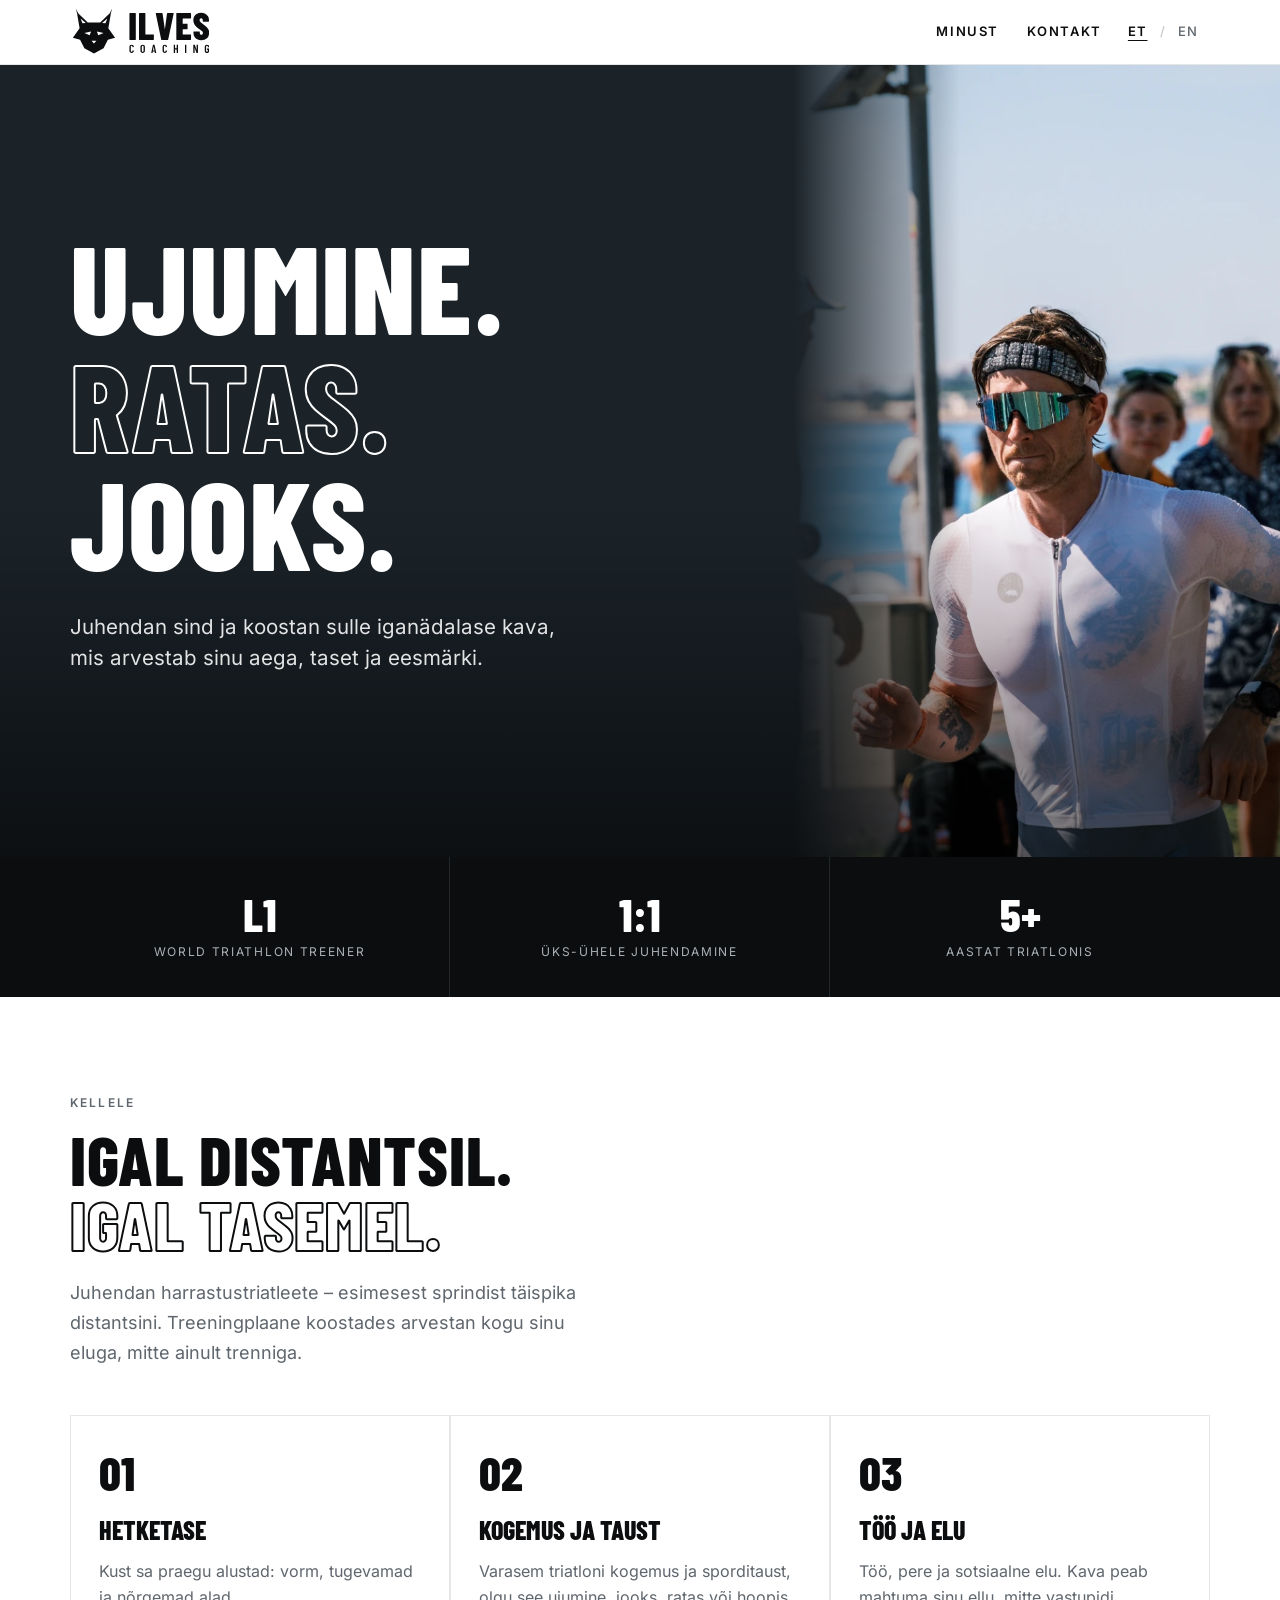
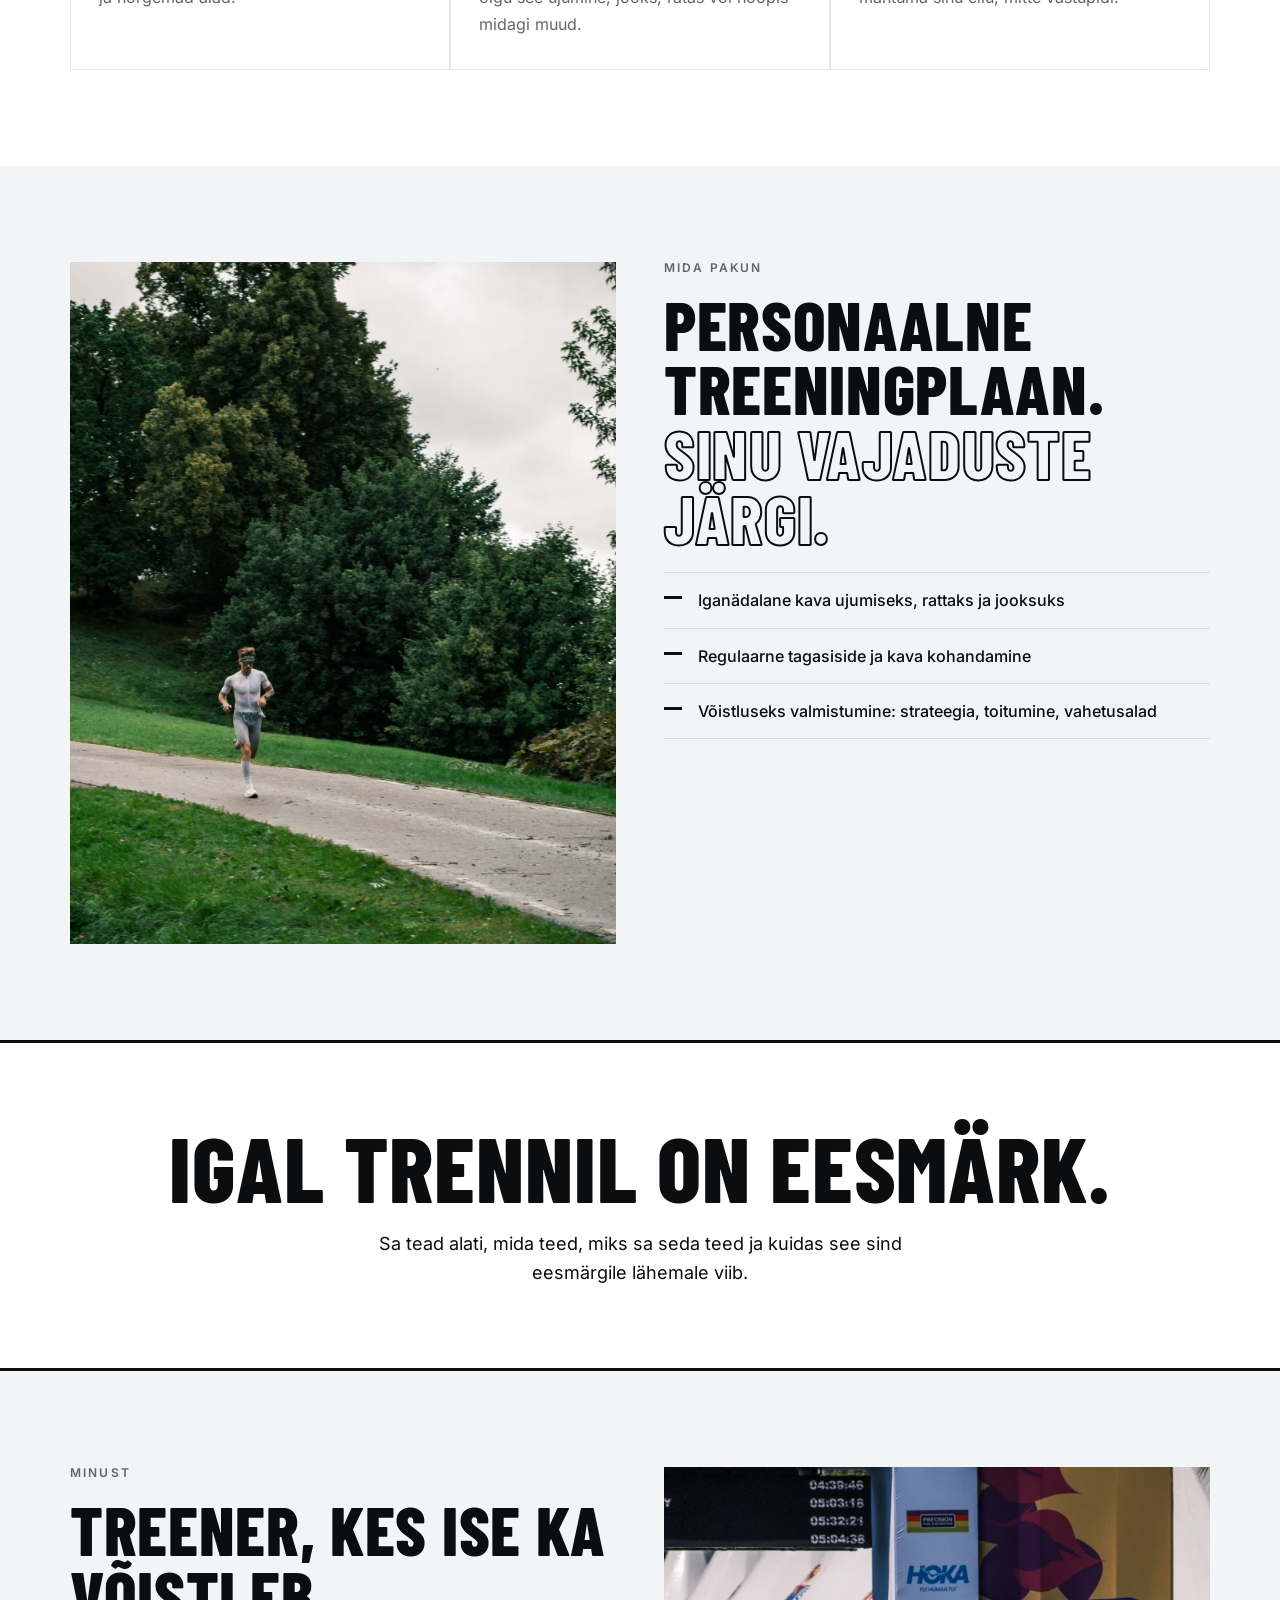
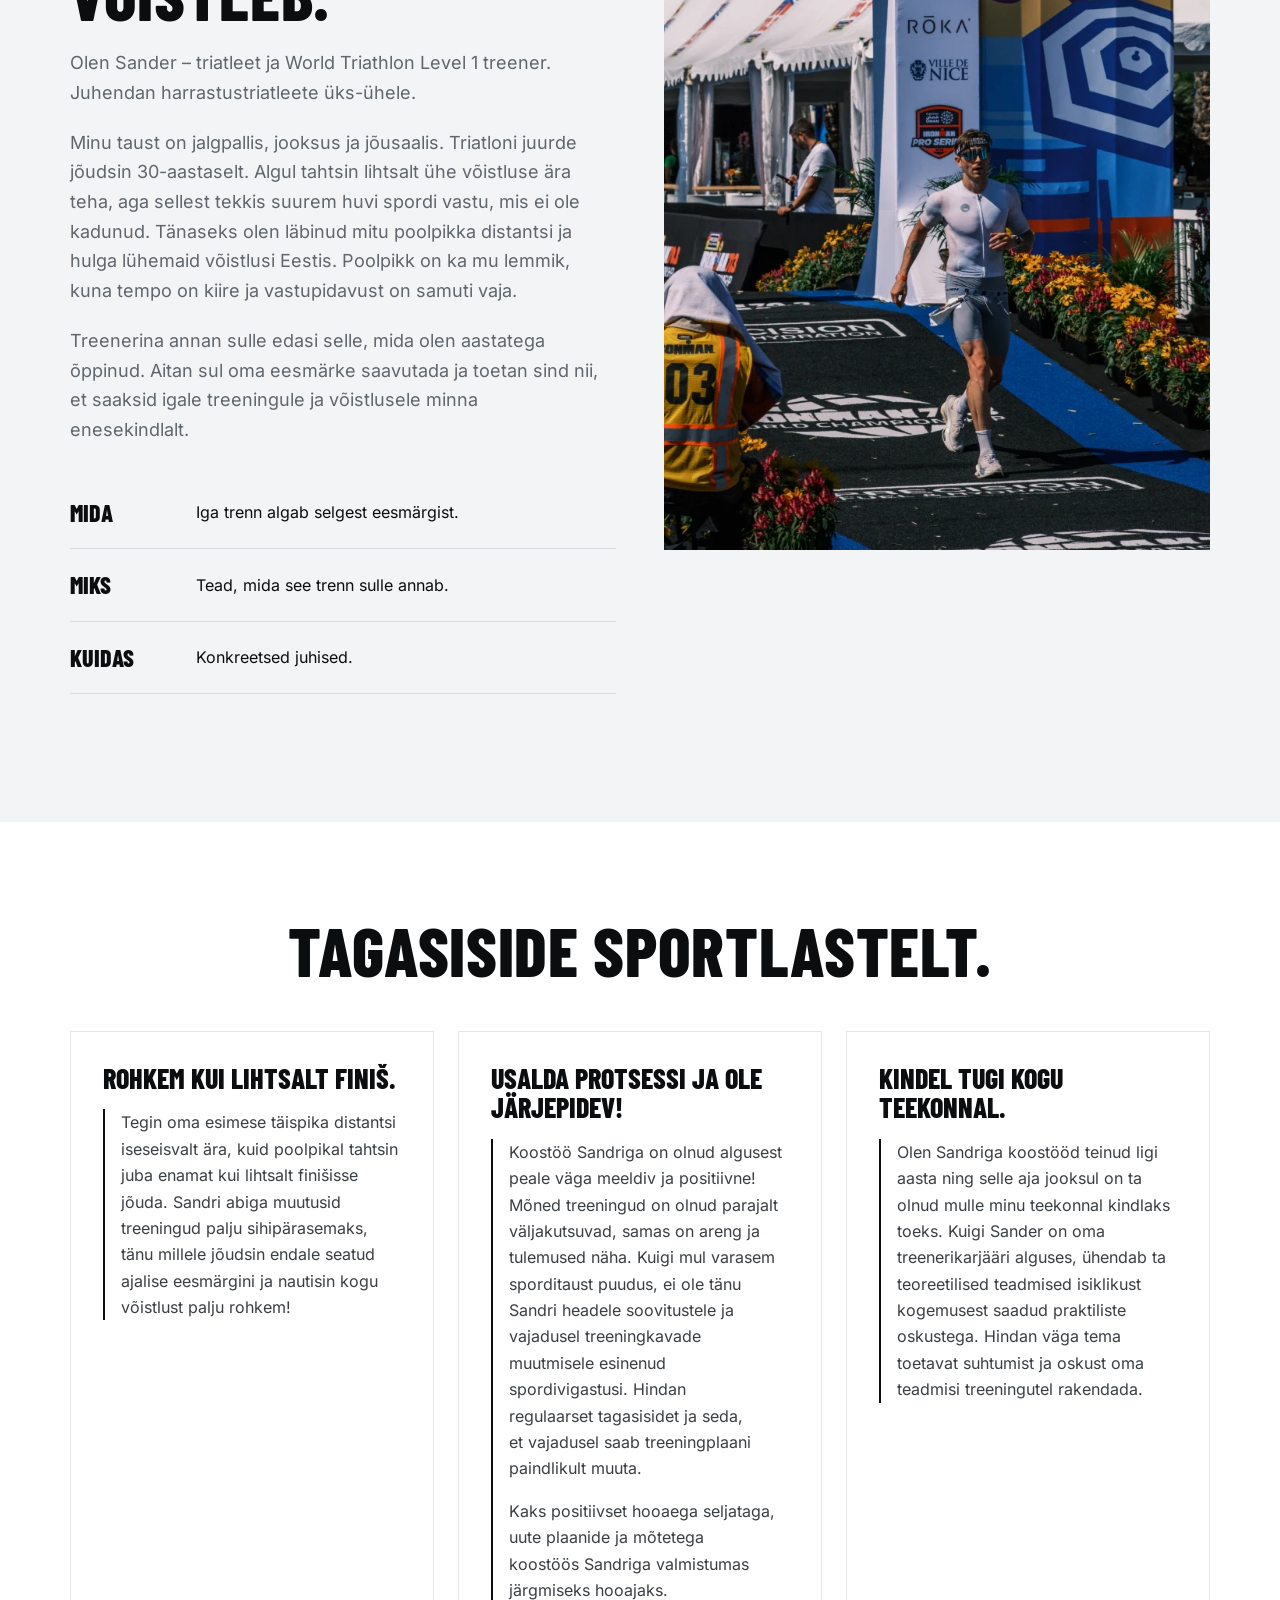
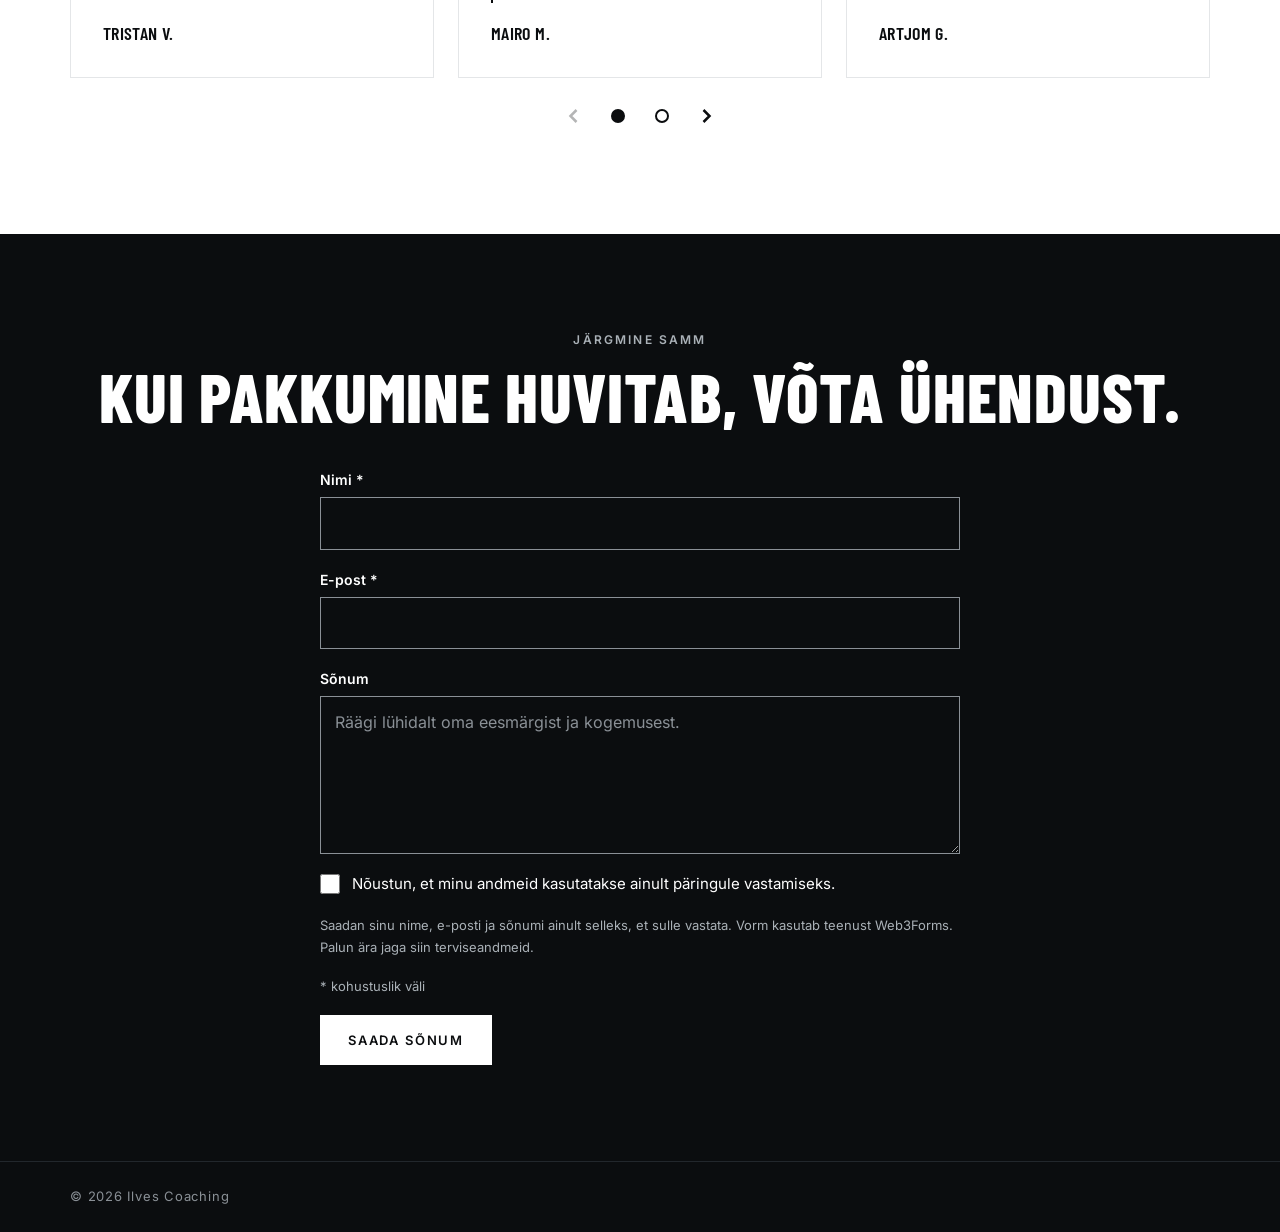
==== index.html @ f23a9dfe "Remove email from footer on both pages Co-Authored-By: Claude Opus 5.5 <noreply@anthropic.com>" ====
<!doctype html>
<html lang="et">
<head>
<meta charset="utf-8">
<meta name="viewport" content="width=device-width, initial-scale=1">
<title>Triatloni treener | Ilves Coaching</title>
<meta name="description" content="Individuaalne triatloni treening harrastussportlastele – esimesest sprindist täispika distantsini. Iganädalane kava sinu aja, taseme ja eesmärgi järgi.">
<link rel="canonical" href="https://ilvescoaching.ee/">
<link rel="alternate" hreflang="et" href="https://ilvescoaching.ee/">
<link rel="alternate" hreflang="en" href="https://ilvescoaching.ee/en/">
<link rel="alternate" hreflang="x-default" href="https://ilvescoaching.ee/">

<meta property="og:type" content="website">
<meta property="og:site_name" content="Ilves Coaching">
<meta property="og:locale" content="et_EE">
<meta property="og:locale:alternate" content="en_GB">
<meta property="og:url" content="https://ilvescoaching.ee/">
<meta property="og:title" content="Triatloni treener | Ilves Coaching">
<meta property="og:description" content="Individuaalne triatloni treening harrastussportlastele – esimesest sprindist täispika distantsini. Iganädalane kava sinu aja, taseme ja eesmärgi järgi.">
<meta property="og:image" content="https://ilvescoaching.ee/assets/img/social/og-image-et.png?v=2">
<meta property="og:image:width" content="1200">
<meta property="og:image:height" content="630">
<meta property="og:image:alt" content="Ilves Coaching – individuaalne triatloni treening">
<meta name="twitter:card" content="summary_large_image">
<meta name="twitter:title" content="Triatloni treener | Ilves Coaching">
<meta name="twitter:description" content="Individuaalne triatloni treening harrastussportlastele – esimesest sprindist täispika distantsini. Iganädalane kava sinu aja, taseme ja eesmärgi järgi.">
<meta name="twitter:image" content="https://ilvescoaching.ee/assets/img/social/og-image-et.png?v=2">
<meta name="twitter:image:alt" content="Ilves Coaching – individuaalne triatloni treening">

<meta name="theme-color" content="#0b0d0f">
<link rel="icon" href="assets/img/favicon/favicon.ico" sizes="any">
<link rel="icon" href="assets/img/favicon/favicon.svg" type="image/svg+xml">
<link rel="apple-touch-icon" href="assets/img/favicon/apple-touch-icon.png">
<link rel="preload" href="assets/fonts/barlow-condensed-latin-800-normal.woff2" as="font" type="font/woff2" crossorigin>
<link rel="preload" href="assets/fonts/inter-latin-400-normal.woff2" as="font" type="font/woff2" crossorigin>
<link rel="stylesheet" href="assets/css/style.css?v=16">
<script src="assets/js/main.js?v=16" defer></script>
</head>
<body id="top">
<a class="skip" href="#sisu">Liigu sisu juurde</a>

<header class="site-header">
  <div class="wrap nav">
    <a class="logo" href="#top"><img src="assets/img/logo/ilves-logo-black.svg" alt="Ilves Coaching avaleht" width="174" height="60"></a>
    <div class="right">
      <nav class="links" aria-label="Peamenüü">
        <a href="#minust">Minust</a><a href="#kontakt">Kontakt</a>
      </nav>
      <div class="lang">
        <a href="index.html" hreflang="et" lang="et" aria-label="Eesti keeles" aria-current="true">ET</a><span class="sep" aria-hidden="true">/</span><a href="en/index.html" hreflang="en" lang="en" aria-label="In English">EN</a>
      </div>
    </div>
  </div>
</header>

<main id="sisu">
  <section class="hero" aria-labelledby="hero-title">
    <img class="hero-img" src="assets/img/jooks-1-1600.webp" srcset="assets/img/jooks-1-800.webp 800w, assets/img/jooks-1-1600.webp 1600w" sizes="(min-width:900px) 38vw, 100vw" width="1600" height="2400" alt="Triatleet jooksmas triatlonivõistlusel" fetchpriority="high">
    <div class="wrap">
      <h1 class="display" id="hero-title"><span>Ujumine.</span> <em>Ratas.</em> <span>Jooks.</span></h1>
      <p class="hero-sub">Juhendan sind ja koostan sulle iganädalase kava,<br class="br-desktop"> mis arvestab sinu aega, taset ja eesmärki.</p>
    </div>
  </section>

  <div class="stats">
    <div class="wrap">
      <div class="stat"><b>L1</b><span>World Triathlon treener</span></div>
      <div class="stat"><b>1:1</b><span>Üks-ühele juhendamine</span></div>
      <div class="stat"><b>5+</b><span>Aastat triatlonis</span></div>
    </div>
  </div>

  <section id="treening" aria-labelledby="kellele-title">
    <div class="wrap">
      <p class="kicker">Kellele</p>
      <h2 class="display" id="kellele-title">Igal distantsil.<br><em>Igal tasemel.</em></h2>
      <p class="lead">Juhendan harrastustriatleete – esimesest sprindist täispika distantsini. Treeningplaane koostades arvestan kogu sinu eluga, mitte ainult trenniga.</p>
      <div class="who">
        <div><span class="n" aria-hidden="true">01</span><h3>Hetketase</h3><p>Kust sa praegu alustad: vorm, tugevamad ja nõrgemad alad.</p></div>
        <div><span class="n" aria-hidden="true">02</span><h3>Kogemus ja taust</h3><p>Varasem triatloni kogemus ja sporditaust, olgu see ujumine, jooks, ratas või hoopis midagi muud.</p></div>
        <div><span class="n" aria-hidden="true">03</span><h3>Töö ja elu</h3><p>Töö, pere ja sotsiaalne elu. Kava peab mahtuma sinu ellu, mitte vastupidi.</p></div>
      </div>
    </div>
  </section>

  <section class="alt" aria-labelledby="sees-title">
    <div class="wrap split">
      <div class="media"><img src="assets/img/jooks-2-1200.webp" srcset="assets/img/jooks-2-700.webp 700w, assets/img/jooks-2-1200.webp 1200w" sizes="(min-width:1180px) 566px, (min-width:900px) 48vw, 100vw" width="1200" height="1800" alt="Triatleet jooksmas pargis" loading="lazy" decoding="async" style="object-position:50% 70%"></div>
      <div>
        <p class="kicker">Mida pakun</p>
        <h2 class="display" id="sees-title">Personaalne treeningplaan.<br><em>Sinu vajaduste järgi.</em></h2>
        <ul class="list">
          <li>Iganädalane kava ujumiseks, rattaks ja jooksuks</li>
          <li>Regulaarne tagasiside ja kava kohandamine</li>
          <!-- CHECK TERM: "vahetusalad" – transition area vs. transitions as a skill ("vahetused") -->
          <li>Võistluseks valmistumine: strateegia, toitumine, vahetusalad</li>
        </ul>
      </div>
    </div>
  </section>

  <div class="statement">
    <div class="wrap">
      <p class="display">Igal trennil on eesmärk.</p>
      <p>Sa tead alati, mida teed, miks sa seda teed ja kuidas see sind eesmärgile lähemale viib.</p>
    </div>
  </div>

  <section id="minust" class="alt" aria-labelledby="minust-title">
    <div class="wrap split rev">
      <div class="media"><img src="assets/img/finish-1200.webp" srcset="assets/img/finish-700.webp 700w, assets/img/finish-1200.webp 1200w" sizes="(min-width:1180px) 566px, (min-width:900px) 48vw, 100vw" width="1200" height="1800" alt="Triatleet võistluse lõpusirgel" loading="lazy" decoding="async" style="object-position:50% 60%"></div>
      <div>
        <p class="kicker">Minust</p>
        <h2 class="display" id="minust-title">Treener, kes ise ka võistleb.</h2>
        <p class="lead tight">Olen Sander – triatleet ja World Triathlon Level 1 treener. Juhendan harrastustriatleete üks-ühele.</p>
        <p class="lead tight">Minu taust on jalgpallis, jooksus ja jõusaalis. Triatloni juurde jõudsin 30-aastaselt. Algul tahtsin lihtsalt ühe võistluse ära teha, aga sellest tekkis suurem huvi spordi vastu, mis ei ole kadunud. Tänaseks olen läbinud mitu poolpikka distantsi ja hulga lühemaid võistlusi Eestis. Poolpikk on ka mu lemmik, kuna tempo on kiire ja vastupidavust on samuti vaja.</p>
        <p class="lead tight">Treenerina annan sulle edasi selle, mida olen aastatega õppinud. Aitan sul oma eesmärke saavutada ja toetan sind nii, et saaksid igale treeningule ja võistlusele minna enesekindlalt.</p>
        <dl class="wwh">
          <div><dt>Mida</dt><dd>Iga trenn algab selgest eesmärgist.</dd></div>
          <div><dt>Miks</dt><dd>Tead, mida see trenn sulle annab.</dd></div>
          <div><dt>Kuidas</dt><dd>Konkreetsed juhised.</dd></div>
        </dl>
      </div>
    </div>
  </section>

  <section class="testimonials" aria-labelledby="tagasiside-title">
    <div class="wrap">
      <h2 class="display" id="tagasiside-title">Tagasiside sportlastelt.</h2>
      <!-- Add a testimonial: copy one <figure class="t-card"> block. Layout is picked automatically in main.js. -->
      <div class="t-cards">
        <figure class="t-card">
          <p class="t-card__headline">Rohkem kui lihtsalt finiš.</p>
          <blockquote class="t-card__text">
            <p>Tegin oma esimese täispika distantsi iseseisvalt ära, kuid poolpikal tahtsin juba enamat kui lihtsalt finišisse jõuda. Sandri abiga muutusid treeningud palju sihipärasemaks, tänu millele jõudsin endale seatud ajalise eesmärgini ja nautisin kogu võistlust palju rohkem!</p>
          </blockquote>
          <figcaption class="t-card__name">Tristan V.</figcaption>
        </figure>
        <figure class="t-card">
          <p class="t-card__headline">Usalda protsessi ja ole järjepidev!</p>
          <blockquote class="t-card__text">
            <p>Koostöö Sandriga on olnud algusest peale väga meeldiv ja positiivne! Mõned treeningud on olnud parajalt väljakutsuvad, samas on areng ja tulemused näha. Kuigi mul varasem sporditaust puudus, ei ole tänu Sandri headele soovitustele ja vajadusel treeningkavade muutmisele esinenud spordivigastusi. Hindan regulaarset tagasisidet ja seda, et vajadusel saab treeningplaani paindlikult muuta.</p>
            <p>Kaks positiivset hooaega seljataga, uute plaanide ja mõtetega koostöös Sandriga valmistumas järgmiseks hooajaks.</p>
          </blockquote>
          <figcaption class="t-card__name">Mairo M.</figcaption>
        </figure>
        <figure class="t-card">
          <p class="t-card__headline">Kindel tugi kogu teekonnal.</p>
          <blockquote class="t-card__text">
            <p>Olen Sandriga koostööd teinud ligi aasta ning selle aja jooksul on ta olnud mulle minu teekonnal kindlaks toeks. Kuigi Sander on oma treenerikarjääri alguses, ühendab ta teoreetilised teadmised isiklikust kogemusest saadud praktiliste oskustega. Hindan väga tema toetavat suhtumist ja oskust oma teadmisi treeningutel rakendada.</p>
          </blockquote>
          <figcaption class="t-card__name">Artjom G.</figcaption>
        </figure>
        <figure class="t-card">
          <p class="t-card__headline">Läbimõeldud trennid, selged eesmärgid.</p>
          <blockquote class="t-card__text">
            <p>Sander on toetav ja motiveeriv treener, kellega koostöö on väga ladus ning suhtlus pidev ja personaalne. Trennid, kus arenevad tehnika, vastupidavus ja kiirus, on läbimõeldud ning aitavad eesmärke saavutada.</p>
          </blockquote>
          <figcaption class="t-card__name">Anette R.</figcaption>
        </figure>
      </div>
    </div>
  </section>

  <section class="contact" id="kontakt" aria-labelledby="kontakt-title">
    <div class="wrap">
      <p class="kicker">Järgmine samm</p>
      <h2 class="display" id="kontakt-title">Kui pakkumine huvitab, võta ühendust.</h2>
      <div class="contact-form-wrap">
        <form class="contact-form" action="https://api.web3forms.com/submit" method="POST" aria-labelledby="kontakt-title">
          <input type="hidden" name="access_key" value="a5fdf24f-afbf-44c1-ab44-90ffe8cf2173">
          <input type="hidden" name="subject" value="Uus päring – Ilves Coaching">
          <input type="hidden" name="from_name" value="Ilves Coaching koduleht">
          <input type="checkbox" name="botcheck" class="hidden" style="display:none">
          <div class="field">
            <label for="f-name">Nimi <span aria-hidden="true">*</span></label>
            <input id="f-name" type="text" name="name" autocomplete="name" required>
          </div>
          <div class="field">
            <label for="f-email">E-post <span aria-hidden="true">*</span></label>
            <input id="f-email" type="email" name="email" autocomplete="email" required>
          </div>
          <div class="field">
            <label for="f-message">Sõnum</label>
            <textarea id="f-message" name="message" rows="5" placeholder="Räägi lühidalt oma eesmärgist ja kogemusest."></textarea>
          </div>
          <div class="consent">
            <input id="f-consent" type="checkbox" name="consent" value="Jah" required>
            <label for="f-consent">Nõustun, et minu andmeid kasutatakse ainult päringule vastamiseks.</label>
          </div>
          <p class="form-note">Saadan sinu nime, e-posti ja sõnumi ainult selleks, et sulle vastata. Vorm kasutab teenust Web3Forms. Palun ära jaga siin terviseandmeid.</p>
          <p class="form-required">* kohustuslik väli</p>
          <button class="btn" type="submit">Saada sõnum</button>
        </form>
        <p class="form-error" id="form-status" role="status" aria-live="polite" tabindex="-1"></p>
      </div>
    </div>
  </section>
</main>

<footer class="site-footer">
  <div class="wrap">
    <p>© 2026 Ilves Coaching</p>
  </div>
</footer>
</body>
</html>
---- assets/css/style.css ----
/* ==========================================================================
   Ilves Coaching – one-page landing (ET / EN)
   Black & white only. Headings: Barlow Condensed. Body: Inter.
   ========================================================================== */

/* ---------- Fonts (self-hosted, SIL OFL – see /assets/fonts/OFL-*.txt) ---------- */
@font-face{font-family:"Barlow Condensed";font-style:normal;font-weight:600;font-display:swap;
  src:url(../fonts/barlow-condensed-latin-600-normal.woff2) format("woff2");
  unicode-range:U+0000-00FF,U+0131,U+0152-0153,U+02BB-02BC,U+02C6,U+02DA,U+02DC,U+0304,U+0308,U+0329,U+2000-206F,U+20AC,U+2122,U+2191,U+2193,U+2212,U+2215,U+FEFF,U+FFFD}
@font-face{font-family:"Barlow Condensed";font-style:normal;font-weight:600;font-display:swap;
  src:url(../fonts/barlow-condensed-latin-ext-600-normal.woff2) format("woff2");
  unicode-range:U+0100-02BA,U+02BD-02C5,U+02C7-02CC,U+02CE-02D7,U+02DD-02FF,U+0304,U+0308,U+0329,U+1D00-1DBF,U+1E00-1E9F,U+1EF2-1EFF,U+2020,U+20A0-20AB,U+20AD-20C0,U+2113,U+2C60-2C7F,U+A720-A7FF}
@font-face{font-family:"Barlow Condensed";font-style:normal;font-weight:800;font-display:swap;
  src:url(../fonts/barlow-condensed-latin-800-normal.woff2) format("woff2");
  unicode-range:U+0000-00FF,U+0131,U+0152-0153,U+02BB-02BC,U+02C6,U+02DA,U+02DC,U+0304,U+0308,U+0329,U+2000-206F,U+20AC,U+2122,U+2191,U+2193,U+2212,U+2215,U+FEFF,U+FFFD}
@font-face{font-family:"Barlow Condensed";font-style:normal;font-weight:800;font-display:swap;
  src:url(../fonts/barlow-condensed-latin-ext-800-normal.woff2) format("woff2");
  unicode-range:U+0100-02BA,U+02BD-02C5,U+02C7-02CC,U+02CE-02D7,U+02DD-02FF,U+0304,U+0308,U+0329,U+1D00-1DBF,U+1E00-1E9F,U+1EF2-1EFF,U+2020,U+20A0-20AB,U+20AD-20C0,U+2113,U+2C60-2C7F,U+A720-A7FF}
@font-face{font-family:Inter;font-style:normal;font-weight:400;font-display:swap;
  src:url(../fonts/inter-latin-400-normal.woff2) format("woff2");
  unicode-range:U+0000-00FF,U+0131,U+0152-0153,U+02BB-02BC,U+02C6,U+02DA,U+02DC,U+0304,U+0308,U+0329,U+2000-206F,U+20AC,U+2122,U+2191,U+2193,U+2212,U+2215,U+FEFF,U+FFFD}
@font-face{font-family:Inter;font-style:normal;font-weight:400;font-display:swap;
  src:url(../fonts/inter-latin-ext-400-normal.woff2) format("woff2");
  unicode-range:U+0100-02BA,U+02BD-02C5,U+02C7-02CC,U+02CE-02D7,U+02DD-02FF,U+0304,U+0308,U+0329,U+1D00-1DBF,U+1E00-1E9F,U+1EF2-1EFF,U+2020,U+20A0-20AB,U+20AD-20C0,U+2113,U+2C60-2C7F,U+A720-A7FF}
@font-face{font-family:Inter;font-style:normal;font-weight:500;font-display:swap;
  src:url(../fonts/inter-latin-500-normal.woff2) format("woff2");
  unicode-range:U+0000-00FF,U+0131,U+0152-0153,U+02BB-02BC,U+02C6,U+02DA,U+02DC,U+0304,U+0308,U+0329,U+2000-206F,U+20AC,U+2122,U+2191,U+2193,U+2212,U+2215,U+FEFF,U+FFFD}
@font-face{font-family:Inter;font-style:normal;font-weight:500;font-display:swap;
  src:url(../fonts/inter-latin-ext-500-normal.woff2) format("woff2");
  unicode-range:U+0100-02BA,U+02BD-02C5,U+02C7-02CC,U+02CE-02D7,U+02DD-02FF,U+0304,U+0308,U+0329,U+1D00-1DBF,U+1E00-1E9F,U+1EF2-1EFF,U+2020,U+20A0-20AB,U+20AD-20C0,U+2113,U+2C60-2C7F,U+A720-A7FF}
@font-face{font-family:Inter;font-style:normal;font-weight:600;font-display:swap;
  src:url(../fonts/inter-latin-600-normal.woff2) format("woff2");
  unicode-range:U+0000-00FF,U+0131,U+0152-0153,U+02BB-02BC,U+02C6,U+02DA,U+02DC,U+0304,U+0308,U+0329,U+2000-206F,U+20AC,U+2122,U+2191,U+2193,U+2212,U+2215,U+FEFF,U+FFFD}
@font-face{font-family:Inter;font-style:normal;font-weight:600;font-display:swap;
  src:url(../fonts/inter-latin-ext-600-normal.woff2) format("woff2");
  unicode-range:U+0100-02BA,U+02BD-02C5,U+02C7-02CC,U+02CE-02D7,U+02DD-02FF,U+0304,U+0308,U+0329,U+1D00-1DBF,U+1E00-1E9F,U+1EF2-1EFF,U+2020,U+20A0-20AB,U+20AD-20C0,U+2113,U+2C60-2C7F,U+A720-A7FF}

/* ---------- Tokens & base ---------- */
:root{
  --ink:#0b0d0f; --muted:#5f666d; --bg:#fff; --soft:#f3f4f5; --line:#e4e6e8;
  --on-dark:#fff; --on-dark-muted:#aab1b7; --dark-line:#22272c;
  --max:1180px; --header:64px;
  --display:"Barlow Condensed",Impact,"Arial Narrow",sans-serif;
  --body:Inter,system-ui,-apple-system,"Segoe UI",sans-serif;
}
*{box-sizing:border-box}
@media (prefers-reduced-motion:no-preference){html{scroll-behavior:smooth}}
body{margin:0;font:16px/1.65 var(--body);color:var(--ink);background:var(--bg)}
a{color:inherit}
[id]{scroll-margin-top:var(--header)}
.wrap{max-width:var(--max);margin:0 auto;padding:0 20px}
.display{font-family:var(--display);text-transform:uppercase;letter-spacing:.01em;line-height:.95;margin:0}
.kicker{font-size:12px;font-weight:600;letter-spacing:.18em;text-transform:uppercase;color:var(--muted);margin:0 0 14px}

/* Focus: dark ring on light backgrounds, white ring on dark ones */
:focus-visible{outline:3px solid var(--ink);outline-offset:3px}
.hero :focus-visible,.contact :focus-visible,.site-footer :focus-visible{outline-color:var(--on-dark)}

.skip{position:absolute;left:12px;top:-100px;z-index:50;background:var(--ink);color:var(--on-dark);padding:10px 16px;font-weight:600;text-decoration:none}
.skip:focus{top:12px;outline-color:var(--ink)}

/* ---------- Header ---------- */
.site-header{position:sticky;top:0;z-index:20;background:var(--bg);border-bottom:1px solid var(--line)}
.nav{display:flex;align-items:center;justify-content:space-between;height:var(--header);gap:12px}
.logo{display:block;flex-shrink:0}
.logo img{display:block;height:42px;width:auto}
.links{display:none;gap:28px}
.links a{text-decoration:none;font-size:13px;font-weight:600;letter-spacing:.12em;text-transform:uppercase}
.links a:hover{text-decoration:underline;text-underline-offset:6px}
.right{display:flex;align-items:center;gap:12px}
.lang{display:flex;align-items:center;font-size:13px;font-weight:500;letter-spacing:.1em}
.lang a{display:grid;place-items:center;min-width:44px;min-height:44px;color:var(--muted);text-decoration:none}
.lang a:hover{color:var(--ink);text-decoration:underline;text-underline-offset:4px}
.lang [aria-current]{color:var(--ink);font-weight:600;text-decoration:underline;text-underline-offset:4px}
.lang .sep{color:#c4c8cc}
@media (min-width:860px){.links{display:flex}.right{gap:14px}.logo img{height:48px}}

/* ---------- Buttons ---------- */
.btn{display:inline-block;background:var(--ink);color:var(--on-dark);text-decoration:none;font-weight:600;font-size:13px;letter-spacing:.14em;text-transform:uppercase;padding:15px 26px;border:2px solid var(--ink);transition:background-color .15s,color .15s,border-color .15s}
.btn:hover{background:var(--bg);color:var(--ink)}
/* Inverted button on dark sections */
.hero .btn:not(.ghost),.contact .btn{background:var(--on-dark);color:var(--ink);border-color:var(--on-dark)}
.hero .btn:not(.ghost):hover,.contact .btn:hover{background:transparent;color:var(--on-dark)}

/* ---------- Sections ---------- */
section{padding:96px 0}
.alt{background:var(--soft)}
h2.display{font-size:clamp(40px,6vw,68px);font-weight:800;margin-bottom:22px}
h2.display em{font-style:normal;color:transparent;-webkit-text-stroke:2px var(--ink)}
.lead{font-size:18px;color:var(--muted);max-width:48ch;margin:0 0 28px}
.lead.tight{margin-bottom:20px}

/* ---------- Hero (full-bleed photo/video) ---------- */
.hero{position:relative;padding:0;color:var(--on-dark);background:#1b2329}
.hero-img{display:block;width:100%;height:62vh;max-height:560px;object-fit:cover;object-position:50% 20%}
.hero .wrap{position:relative;z-index:2;padding-top:40px;padding-bottom:56px;width:100%}
@media (min-width:900px){
  .hero{min-height:88vh;display:flex;align-items:center}
  .hero-img{position:absolute;top:0;right:0;width:38%;height:100%;max-height:none}
  .hero::before{content:"";position:absolute;inset:0;z-index:1;background:linear-gradient(0deg,rgba(0,0,0,.55) 0%,rgba(0,0,0,0) 45%),linear-gradient(90deg,#1b2329 62%,rgba(27,35,41,0) 75%)}
  .hero .wrap{padding-top:72px;padding-bottom:72px}
}
.hero h1{font-size:clamp(52px,11vw,124px);font-weight:800;max-width:16ch}
.hero h1 em{font-style:normal;color:transparent;-webkit-text-stroke:2px var(--on-dark)}
.hero-sub{font-size:clamp(17px,1.6vw,21px);font-weight:400;line-height:1.55;color:rgba(255,255,255,.88);max-width:none;margin-top:30px}
.br-desktop{display:none}
@media (min-width:640px){.br-desktop{display:inline}}
/* stacked headline: one word per line */
.hero h1 span,.hero h1 em{display:block}

/* ---------- Stat band ---------- */
.stats{background:var(--ink);color:var(--on-dark)}
.stats .wrap{display:grid;grid-template-columns:1fr}
.stat{padding:28px 10px;text-align:center;border-bottom:1px solid var(--dark-line)}
.stat:last-child{border-bottom:0}
@media (min-width:760px){.stats .wrap{grid-template-columns:repeat(3,1fr)}.stat{padding:34px 10px;border-bottom:0;border-right:1px solid var(--dark-line)}.stat:last-child{border-right:0}}
.stat b{display:block;font-family:var(--display);font-weight:800;font-size:46px;line-height:1}
.stat span{font-size:12px;letter-spacing:.14em;text-transform:uppercase;color:var(--on-dark-muted)}

/* ---------- Split (media + text) ---------- */
.split{display:grid;gap:48px;align-items:start}
@media (min-width:900px){.split{grid-template-columns:1fr 1fr}.split.rev .media{order:2}}
/* Text column starts at the photo's top edge */
@media (min-width:900px){.split .kicker{margin-top:0;line-height:1;margin-bottom:18px}}
.media{aspect-ratio:4/5;margin:0}
.media img{display:block;width:100%;height:100%;object-fit:cover}
/* Striped placeholder until a real photo exists */
.media.is-placeholder{background:var(--soft) repeating-linear-gradient(135deg,#eef0f1 0 18px,#f5f6f7 18px 36px);display:grid;place-items:center;text-align:center;color:var(--muted);font-size:13px;letter-spacing:.08em;text-transform:uppercase;border:1px dashed #8a9096;padding:20px}

/* ---------- Who it's for ---------- */
.who{display:grid;gap:2px;background:var(--line);border:1px solid var(--line);margin-top:48px}
@media (min-width:760px){.who{grid-template-columns:repeat(3,1fr)}}
.who > div{background:var(--bg);padding:32px 28px}
.who .n{font-family:var(--display);font-weight:800;font-size:48px;line-height:1}
.who h3{font-family:var(--display);text-transform:uppercase;font-size:26px;margin:10px 0 6px}
.who p{margin:0;color:var(--muted)}

/* ---------- What's included ---------- */
ul.list{list-style:none;padding:0;margin:0 0 32px;border-top:1px solid var(--line)}
ul.list li{padding:14px 0 14px 34px;border-bottom:1px solid var(--line);position:relative;font-weight:500}
ul.list li::before{content:"";position:absolute;left:0;top:23px;width:18px;height:3px;background:var(--ink)}
.alt ul.list,.alt ul.list li{border-color:#d9dcdf}

/* ---------- Statement band ---------- */
.statement{border-top:3px solid var(--ink);border-bottom:3px solid var(--ink);text-align:center;padding:80px 0}
.statement .display{font-size:clamp(40px,8vw,92px);font-weight:800}
.statement p:not(.display){margin:18px auto 0;max-width:52ch;font-size:18px}

/* Testimonials – main.js sets .is-single (1 card), .is-grid (2–3) or .is-carousel (4+) */
.testimonials h2{text-align:center}
.t-cards{margin-top:48px}
.t-card{display:flex;flex-direction:column;margin:0;background:var(--bg);border:1px solid var(--line);padding:24px}
.t-card__headline{margin:0 0 16px;font-family:var(--display);font-weight:800;text-transform:uppercase;font-size:24px;line-height:1.05}
.t-card__text{margin:0;padding-left:16px;border-left:2px solid var(--ink);font-size:16px;line-height:1.65;color:#3a3f44}
.t-card__text p{margin:0 0 1em;text-wrap:pretty}
.t-card__text p:last-child{margin-bottom:0}
.t-card__name{margin-top:auto;padding-top:20px;font-family:var(--display);font-weight:600;text-transform:uppercase;font-size:18px;letter-spacing:.02em;line-height:1.2}
.t-cards.is-single{max-width:760px;margin-inline:auto}

/* Carousel track: 2+ cards below 900px, 4+ cards everywhere */
.t-cards.is-grid,.t-cards.is-carousel{position:relative;display:flex;gap:16px;overflow-x:auto;scroll-snap-type:x mandatory;scrollbar-width:none}
.t-cards.is-grid::-webkit-scrollbar,.t-cards.is-carousel::-webkit-scrollbar{display:none}
.t-cards.is-grid > .t-card,.t-cards.is-carousel > .t-card{flex:0 0 85%;scroll-snap-align:start}
@media (prefers-reduced-motion:no-preference){.t-cards{scroll-behavior:smooth}}
.t-nav{display:flex;justify-content:center;align-items:center;margin-top:16px}
.t-nav[hidden]{display:none}
.t-nav button{display:grid;place-items:center;width:44px;height:44px;padding:0;background:none;border:0;color:var(--ink);cursor:pointer}
.t-nav [aria-disabled="true"]{opacity:.3;cursor:default}
.t-dot::before{content:"";width:10px;height:10px;border:2px solid var(--ink);border-radius:50%}
.t-dot[aria-current="true"]::before{background:var(--ink)}

@media (min-width:900px){
  .t-card{padding:32px}
  .t-card__headline{font-size:28px}
  .t-cards.is-grid{display:grid;grid-template-columns:repeat(var(--cols),1fr);gap:24px;overflow:visible}
  .t-cards.is-carousel{gap:24px}
  .t-cards.is-carousel > .t-card{flex-basis:calc((100% - 48px) / 3)}
}

/* ---------- About ---------- */
.wwh{margin:32px 0}
.wwh div{display:grid;grid-template-columns:110px 1fr;gap:16px;padding:16px 0;border-bottom:1px solid #d9dcdf}
.wwh dt{font-family:var(--display);font-weight:800;font-size:24px;text-transform:uppercase}
.wwh dd{margin:0;align-self:center}

/* ---------- Contact ---------- */
.contact{background:var(--ink);color:var(--on-dark);text-align:center}
.contact .kicker{color:var(--on-dark-muted)}
.contact h2{text-wrap:balance}

/* Contact form (Web3Forms) */
.contact-form-wrap{width:100%;max-width:640px;margin:40px auto 0}
.contact-form{display:grid;gap:18px;margin:0;text-align:left}
.field label{display:block;font-size:14px;font-weight:600;margin-bottom:6px}
.field input,.field textarea{display:block;width:100%;box-sizing:border-box;font:inherit;font-size:16px;color:var(--on-dark);background:transparent;border:1px solid #8a9096;border-radius:0;padding:12px 14px}
.field textarea{min-height:140px;resize:vertical}
.field ::placeholder{color:#8a9096;opacity:1}
.field input:focus-visible,.field textarea:focus-visible{border-color:var(--on-dark)}
.consent{display:flex;gap:12px;align-items:flex-start;font-size:15px}
.consent input{flex-shrink:0;width:20px;height:20px;margin:2px 0 0;accent-color:var(--on-dark)}
.form-note,.form-required{margin:0;font-size:13px;color:var(--on-dark-muted)}
.field-error{margin:8px 0 0;padding-left:10px;border-left:1px solid var(--on-dark);font-size:14px;line-height:1.4;color:var(--on-dark)}
.consent + .field-error{margin-top:-10px}
.field [aria-invalid="true"]{border-color:var(--on-dark)}
.contact-form .btn{justify-self:start;cursor:pointer;font-family:inherit}
.contact-form .btn:disabled{opacity:.6;cursor:wait}
.form-error{width:100%;box-sizing:border-box;margin:20px 0 0;padding:20px 24px;border:1px solid rgba(255,255,255,.2);text-align:center;font-size:17px}
.contact.is-sent{display:flex;flex-direction:column;justify-content:center}
.contact.is-sent > .wrap{width:100%;box-sizing:border-box}
.form-success{width:100%;text-align:center;margin-inline:auto;margin-bottom:0}
.form-success:focus{outline:none}
.form-error:empty{display:none}
.form-error a{color:var(--on-dark)}

/* ---------- Footer ---------- */
.site-footer{background:var(--ink);color:#8a9096;font-size:13px;letter-spacing:.06em;border-top:1px solid var(--dark-line)}
.site-footer .wrap{display:flex;flex-direction:column;gap:8px;padding:24px 20px}
@media (min-width:640px){.site-footer .wrap{flex-direction:row;justify-content:space-between}}
.site-footer a{color:var(--on-dark)}
.site-footer p{margin:0}
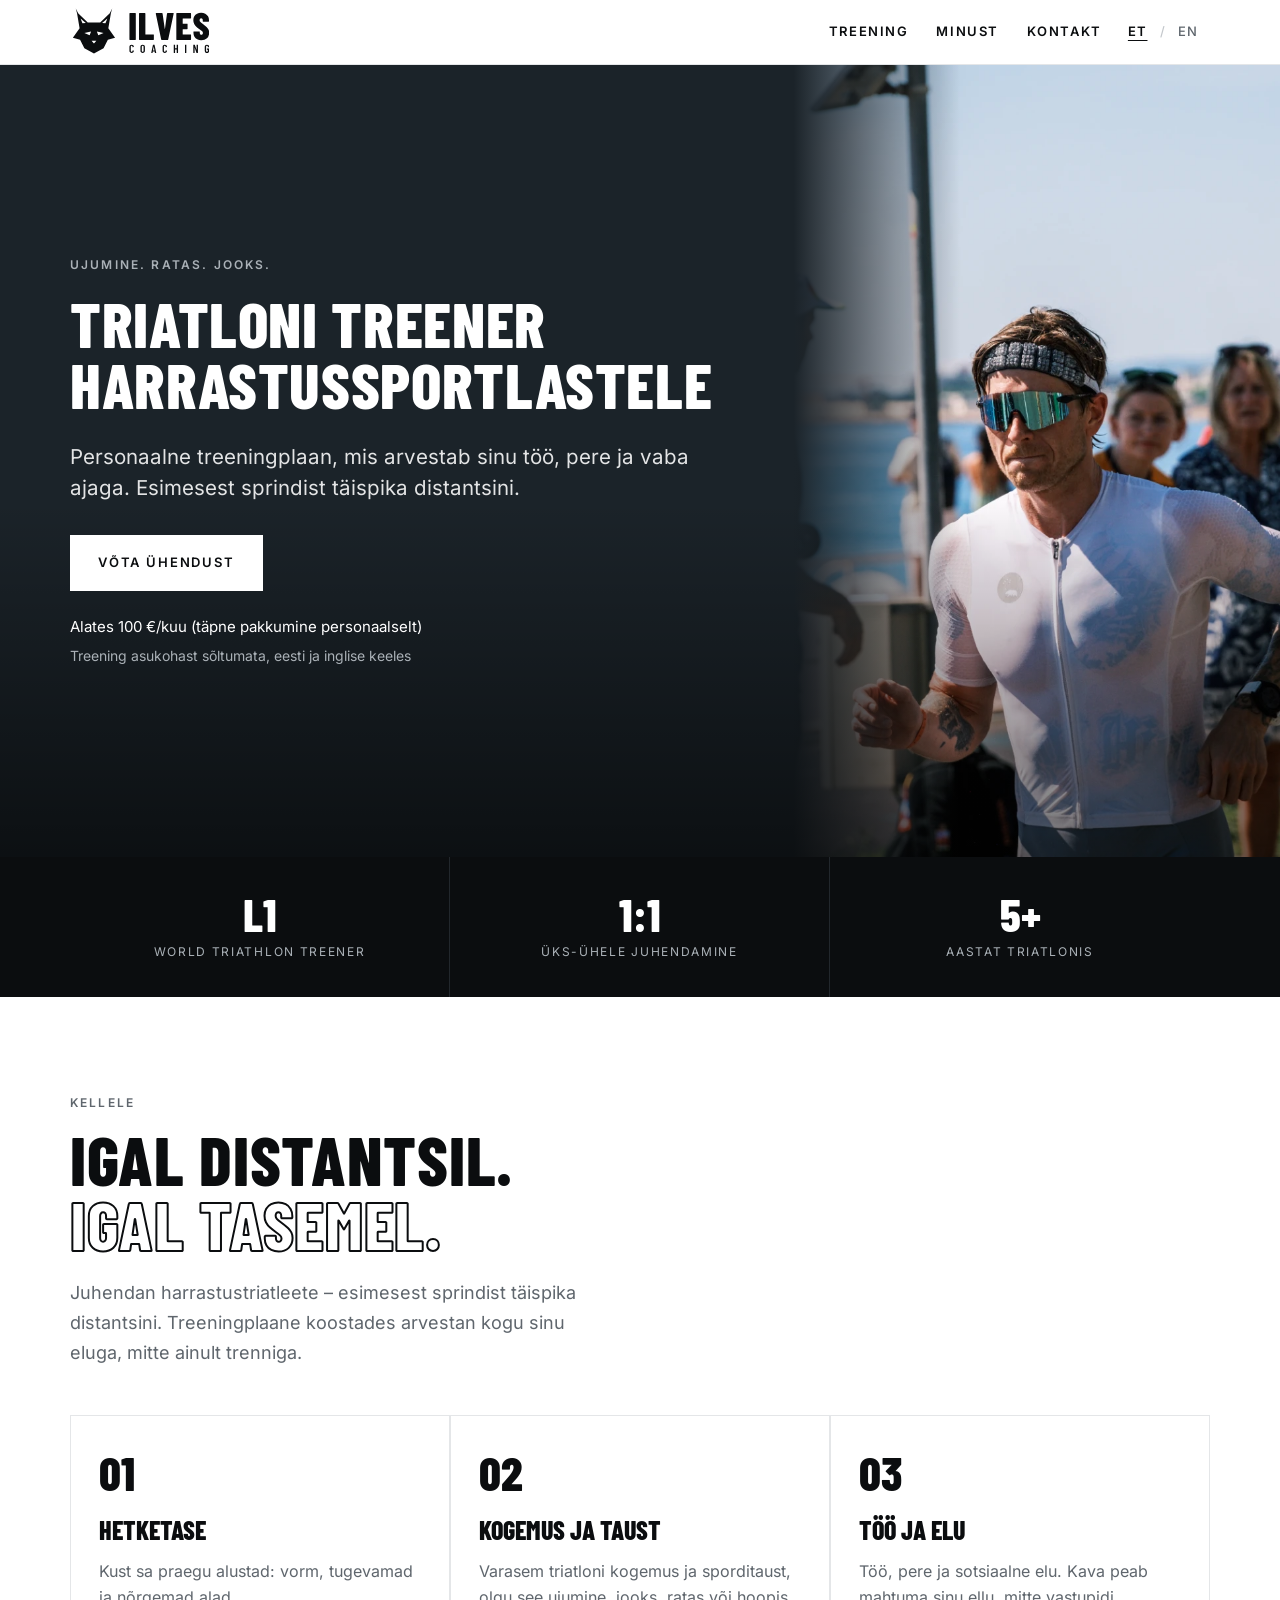
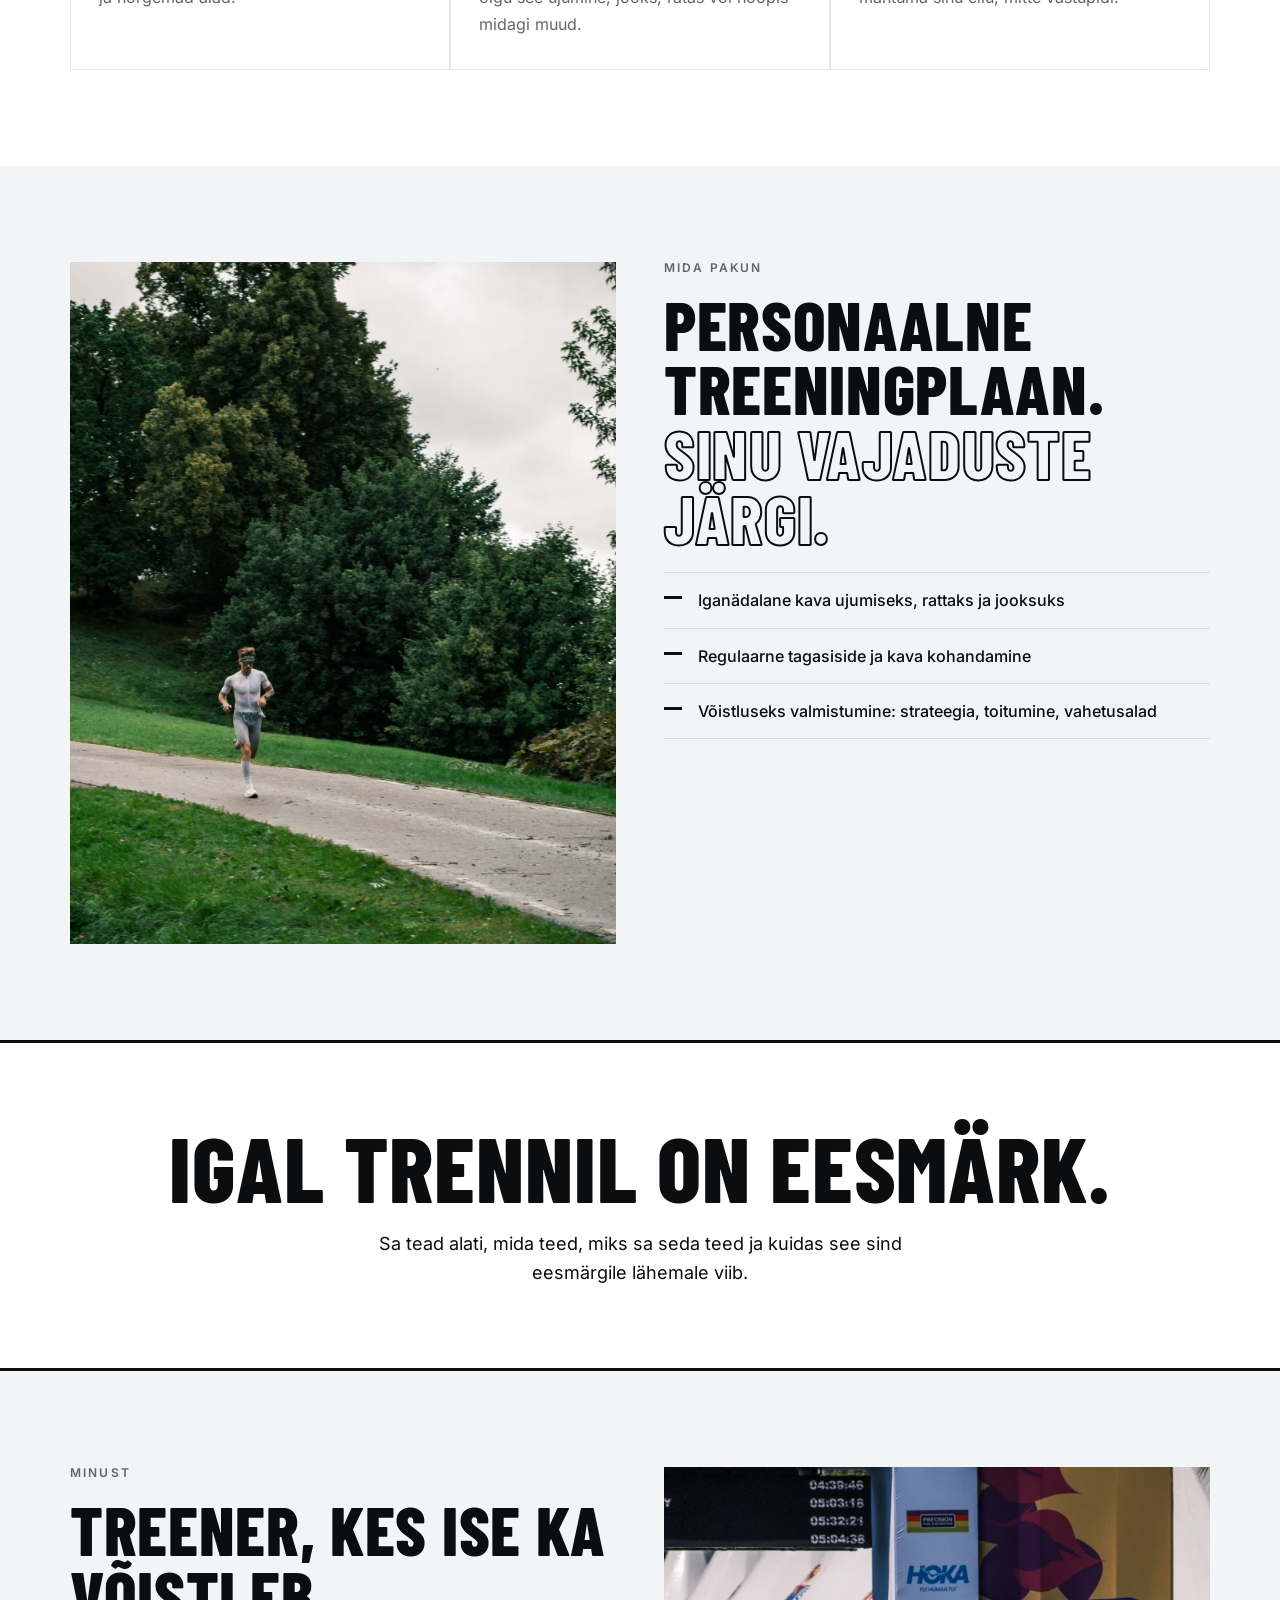
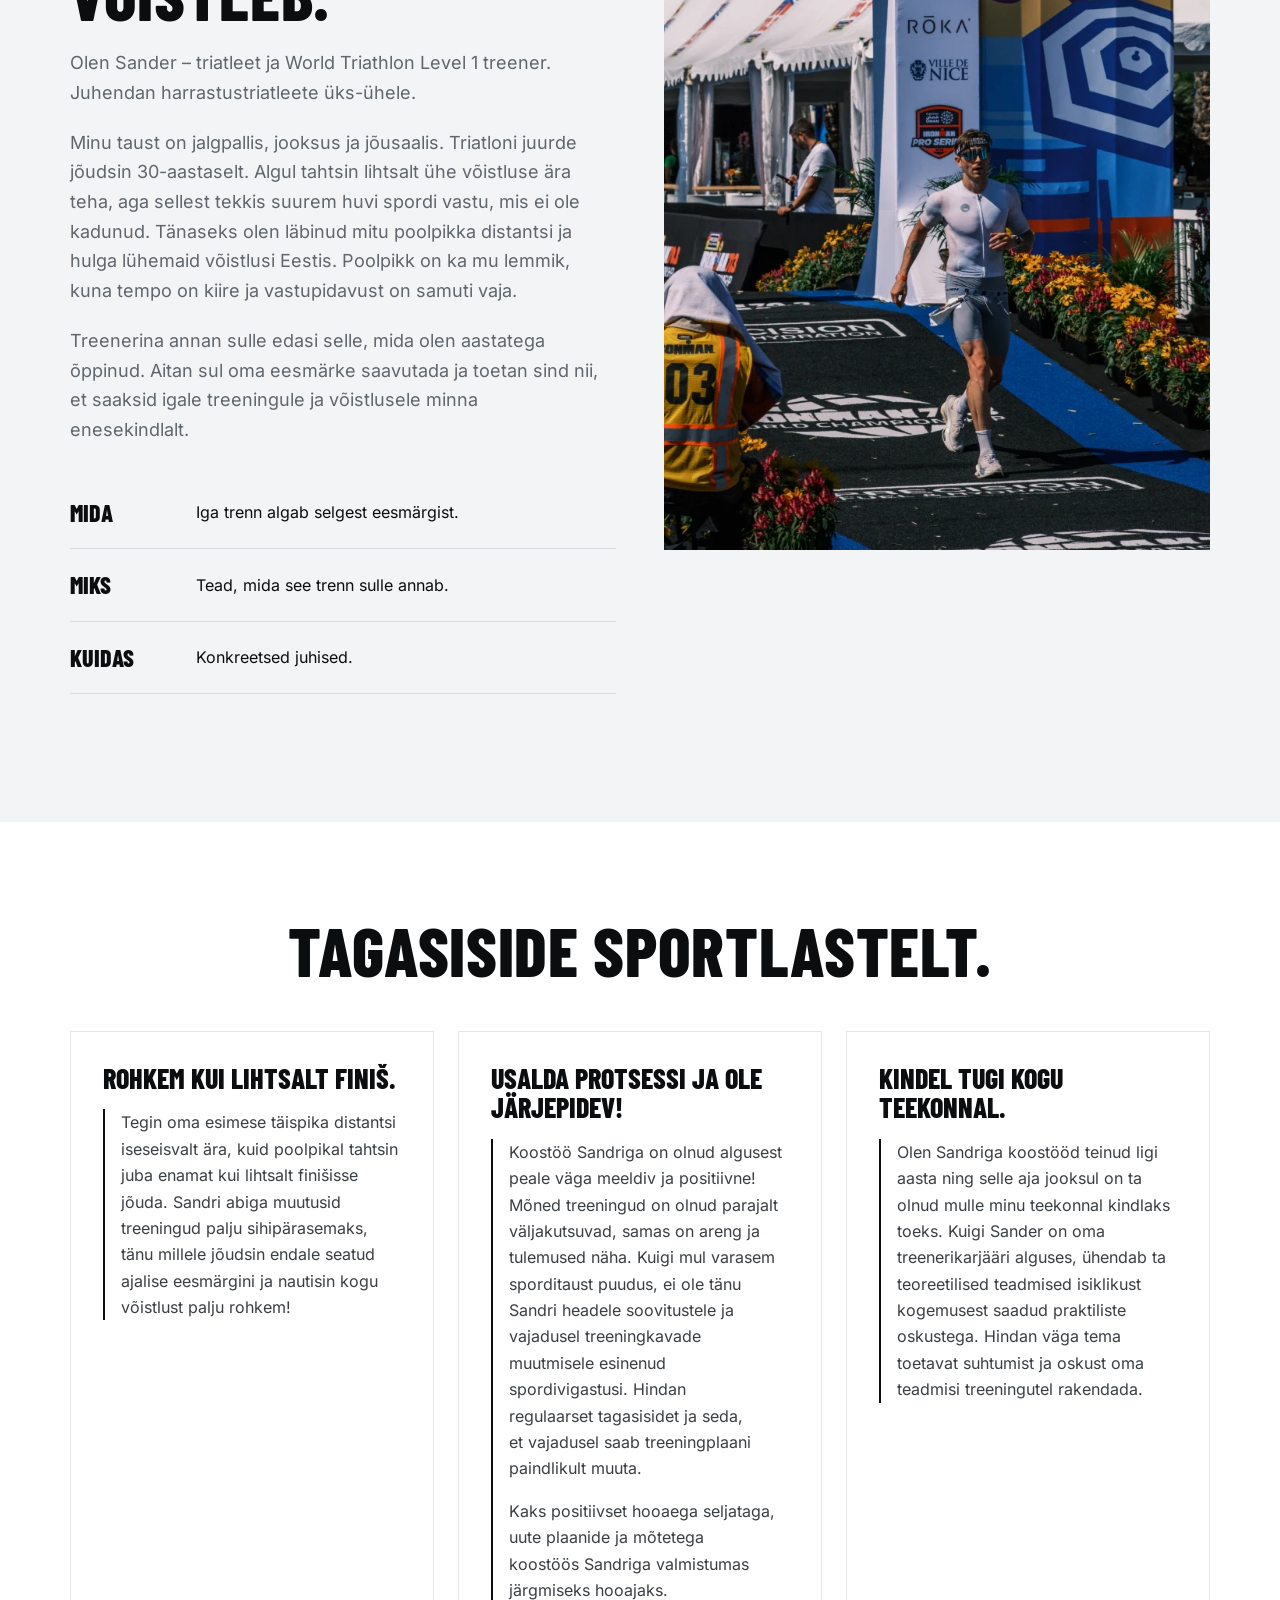
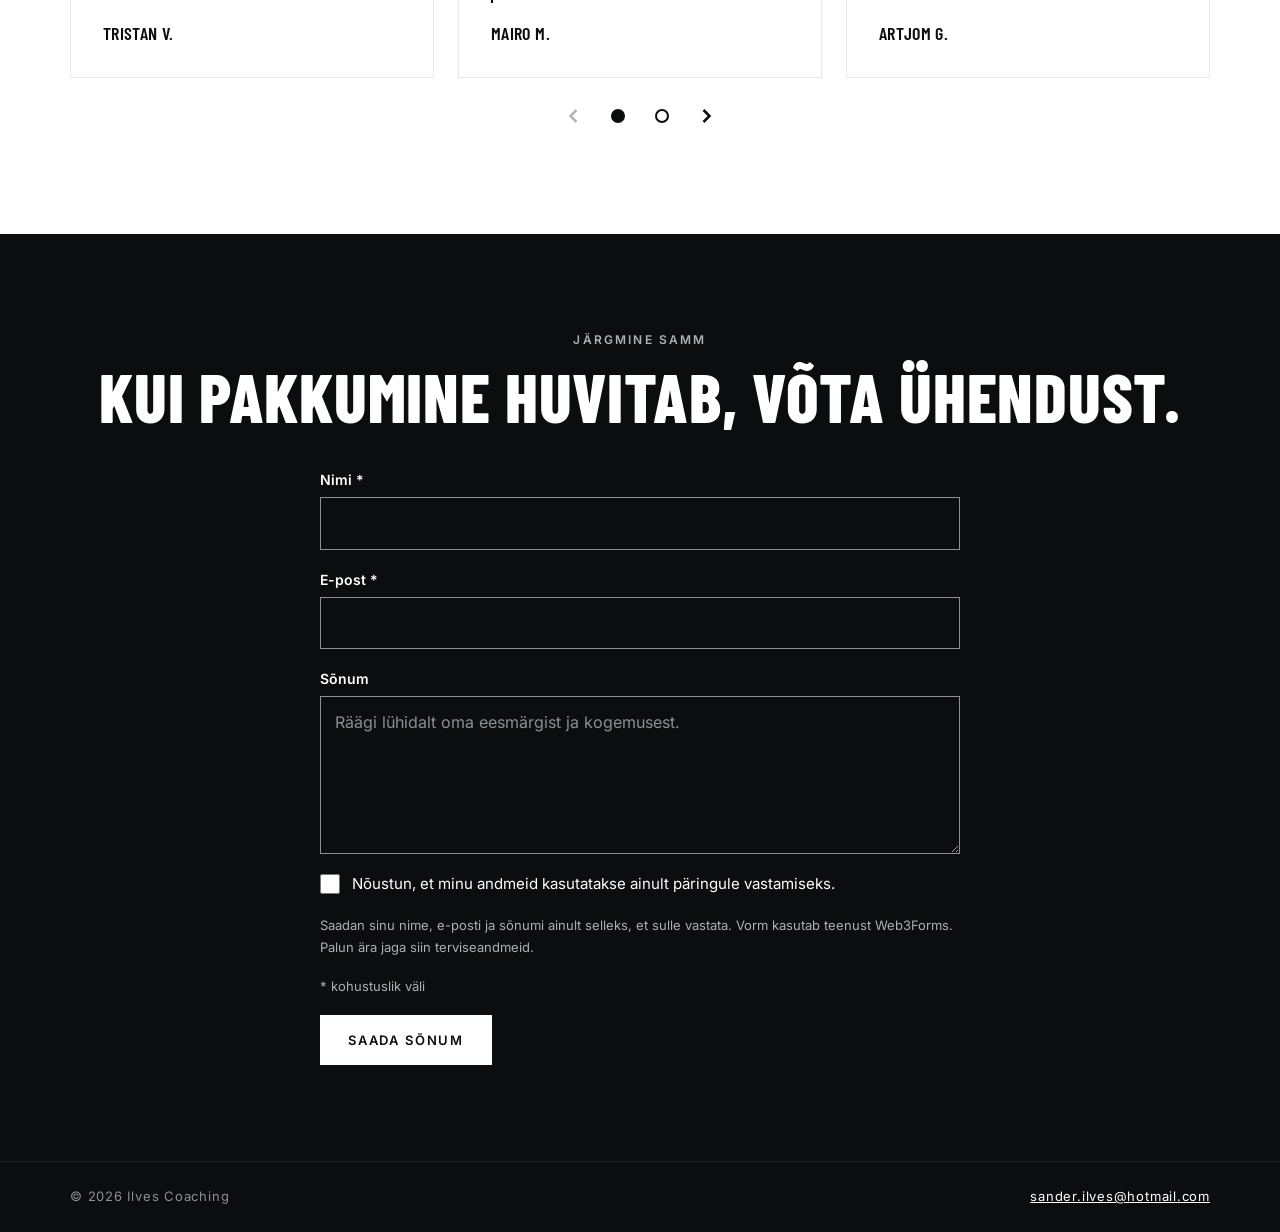
==== commit 3c9f68fc: "SEO Sprint 1 on both pages; v=17 - Hero: eyebrow, keyword H1, subline, CTA, "from €100/month" price " ====
--- a/index.html
+++ b/index.html
@@ -3,8 +3,8 @@
 <head>
 <meta charset="utf-8">
 <meta name="viewport" content="width=device-width, initial-scale=1">
-<title>Triatloni treener | Ilves Coaching</title>
-<meta name="description" content="Individuaalne triatloni treening harrastussportlastele – esimesest sprindist täispika distantsini. Iganädalane kava sinu aja, taseme ja eesmärgi järgi.">
+<title>Triatloni treener harrastussportlastele | Ilves Coaching</title>
+<meta name="description" content="Isiklik triatloni treening harrastussportlastele asukohast sõltumata. World Triathlon Level 1 treener. Plaan, mis sobib sinu eluga.">
 <link rel="canonical" href="https://ilvescoaching.ee/">
 <link rel="alternate" hreflang="et" href="https://ilvescoaching.ee/">
 <link rel="alternate" hreflang="en" href="https://ilvescoaching.ee/en/">
@@ -15,16 +15,16 @@
 <meta property="og:locale" content="et_EE">
 <meta property="og:locale:alternate" content="en_GB">
 <meta property="og:url" content="https://ilvescoaching.ee/">
-<meta property="og:title" content="Triatloni treener | Ilves Coaching">
-<meta property="og:description" content="Individuaalne triatloni treening harrastussportlastele – esimesest sprindist täispika distantsini. Iganädalane kava sinu aja, taseme ja eesmärgi järgi.">
-<meta property="og:image" content="https://ilvescoaching.ee/assets/img/social/og-image-et.png?v=2">
+<meta property="og:title" content="Triatloni treener harrastussportlastele | Ilves Coaching">
+<meta property="og:description" content="Isiklik triatloni treening harrastussportlastele asukohast sõltumata. World Triathlon Level 1 treener. Plaan, mis sobib sinu eluga.">
+<meta property="og:image" content="https://ilvescoaching.ee/assets/img/social/og-image-et.png?v=3">
 <meta property="og:image:width" content="1200">
 <meta property="og:image:height" content="630">
 <meta property="og:image:alt" content="Ilves Coaching – individuaalne triatloni treening">
 <meta name="twitter:card" content="summary_large_image">
-<meta name="twitter:title" content="Triatloni treener | Ilves Coaching">
-<meta name="twitter:description" content="Individuaalne triatloni treening harrastussportlastele – esimesest sprindist täispika distantsini. Iganädalane kava sinu aja, taseme ja eesmärgi järgi.">
-<meta name="twitter:image" content="https://ilvescoaching.ee/assets/img/social/og-image-et.png?v=2">
+<meta name="twitter:title" content="Triatloni treener harrastussportlastele | Ilves Coaching">
+<meta name="twitter:description" content="Isiklik triatloni treening harrastussportlastele asukohast sõltumata. World Triathlon Level 1 treener. Plaan, mis sobib sinu eluga.">
+<meta name="twitter:image" content="https://ilvescoaching.ee/assets/img/social/og-image-et.png?v=3">
 <meta name="twitter:image:alt" content="Ilves Coaching – individuaalne triatloni treening">
 
 <meta name="theme-color" content="#0b0d0f">
@@ -33,8 +33,108 @@
 <link rel="apple-touch-icon" href="assets/img/favicon/apple-touch-icon.png">
 <link rel="preload" href="assets/fonts/barlow-condensed-latin-800-normal.woff2" as="font" type="font/woff2" crossorigin>
 <link rel="preload" href="assets/fonts/inter-latin-400-normal.woff2" as="font" type="font/woff2" crossorigin>
-<link rel="stylesheet" href="assets/css/style.css?v=16">
-<script src="assets/js/main.js?v=16" defer></script>
+<link rel="stylesheet" href="assets/css/style.css?v=17">
+<script src="assets/js/main.js?v=17" defer></script>
+<script type="application/ld+json">
+{
+  "@context": "https://schema.org",
+  "@graph": [
+    {
+      "@type": "Organization",
+      "@id": "https://ilvescoaching.ee/#business",
+      "name": "Ilves Coaching",
+      "url": "https://ilvescoaching.ee/",
+      "logo": "https://ilvescoaching.ee/assets/img/favicon/apple-touch-icon.png",
+      "image": "https://ilvescoaching.ee/assets/img/social/og-image-et.png",
+      "description": "Isiklik triatloni treening harrastussportlastele.",
+      "areaServed": {
+        "@type": "Country",
+        "name": "Estonia"
+      },
+      "knowsLanguage": [
+        "et",
+        "en"
+      ],
+      "founder": {
+        "@id": "https://ilvescoaching.ee/#person"
+      },
+      "makesOffer": {
+        "@id": "https://ilvescoaching.ee/#service"
+      }
+    },
+    {
+      "@type": "Person",
+      "@id": "https://ilvescoaching.ee/#person",
+      "name": "Sander Ilves",
+      "jobTitle": "Triathlon Coach",
+      "knowsLanguage": [
+        "et",
+        "en"
+      ],
+      "hasCredential": {
+        "@type": "EducationalOccupationalCredential",
+        "name": "World Triathlon Level 1 Coach",
+        "credentialCategory": "certification",
+        "recognizedBy": {
+          "@type": "Organization",
+          "name": "World Triathlon",
+          "url": "https://triathlon.org"
+        }
+      },
+      "worksFor": {
+        "@id": "https://ilvescoaching.ee/#business"
+      }
+    },
+    {
+      "@type": "Offer",
+      "@id": "https://ilvescoaching.ee/#service",
+      "priceSpecification": {
+        "@type": "UnitPriceSpecification",
+        "minPrice": "100",
+        "priceCurrency": "EUR",
+        "unitText": "MONTH"
+      },
+      "itemOffered": {
+        "@type": "Service",
+        "name": "Triathlon coaching",
+        "serviceType": "Triathlon coaching",
+        "provider": {
+          "@id": "https://ilvescoaching.ee/#business"
+        },
+        "areaServed": {
+          "@type": "Country",
+          "name": "Estonia"
+        }
+      }
+    },
+    {
+      "@type": "WebSite",
+      "@id": "https://ilvescoaching.ee/#website",
+      "url": "https://ilvescoaching.ee/",
+      "name": "Ilves Coaching",
+      "inLanguage": [
+        "et",
+        "en"
+      ],
+      "publisher": {
+        "@id": "https://ilvescoaching.ee/#business"
+      }
+    },
+    {
+      "@type": "WebPage",
+      "@id": "https://ilvescoaching.ee/#webpage",
+      "url": "https://ilvescoaching.ee/",
+      "inLanguage": "et",
+      "isPartOf": {
+        "@id": "https://ilvescoaching.ee/#website"
+      },
+      "about": {
+        "@id": "https://ilvescoaching.ee/#business"
+      }
+    }
+  ]
+}
+</script>
 </head>
 <body id="top">
 <a class="skip" href="#sisu">Liigu sisu juurde</a>
@@ -43,11 +143,12 @@
   <div class="wrap nav">
     <a class="logo" href="#top"><img src="assets/img/logo/ilves-logo-black.svg" alt="Ilves Coaching avaleht" width="174" height="60"></a>
     <div class="right">
-      <nav class="links" aria-label="Peamenüü">
-        <a href="#minust">Minust</a><a href="#kontakt">Kontakt</a>
+      <button class="menu-toggle" type="button" aria-expanded="false" aria-controls="menu" aria-label="Menüü" hidden><span class="bars" aria-hidden="true"></span></button>
+      <nav class="links" id="menu" aria-label="Peamenüü">
+        <a href="#treening">Treening</a><a href="#minust">Minust</a><a href="#kontakt">Kontakt</a>
       </nav>
       <div class="lang">
-        <a href="index.html" hreflang="et" lang="et" aria-label="Eesti keeles" aria-current="true">ET</a><span class="sep" aria-hidden="true">/</span><a href="en/index.html" hreflang="en" lang="en" aria-label="In English">EN</a>
+        <a href="/" hreflang="et" lang="et" aria-label="Eesti keeles" aria-current="true">ET</a><span class="sep" aria-hidden="true">/</span><a href="/en/" hreflang="en" lang="en" aria-label="In English">EN</a>
       </div>
     </div>
   </div>
@@ -55,10 +156,18 @@
 
 <main id="sisu">
   <section class="hero" aria-labelledby="hero-title">
-    <img class="hero-img" src="assets/img/jooks-1-1600.webp" srcset="assets/img/jooks-1-800.webp 800w, assets/img/jooks-1-1600.webp 1600w" sizes="(min-width:900px) 38vw, 100vw" width="1600" height="2400" alt="Triatleet jooksmas triatlonivõistlusel" fetchpriority="high">
-    <div class="wrap">
-      <h1 class="display" id="hero-title"><span>Ujumine.</span> <em>Ratas.</em> <span>Jooks.</span></h1>
-      <p class="hero-sub">Juhendan sind ja koostan sulle iganädalase kava,<br class="br-desktop"> mis arvestab sinu aega, taset ja eesmärki.</p>
+    <picture>
+      <source media="(max-width:899px)" srcset="assets/img/jooks-1-800.webp 800w" sizes="100vw" width="800" height="1200">
+      <img class="hero-img" src="assets/img/jooks-1-1600.webp" srcset="assets/img/jooks-1-800.webp 800w, assets/img/jooks-1-1600.webp 1600w" sizes="38vw" width="1600" height="2400" alt="Triatleet jooksmas triatlonivõistlusel" fetchpriority="high">
+    </picture>
+    <div class="wrap">
+      <p class="eyebrow">Ujumine. Ratas. Jooks.</p>
+      <h1 class="display" id="hero-title">Triatloni treener harrastussportlastele</h1>
+      <p class="hero-sub">Personaalne treeningplaan, mis arvestab sinu töö, pere ja vaba ajaga. Esimesest sprindist täispika distantsini.</p>
+      <!-- CHECK TERM: "täispikk distants" -->
+      <a class="btn" href="#kontakt">Võta ühendust</a>
+      <p class="hero-price">Alates 100 €/kuu (täpne pakkumine personaalselt)</p>
+      <p class="hero-lang">Treening asukohast sõltumata, eesti ja inglise keeles</p>
     </div>
   </section>
 
@@ -92,7 +201,6 @@
         <ul class="list">
           <li>Iganädalane kava ujumiseks, rattaks ja jooksuks</li>
           <li>Regulaarne tagasiside ja kava kohandamine</li>
-          <!-- CHECK TERM: "vahetusalad" – transition area vs. transitions as a skill ("vahetused") -->
           <li>Võistluseks valmistumine: strateegia, toitumine, vahetusalad</li>
         </ul>
       </div>
@@ -127,7 +235,6 @@
   <section class="testimonials" aria-labelledby="tagasiside-title">
     <div class="wrap">
       <h2 class="display" id="tagasiside-title">Tagasiside sportlastelt.</h2>
-      <!-- Add a testimonial: copy one <figure class="t-card"> block. Layout is picked automatically in main.js. -->
       <div class="t-cards">
         <figure class="t-card">
           <p class="t-card__headline">Rohkem kui lihtsalt finiš.</p>
@@ -201,6 +308,7 @@
 <footer class="site-footer">
   <div class="wrap">
     <p>© 2026 Ilves Coaching</p>
+    <p><a href="mailto:sander.ilves@hotmail.com">sander.ilves@hotmail.com</a></p>
   </div>
 </footer>
 </body>
--- a/assets/css/style.css
+++ b/assets/css/style.css
@@ -65,7 +65,7 @@
 .logo{display:block;flex-shrink:0}
 .logo img{display:block;height:42px;width:auto}
 .links{display:none;gap:28px}
-.links a{text-decoration:none;font-size:13px;font-weight:600;letter-spacing:.12em;text-transform:uppercase}
+.links a{display:flex;align-items:center;min-height:44px;text-decoration:none;font-size:13px;font-weight:600;letter-spacing:.12em;text-transform:uppercase}
 .links a:hover{text-decoration:underline;text-underline-offset:6px}
 .right{display:flex;align-items:center;gap:12px}
 .lang{display:flex;align-items:center;font-size:13px;font-weight:500;letter-spacing:.1em}
@@ -75,6 +75,24 @@
 .lang .sep{color:#c4c8cc}
 @media (min-width:860px){.links{display:flex}.right{gap:14px}.logo img{height:48px}}
 
+/* Mobile menu (below 860px): main.js unhides the button and toggles .is-open on the header */
+.menu-toggle{display:grid;place-items:center;width:44px;height:44px;padding:0;background:none;border:0;color:var(--ink);cursor:pointer}
+.menu-toggle[hidden]{display:none}
+.menu-toggle .bars,.menu-toggle .bars::before,.menu-toggle .bars::after{display:block;width:22px;height:2px;background:currentColor;transition:transform .2s,background-color .2s}
+.menu-toggle .bars{position:relative}
+.menu-toggle .bars::before,.menu-toggle .bars::after{content:"";position:absolute;left:0}
+.menu-toggle .bars::before{top:-7px}
+.menu-toggle .bars::after{top:7px}
+.menu-toggle[aria-expanded="true"] .bars{background:transparent}
+.menu-toggle[aria-expanded="true"] .bars::before{transform:translateY(7px) rotate(45deg)}
+.menu-toggle[aria-expanded="true"] .bars::after{transform:translateY(-7px) rotate(-45deg)}
+@media (max-width:859px){
+  .site-header.is-open .links{display:flex;flex-direction:column;gap:0;position:absolute;top:100%;left:0;right:0;background:var(--bg);border-bottom:1px solid var(--line);padding:8px 20px 16px}
+  .site-header.is-open .links a{display:flex;align-items:center;min-height:48px;font-size:15px;border-bottom:1px solid var(--line)}
+  .site-header.is-open .links a:last-child{border-bottom:0}
+}
+@media (min-width:860px){.menu-toggle,.menu-toggle[hidden]{display:none}}
+
 /* ---------- Buttons ---------- */
 .btn{display:inline-block;background:var(--ink);color:var(--on-dark);text-decoration:none;font-weight:600;font-size:13px;letter-spacing:.14em;text-transform:uppercase;padding:15px 26px;border:2px solid var(--ink);transition:background-color .15s,color .15s,border-color .15s}
 .btn:hover{background:var(--bg);color:var(--ink)}
@@ -92,21 +110,29 @@
 
 /* ---------- Hero (full-bleed photo/video) ---------- */
 .hero{position:relative;padding:0;color:var(--on-dark);background:#1b2329}
-.hero-img{display:block;width:100%;height:62vh;max-height:560px;object-fit:cover;object-position:50% 20%}
-.hero .wrap{position:relative;z-index:2;padding-top:40px;padding-bottom:56px;width:100%}
+.hero picture{display:contents}
+/* Mobile: a short photo band, so the H1 and CTA fit above the fold */
+.hero-img{display:block;width:100%;height:24vh;min-height:150px;max-height:260px;object-fit:cover;object-position:50% 25%}
+.hero .wrap{position:relative;z-index:2;padding-top:24px;padding-bottom:48px;width:100%}
 @media (min-width:900px){
   .hero{min-height:88vh;display:flex;align-items:center}
   .hero-img{position:absolute;top:0;right:0;width:38%;height:100%;max-height:none}
   .hero::before{content:"";position:absolute;inset:0;z-index:1;background:linear-gradient(0deg,rgba(0,0,0,.55) 0%,rgba(0,0,0,0) 45%),linear-gradient(90deg,#1b2329 62%,rgba(27,35,41,0) 75%)}
   .hero .wrap{padding-top:72px;padding-bottom:72px}
 }
-.hero h1{font-size:clamp(52px,11vw,124px);font-weight:800;max-width:16ch}
-.hero h1 em{font-style:normal;color:transparent;-webkit-text-stroke:2px var(--on-dark)}
-.hero-sub{font-size:clamp(17px,1.6vw,21px);font-weight:400;line-height:1.55;color:rgba(255,255,255,.88);max-width:none;margin-top:30px}
-.br-desktop{display:none}
-@media (min-width:640px){.br-desktop{display:inline}}
-/* stacked headline: one word per line */
-.hero h1 span,.hero h1 em{display:block}
+.eyebrow{margin:0 0 12px;font-size:12px;font-weight:600;letter-spacing:.18em;text-transform:uppercase;color:var(--on-dark-muted)}
+/* Sized so the longest word ("HARRASTUSSPORTLASTELE", ~10.1em wide) fits the text column */
+.hero h1{font-size:calc((min(100vw,var(--max)) - 40px) / 10.4);font-weight:800;text-wrap:balance}
+.hero-sub{font-size:clamp(16px,1.6vw,21px);font-weight:400;line-height:1.5;color:rgba(255,255,255,.88);max-width:46ch;margin:16px 0 24px}
+.hero-price{margin:16px 0 0;font-size:15px;color:var(--on-dark)}
+.hero-lang{margin:4px 0 0;font-size:14px;color:var(--on-dark-muted)}
+@media (min-width:900px){
+  .hero .wrap > *{max-width:58%}
+  .hero h1{font-size:calc((min(100vw,var(--max)) - 40px) * .58 / 10.4)}
+  .eyebrow{margin-bottom:18px}
+  .hero-sub{margin:28px 0 32px}
+  .hero-price{margin-top:24px}
+}
 
 /* ---------- Stat band ---------- */
 .stats{background:var(--ink);color:var(--on-dark)}
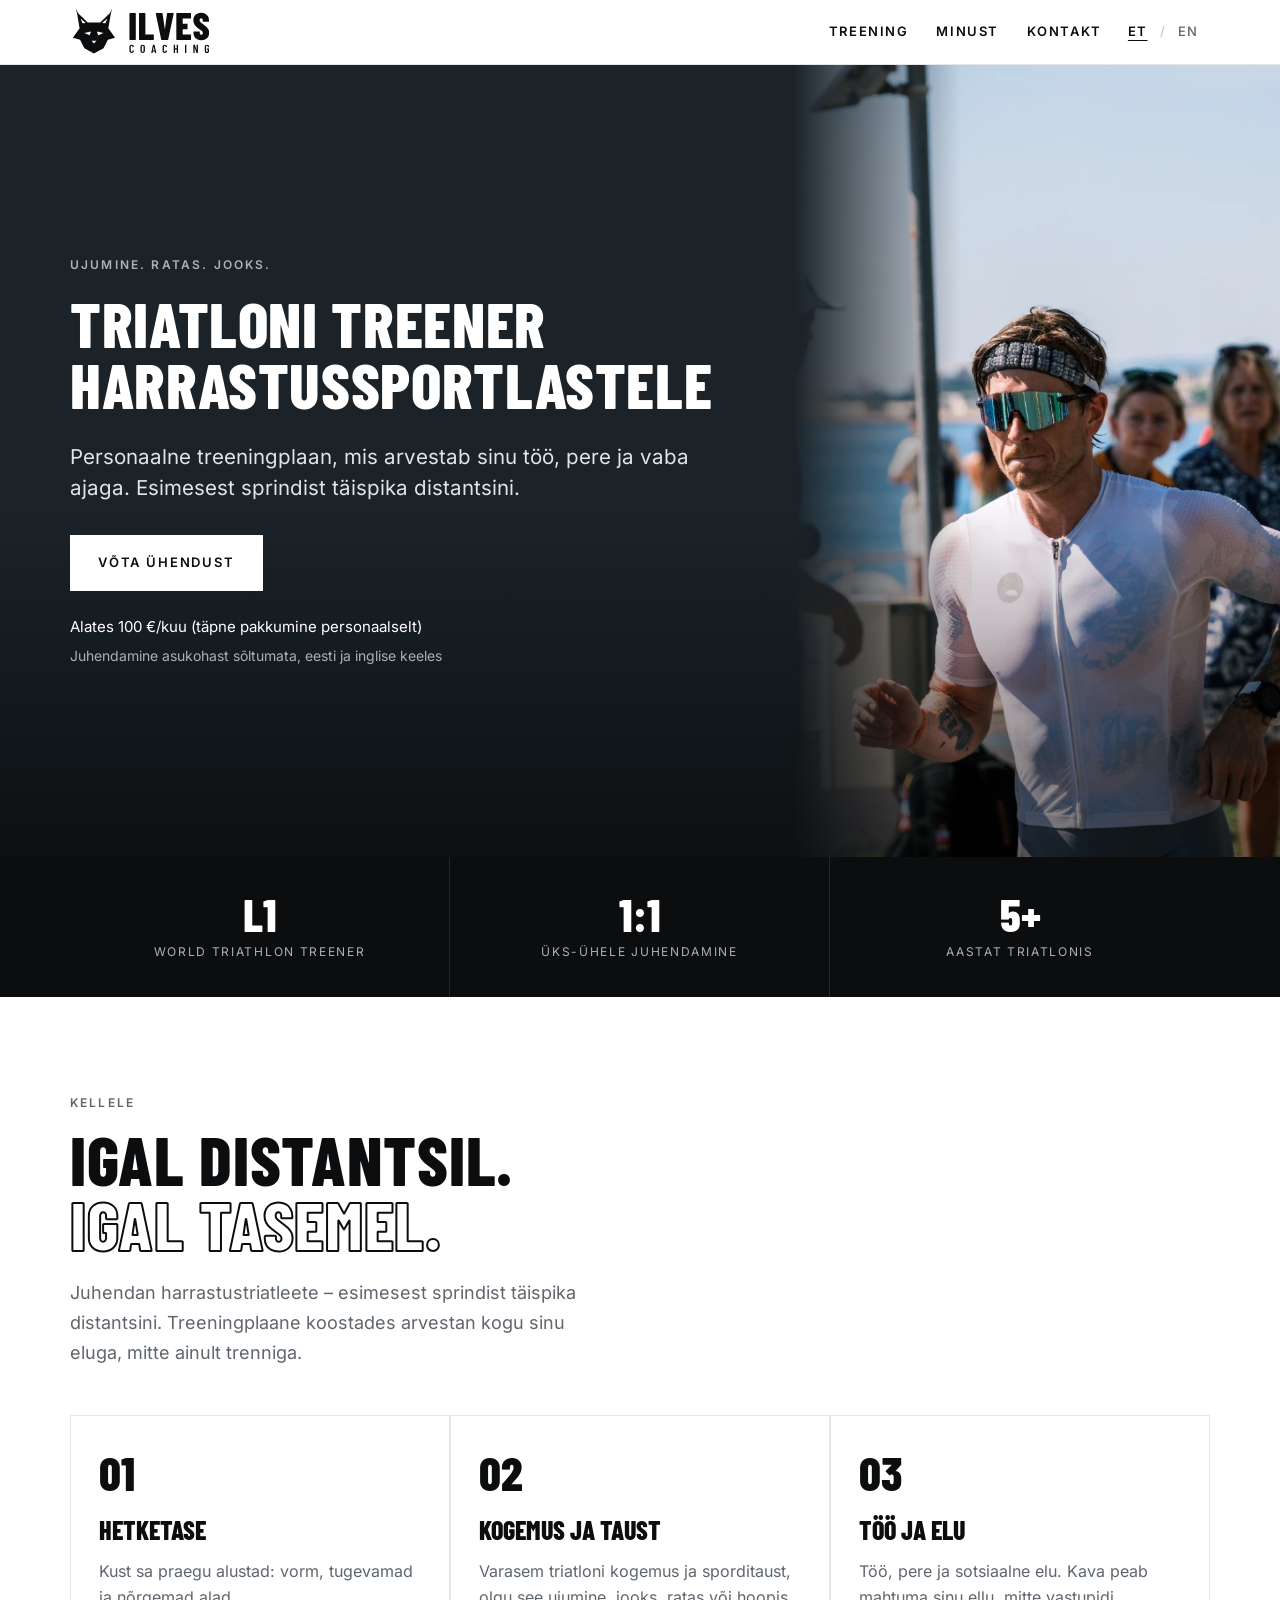
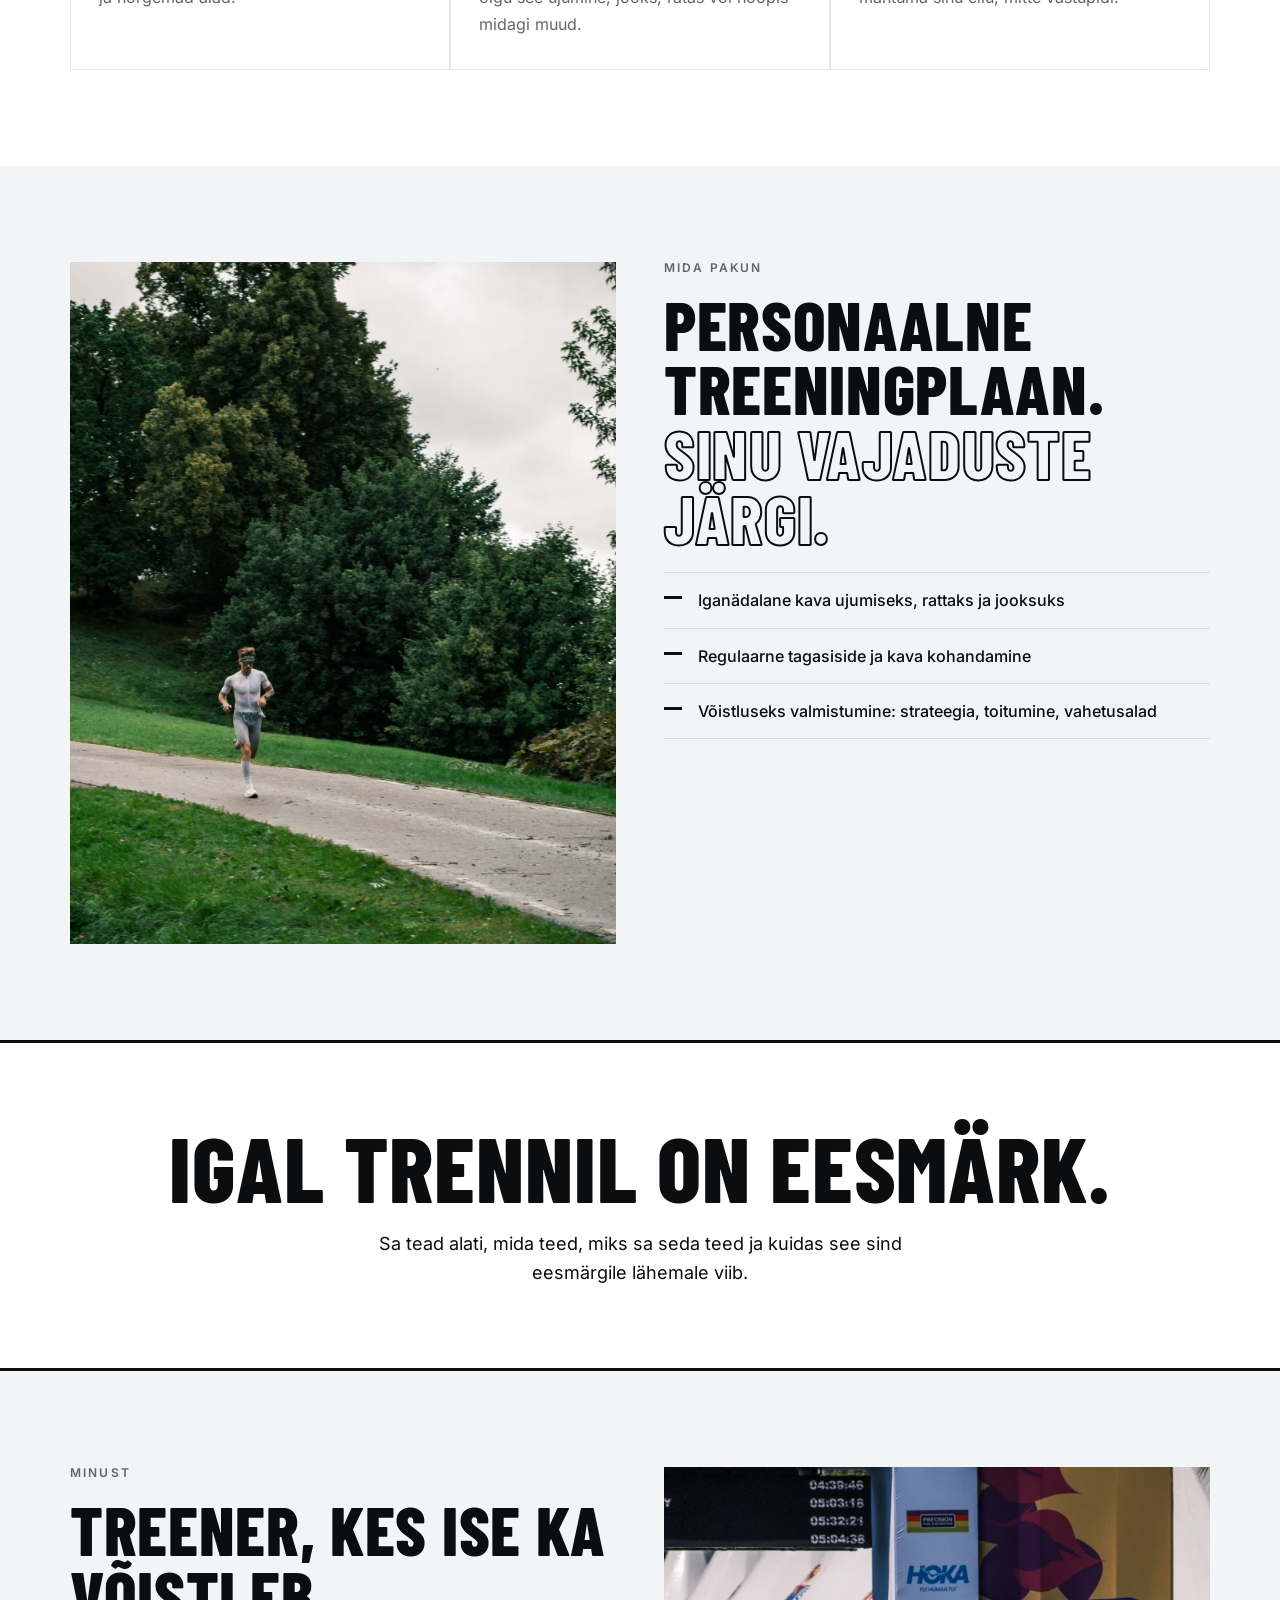
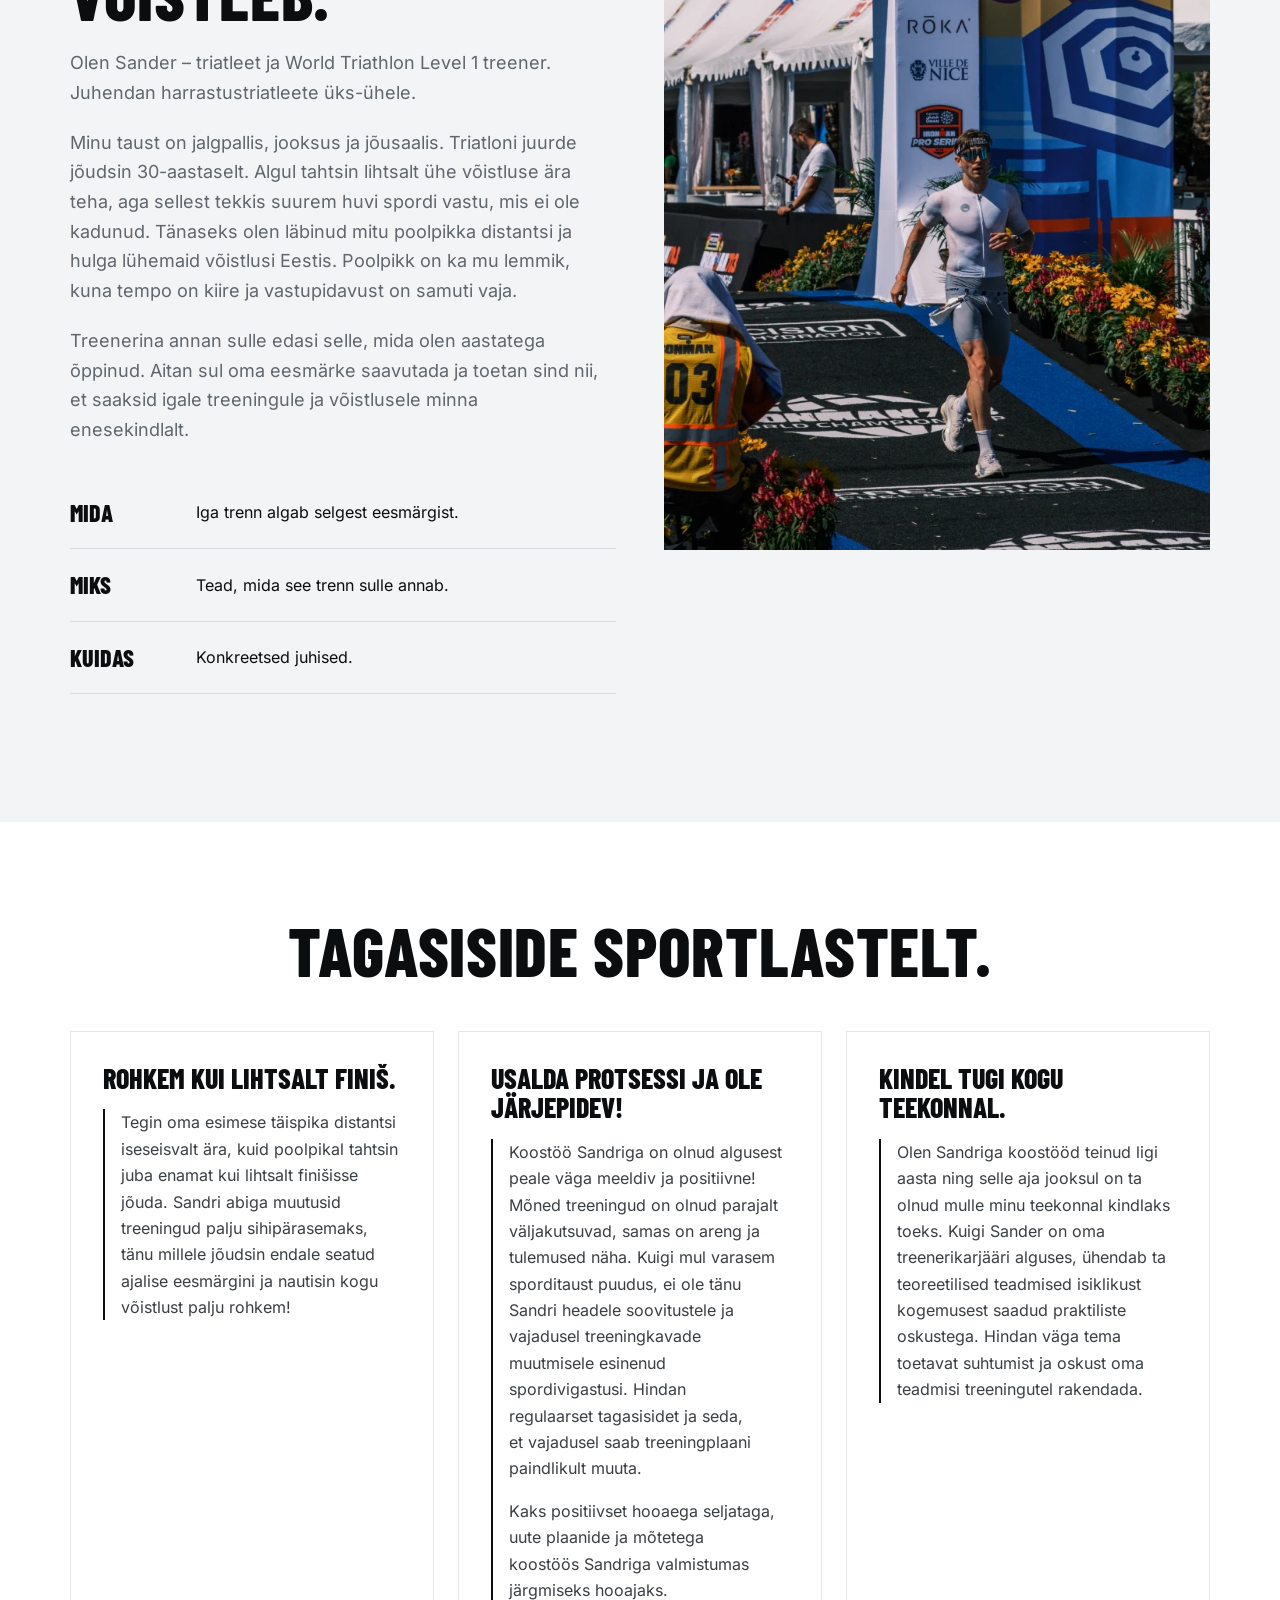
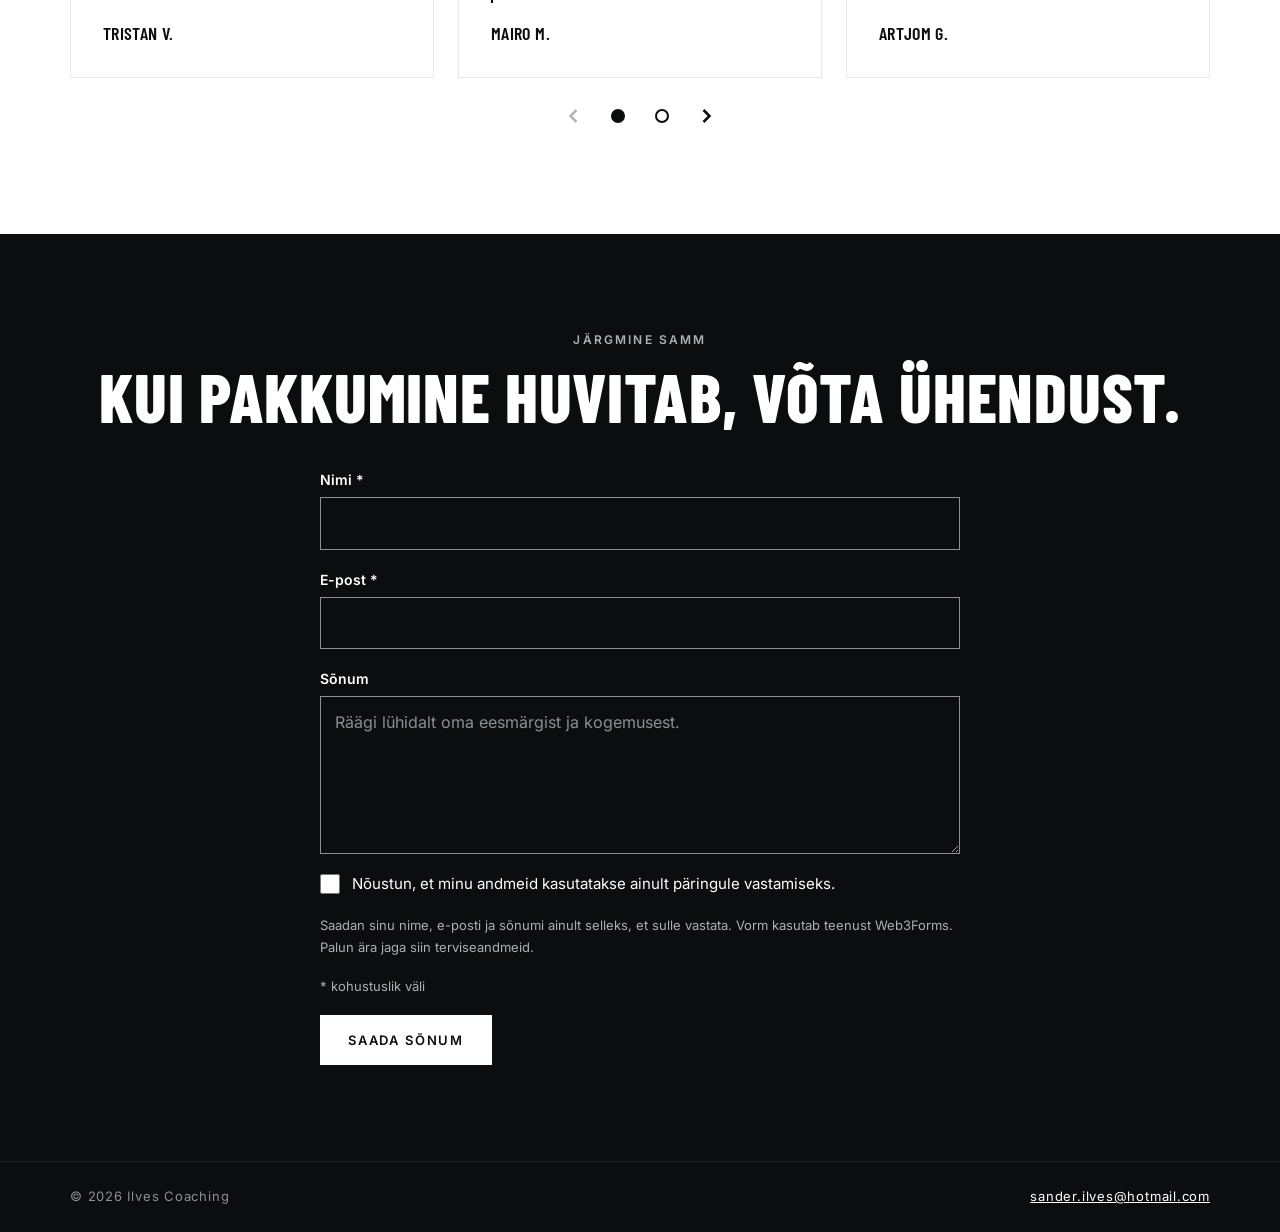
==== commit dfde65b3: "ET language line: "Juhendamine asukohast sõltumata" (menu stays "Treening") Co-Authored-By: Claude O" ====
--- a/index.html
+++ b/index.html
@@ -167,7 +167,7 @@
       <!-- CHECK TERM: "täispikk distants" -->
       <a class="btn" href="#kontakt">Võta ühendust</a>
       <p class="hero-price">Alates 100 €/kuu (täpne pakkumine personaalselt)</p>
-      <p class="hero-lang">Treening asukohast sõltumata, eesti ja inglise keeles</p>
+      <p class="hero-lang">Juhendamine asukohast sõltumata, eesti ja inglise keeles</p>
     </div>
   </section>
 
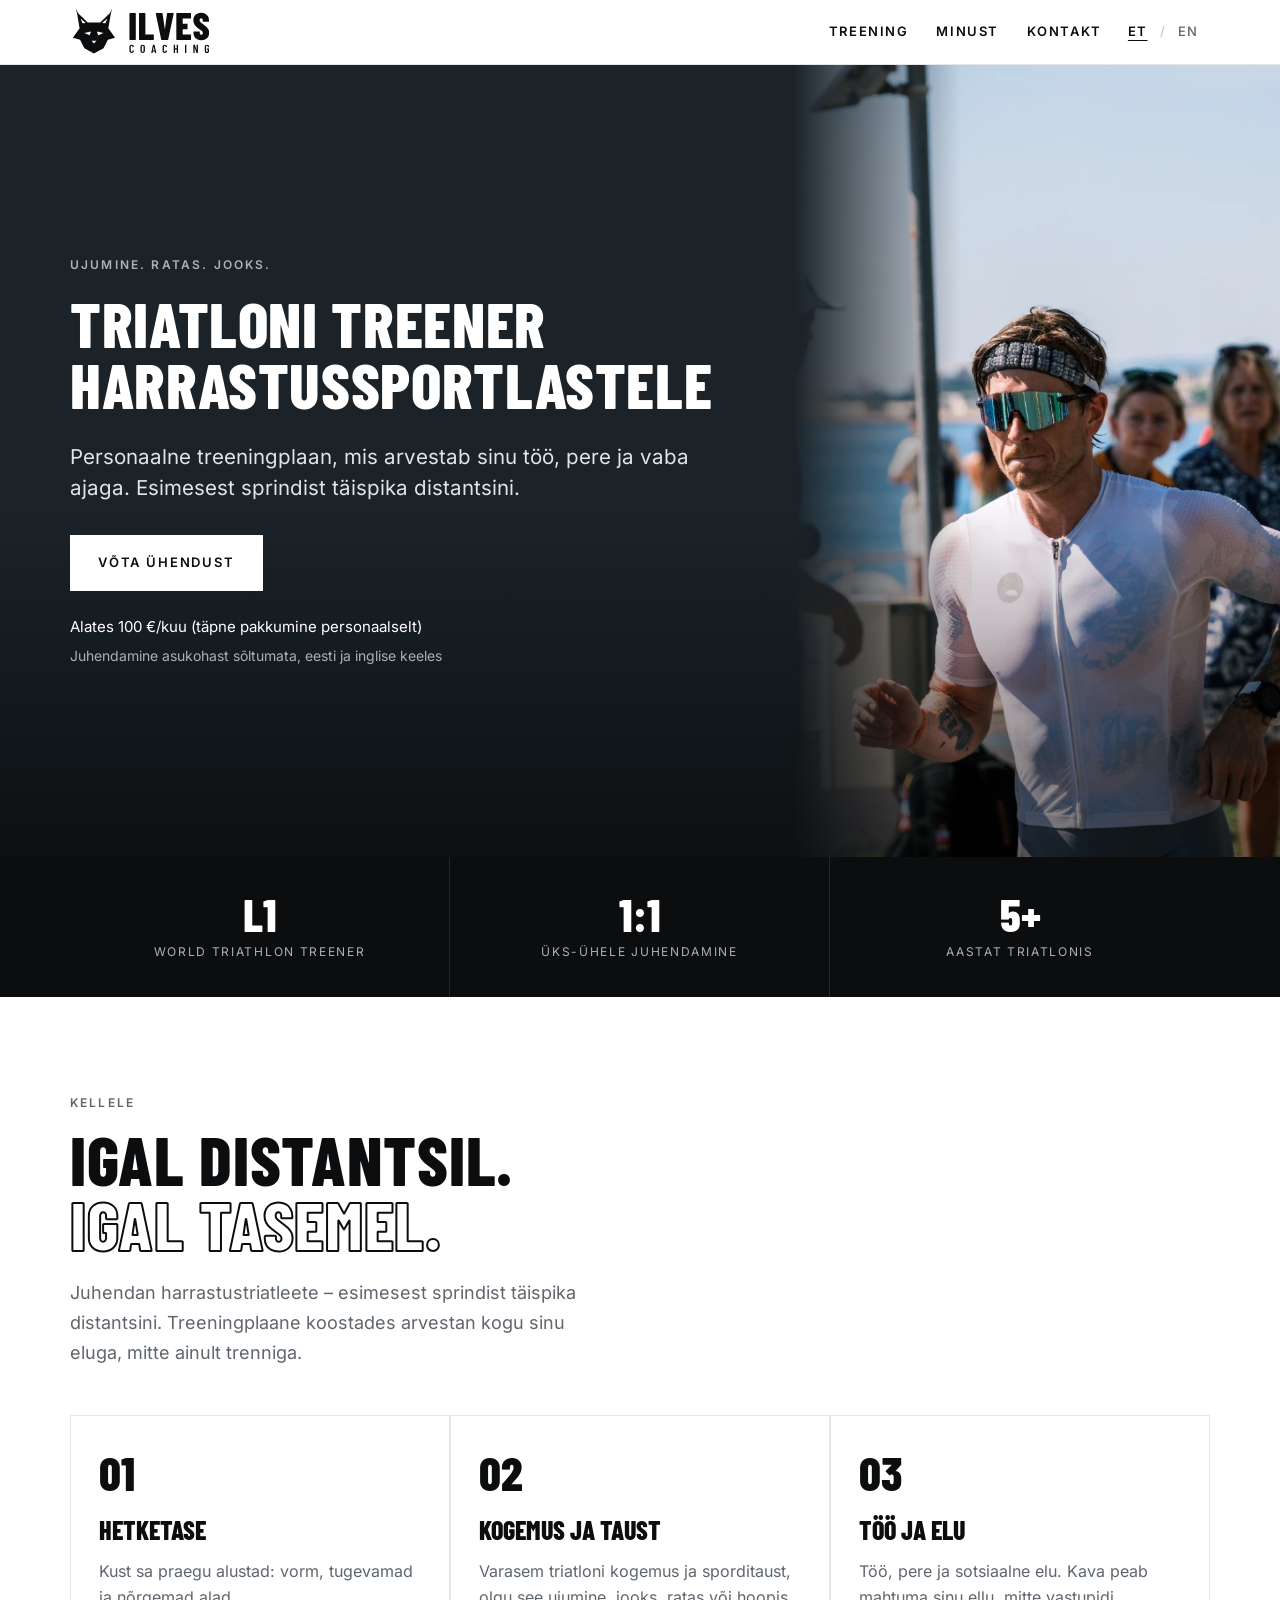
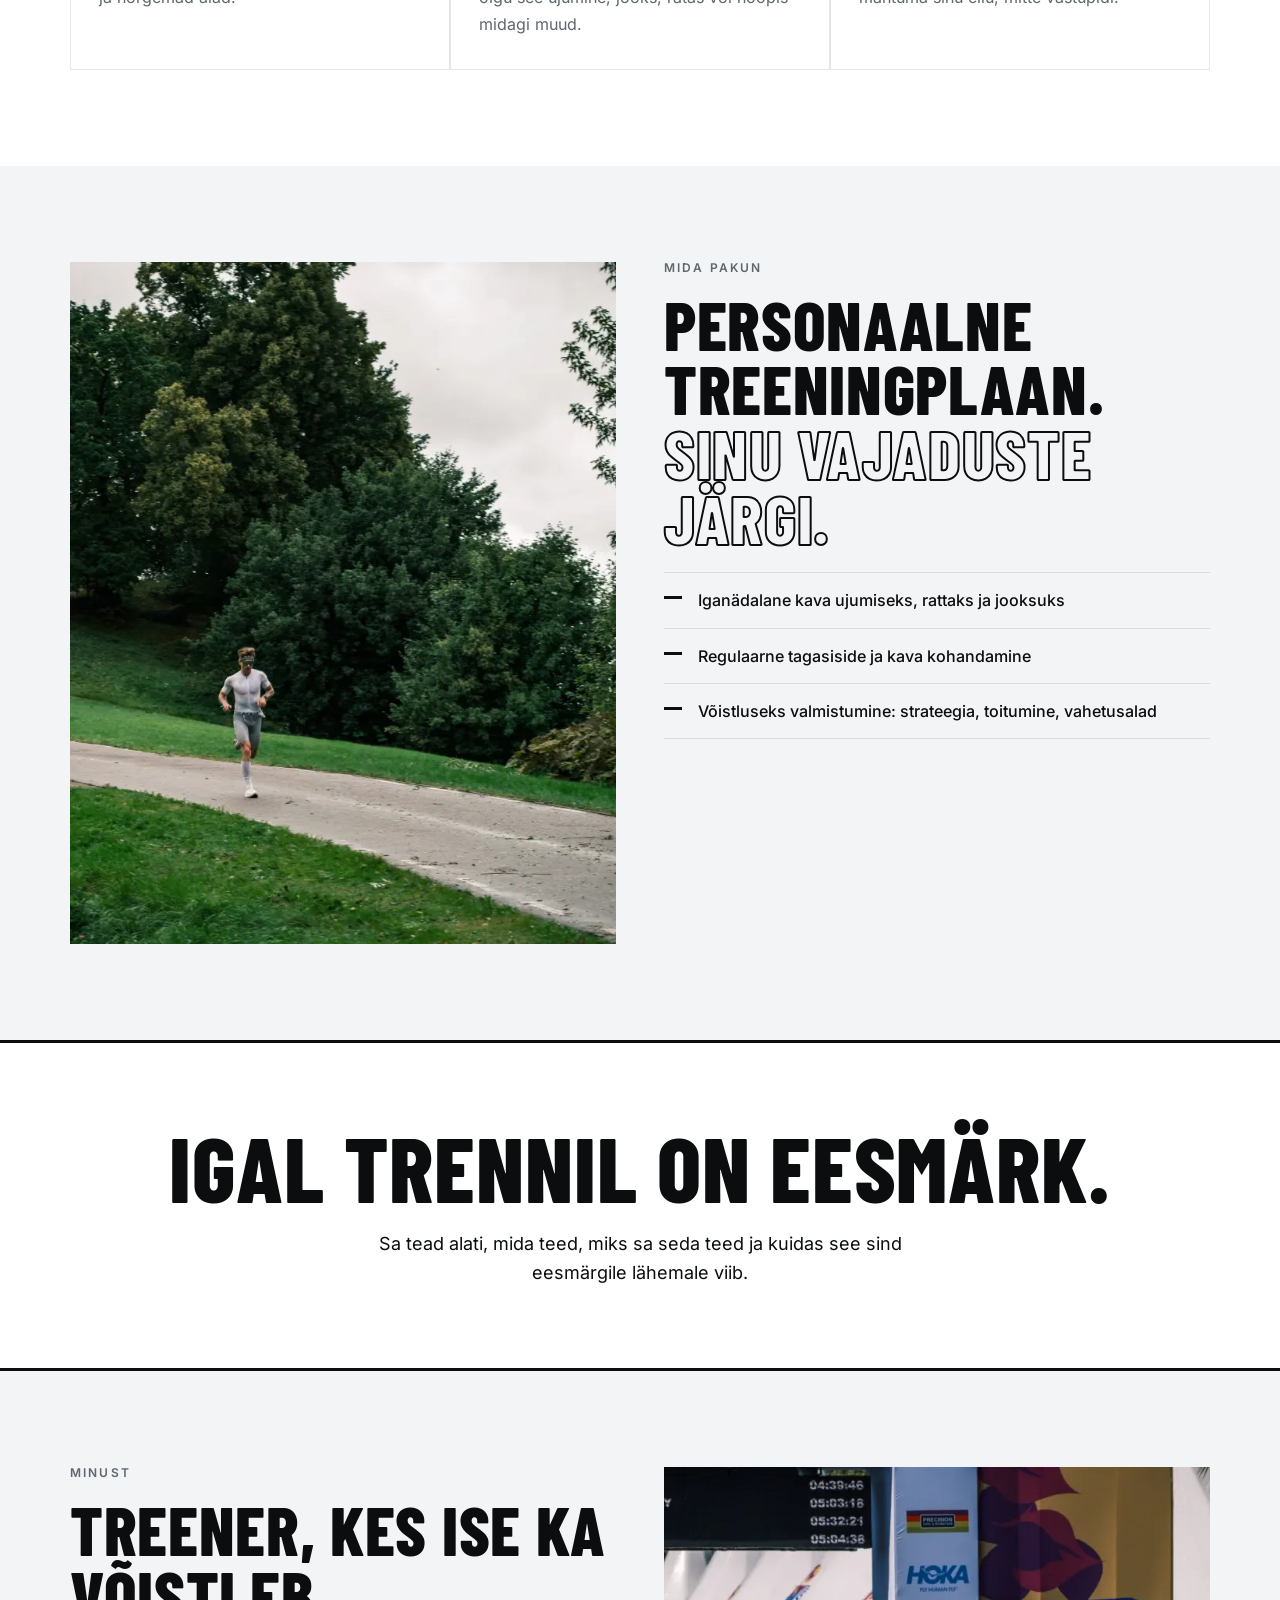
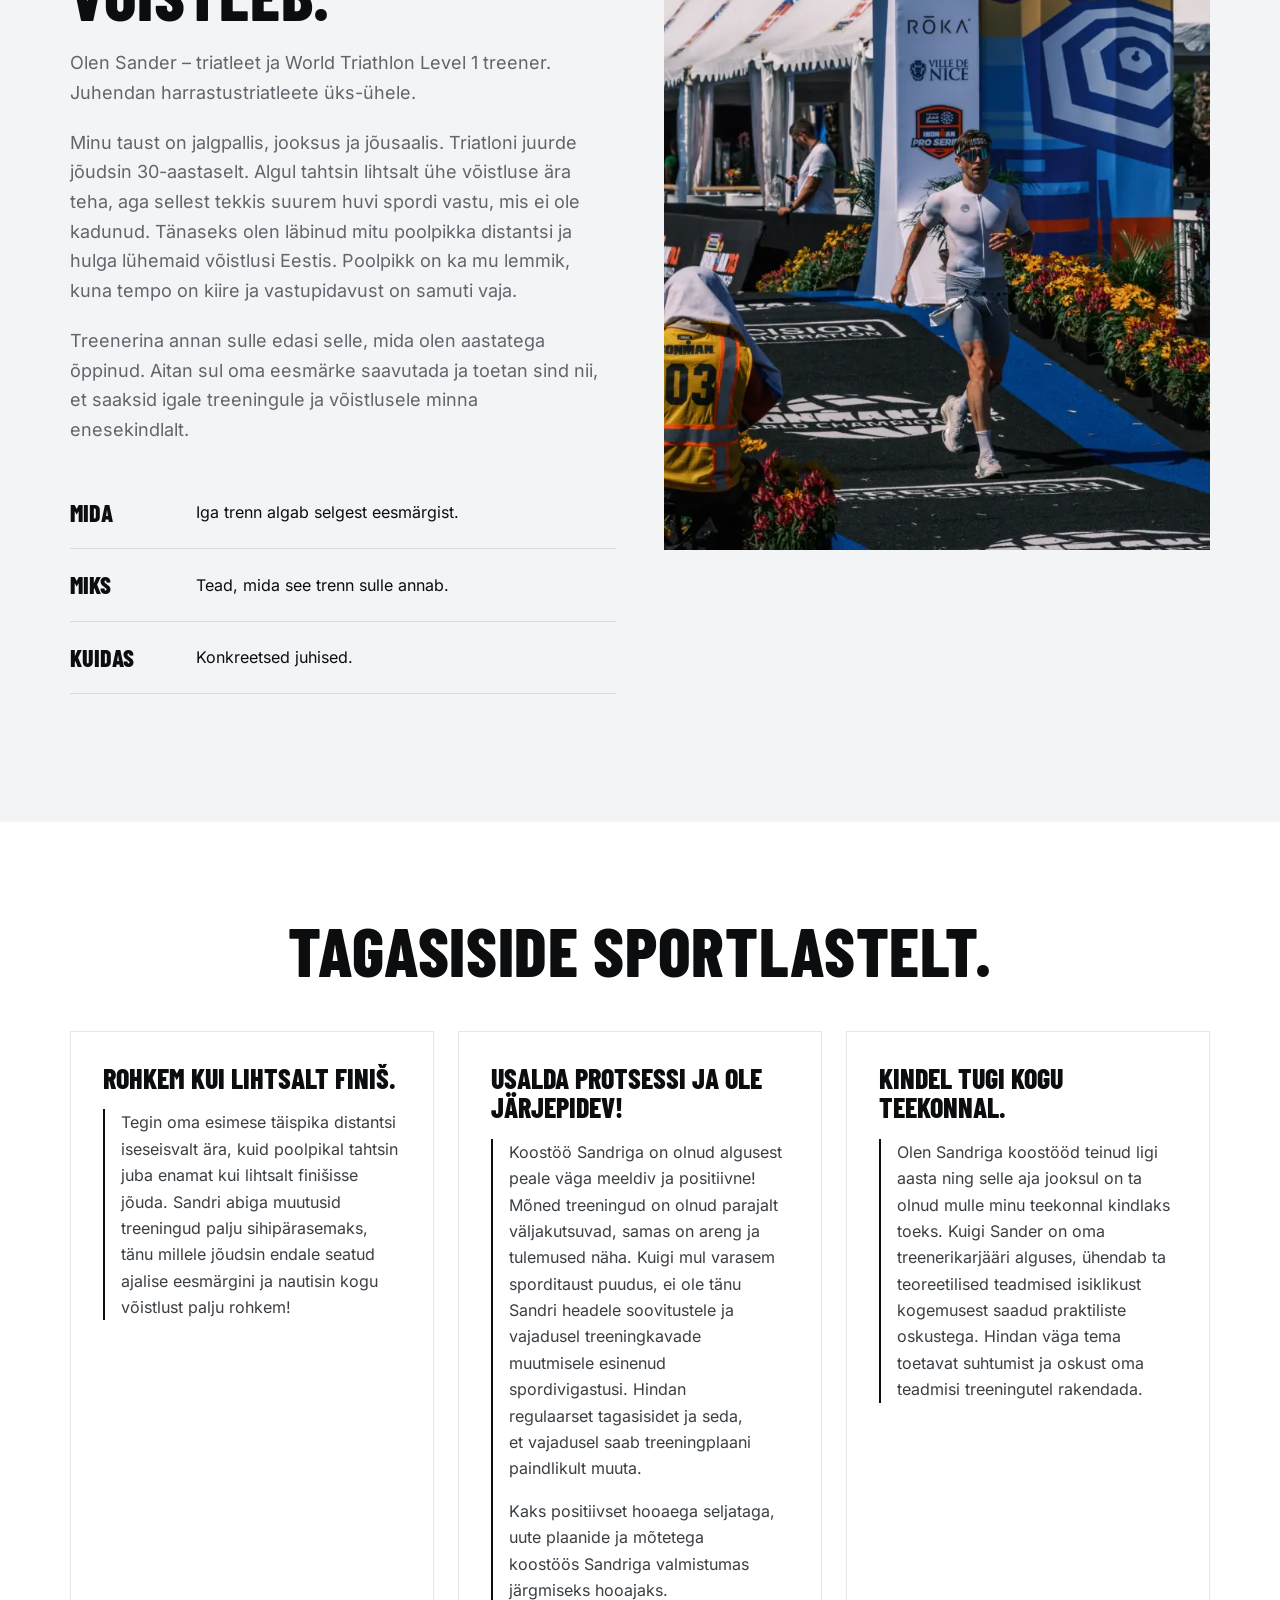
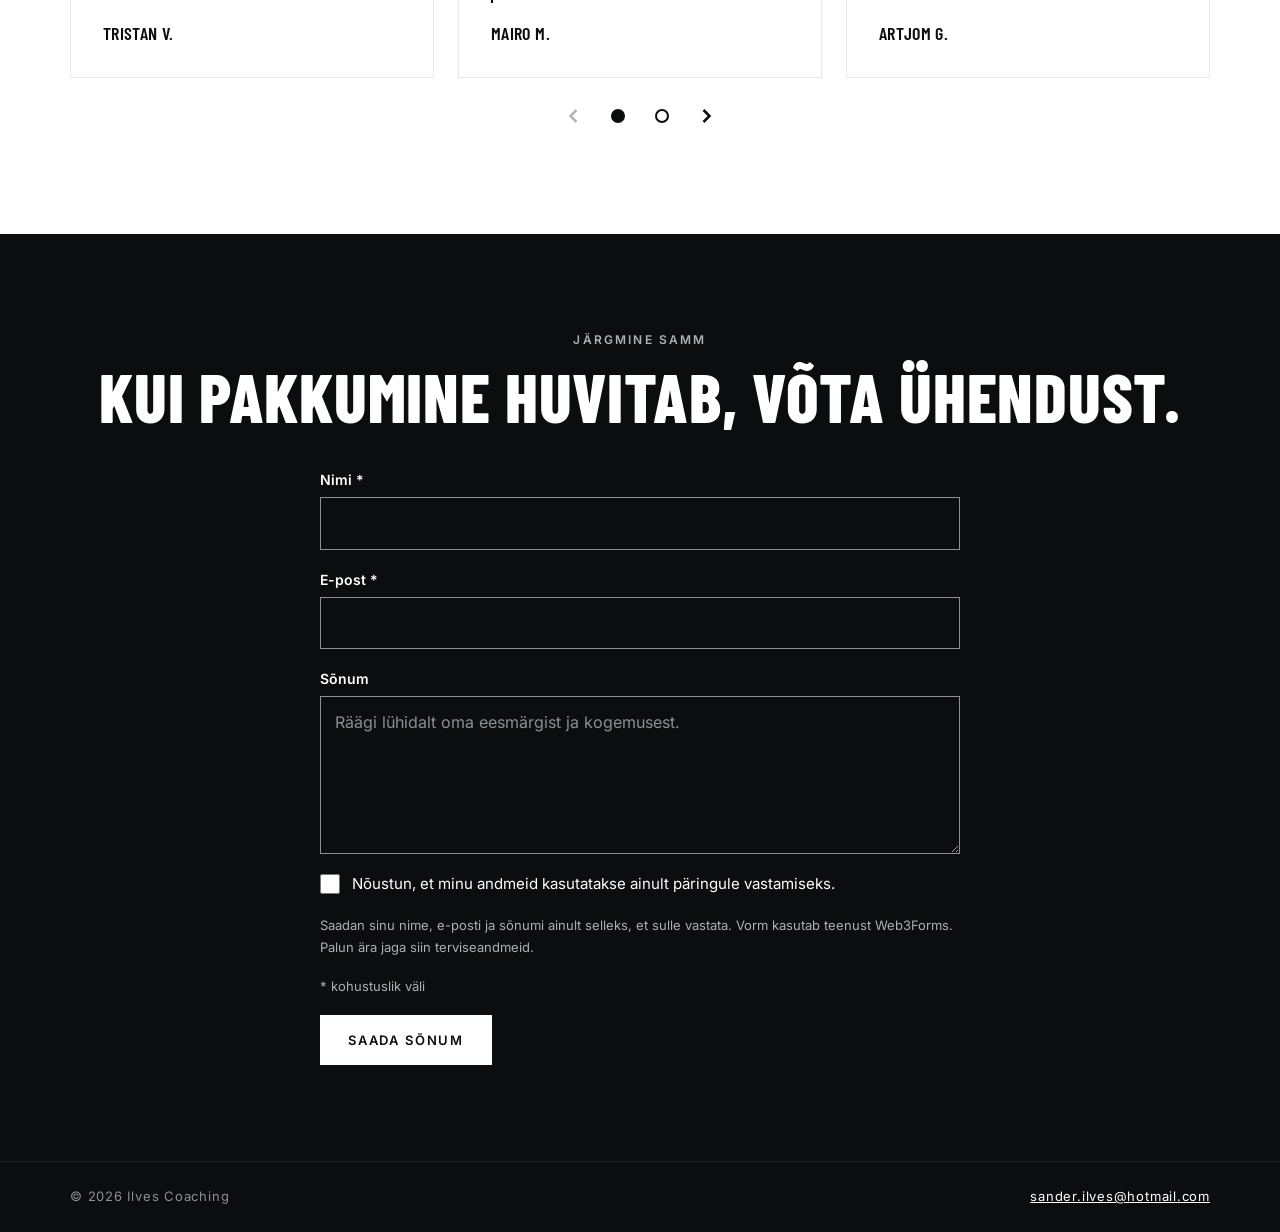
==== commit 7671e313: "Performance polish: below-fold photos cropped to 4:5 and re-encoded (q75, ~55% smaller), sizes match" ====
--- a/index.html
+++ b/index.html
@@ -33,8 +33,9 @@
 <link rel="apple-touch-icon" href="assets/img/favicon/apple-touch-icon.png">
 <link rel="preload" href="assets/fonts/barlow-condensed-latin-800-normal.woff2" as="font" type="font/woff2" crossorigin>
 <link rel="preload" href="assets/fonts/inter-latin-400-normal.woff2" as="font" type="font/woff2" crossorigin>
-<link rel="stylesheet" href="assets/css/style.css?v=17">
-<script src="assets/js/main.js?v=17" defer></script>
+<link rel="preload" href="assets/fonts/inter-latin-600-normal.woff2" as="font" type="font/woff2" crossorigin>
+<link rel="stylesheet" href="assets/css/style.css?v=19">
+<script src="assets/js/main.js?v=19" defer></script>
 <script type="application/ld+json">
 {
   "@context": "https://schema.org",
@@ -166,8 +167,8 @@
       <p class="hero-sub">Personaalne treeningplaan, mis arvestab sinu töö, pere ja vaba ajaga. Esimesest sprindist täispika distantsini.</p>
       <!-- CHECK TERM: "täispikk distants" -->
       <a class="btn" href="#kontakt">Võta ühendust</a>
-      <p class="hero-price">Alates 100 €/kuu (täpne pakkumine personaalselt)</p>
-      <p class="hero-lang">Juhendamine asukohast sõltumata, eesti ja inglise keeles</p>
+      <p class="hero-price">Alates 100 €/kuu (täpne&nbsp;pakkumine&nbsp;personaalselt)</p>
+      <p class="hero-lang">Juhendamine asukohast&nbsp;sõltumata, eesti&nbsp;ja&nbsp;inglise&nbsp;keeles</p>
     </div>
   </section>
 
@@ -194,7 +195,7 @@
 
   <section class="alt" aria-labelledby="sees-title">
     <div class="wrap split">
-      <div class="media"><img src="assets/img/jooks-2-1200.webp" srcset="assets/img/jooks-2-700.webp 700w, assets/img/jooks-2-1200.webp 1200w" sizes="(min-width:1180px) 566px, (min-width:900px) 48vw, 100vw" width="1200" height="1800" alt="Triatleet jooksmas pargis" loading="lazy" decoding="async" style="object-position:50% 70%"></div>
+      <div class="media"><img src="assets/img/jooks-2-1200.webp" srcset="assets/img/jooks-2-700.webp 700w, assets/img/jooks-2-1200.webp 1200w" sizes="(min-width:1180px) 566px, (min-width:900px) 48vw, calc(100vw - 40px)" width="1200" height="1500" alt="Triatleet jooksmas pargis" loading="lazy" decoding="async"></div>
       <div>
         <p class="kicker">Mida pakun</p>
         <h2 class="display" id="sees-title">Personaalne treeningplaan.<br><em>Sinu vajaduste järgi.</em></h2>
@@ -216,7 +217,7 @@
 
   <section id="minust" class="alt" aria-labelledby="minust-title">
     <div class="wrap split rev">
-      <div class="media"><img src="assets/img/finish-1200.webp" srcset="assets/img/finish-700.webp 700w, assets/img/finish-1200.webp 1200w" sizes="(min-width:1180px) 566px, (min-width:900px) 48vw, 100vw" width="1200" height="1800" alt="Triatleet võistluse lõpusirgel" loading="lazy" decoding="async" style="object-position:50% 60%"></div>
+      <div class="media"><img src="assets/img/finish-1200.webp" srcset="assets/img/finish-700.webp 700w, assets/img/finish-1200.webp 1200w" sizes="(min-width:1180px) 566px, (min-width:900px) 48vw, calc(100vw - 40px)" width="1200" height="1500" alt="Triatleet võistluse lõpusirgel" loading="lazy" decoding="async"></div>
       <div>
         <p class="kicker">Minust</p>
         <h2 class="display" id="minust-title">Treener, kes ise ka võistleb.</h2>
--- a/assets/css/style.css
+++ b/assets/css/style.css
@@ -126,6 +126,8 @@
 .hero-sub{font-size:clamp(16px,1.6vw,21px);font-weight:400;line-height:1.5;color:rgba(255,255,255,.88);max-width:46ch;margin:16px 0 24px}
 .hero-price{margin:16px 0 0;font-size:15px;color:var(--on-dark)}
 .hero-lang{margin:4px 0 0;font-size:14px;color:var(--on-dark-muted)}
+/* Even line breaks, so a wrapped price or language line never leaves one word alone */
+.hero-price,.hero-lang{text-wrap:balance}
 @media (min-width:900px){
   .hero .wrap > *{max-width:58%}
   .hero h1{font-size:calc((min(100vw,var(--max)) - 40px) * .58 / 10.4)}
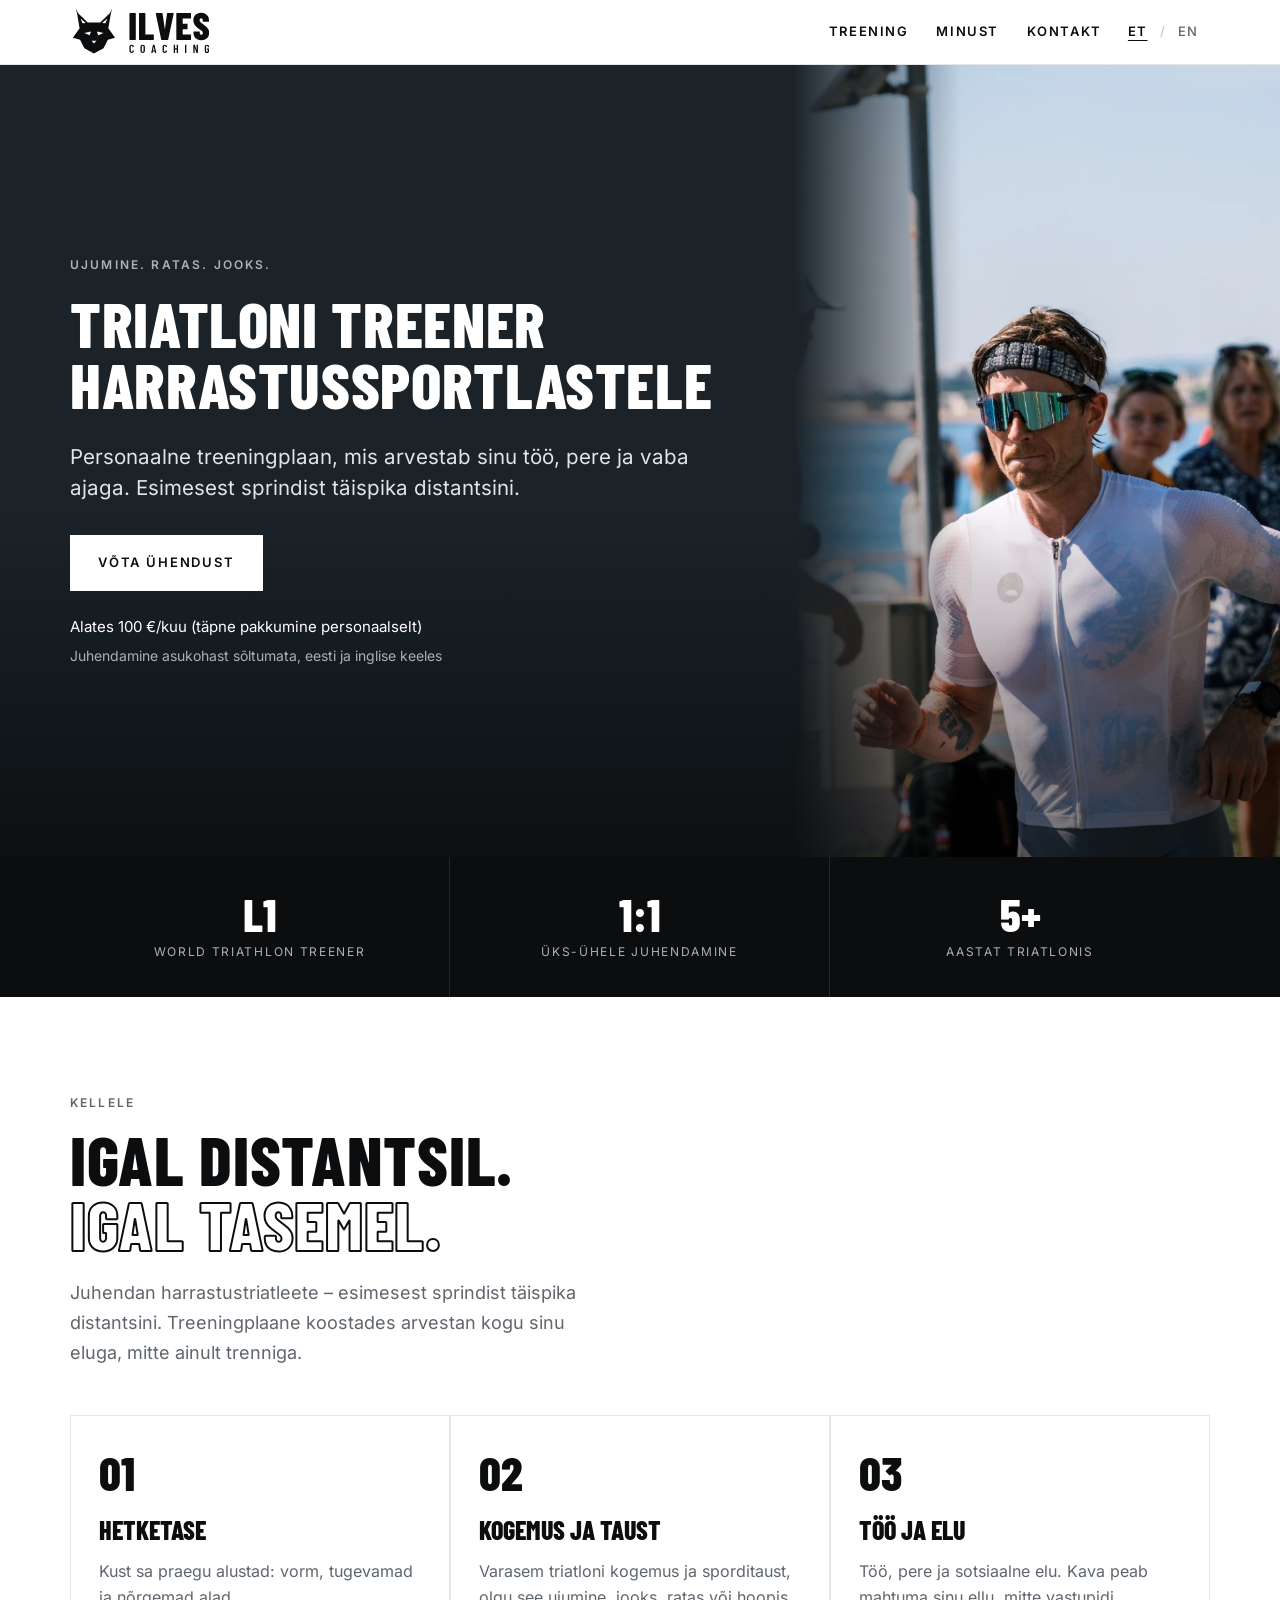
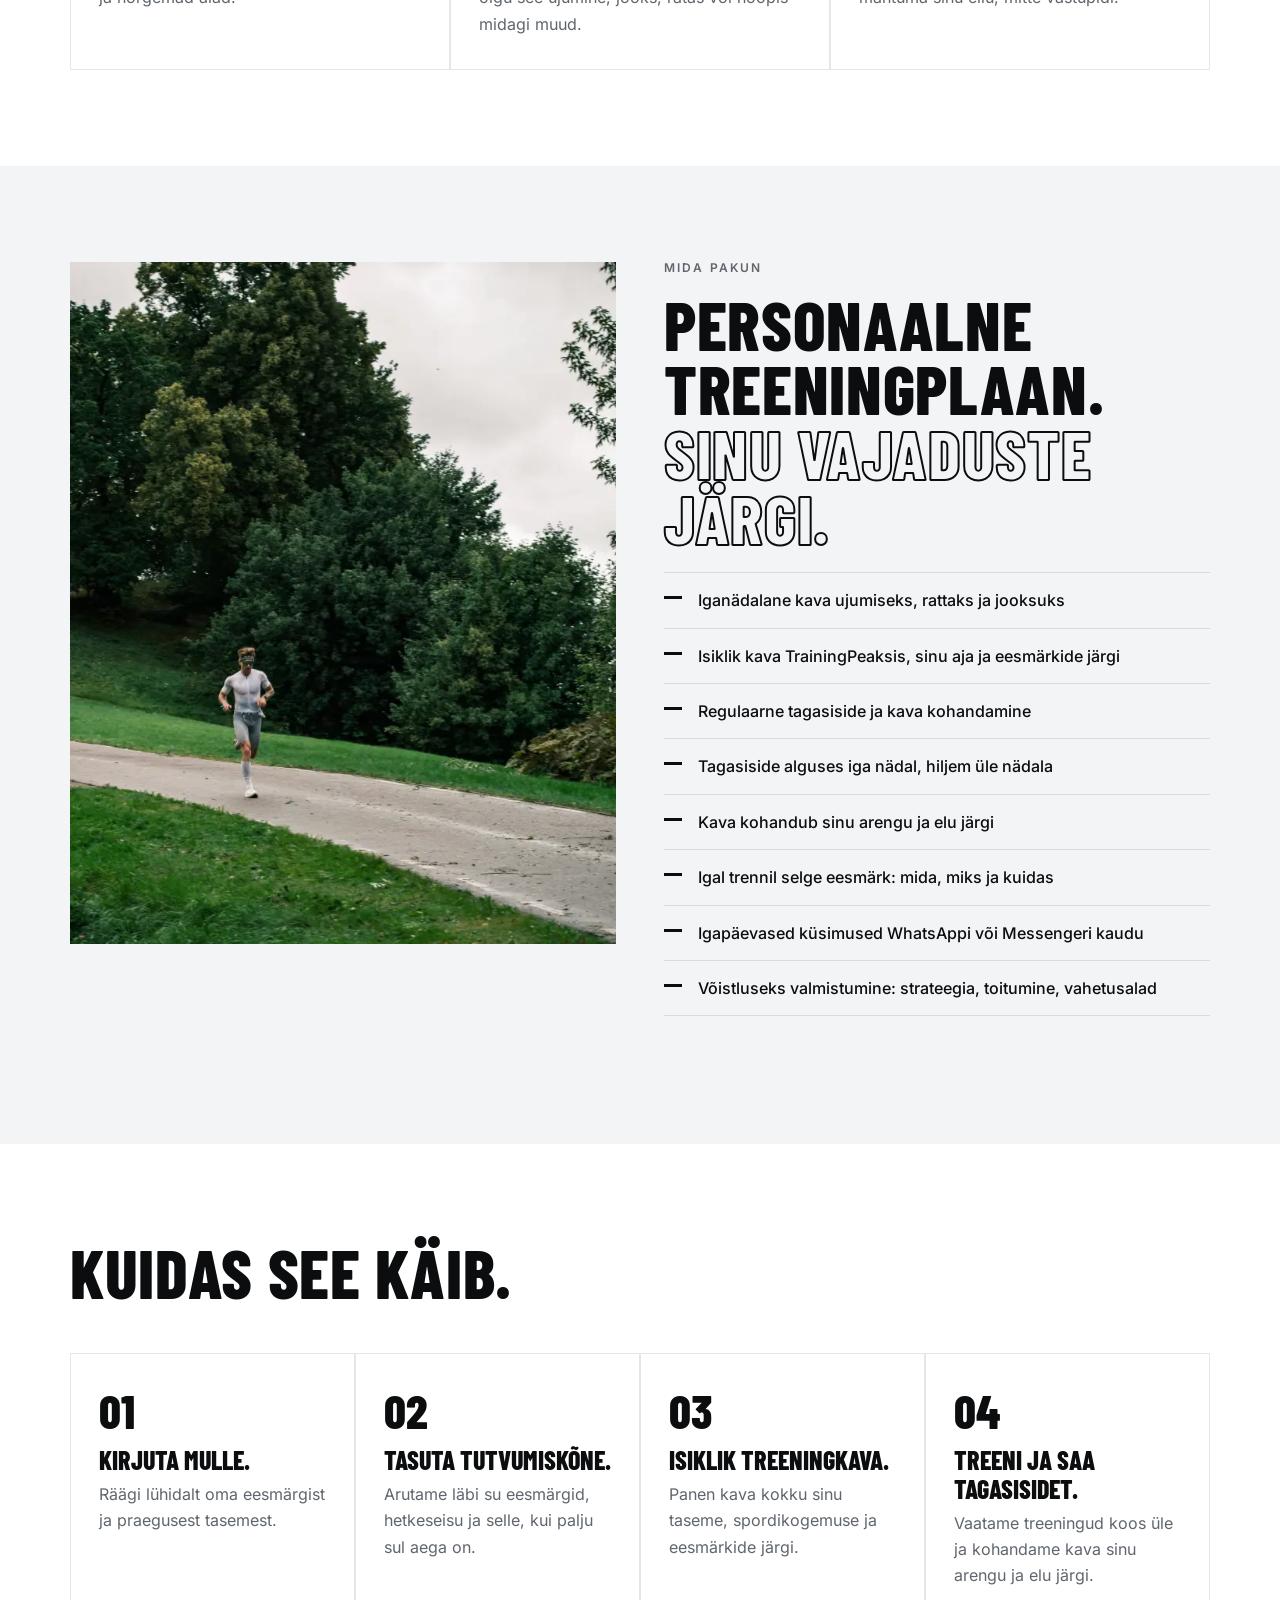
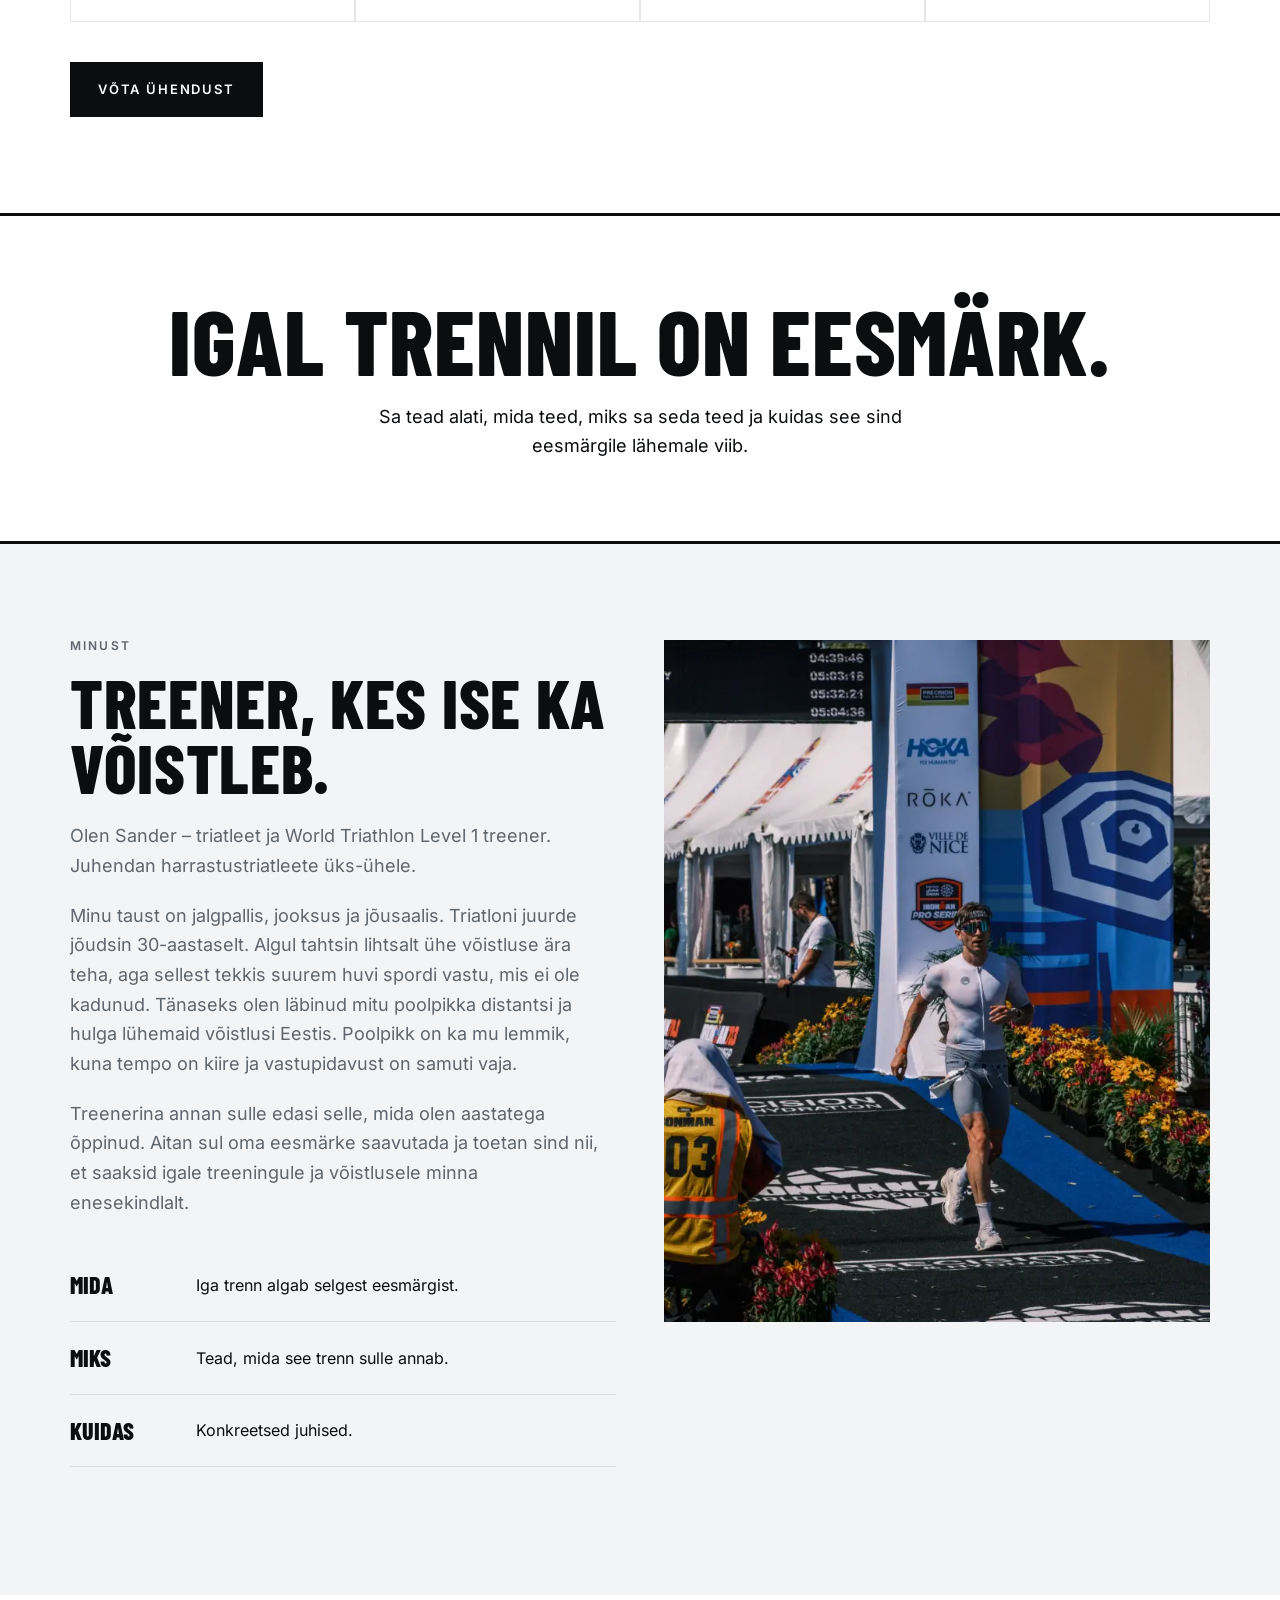
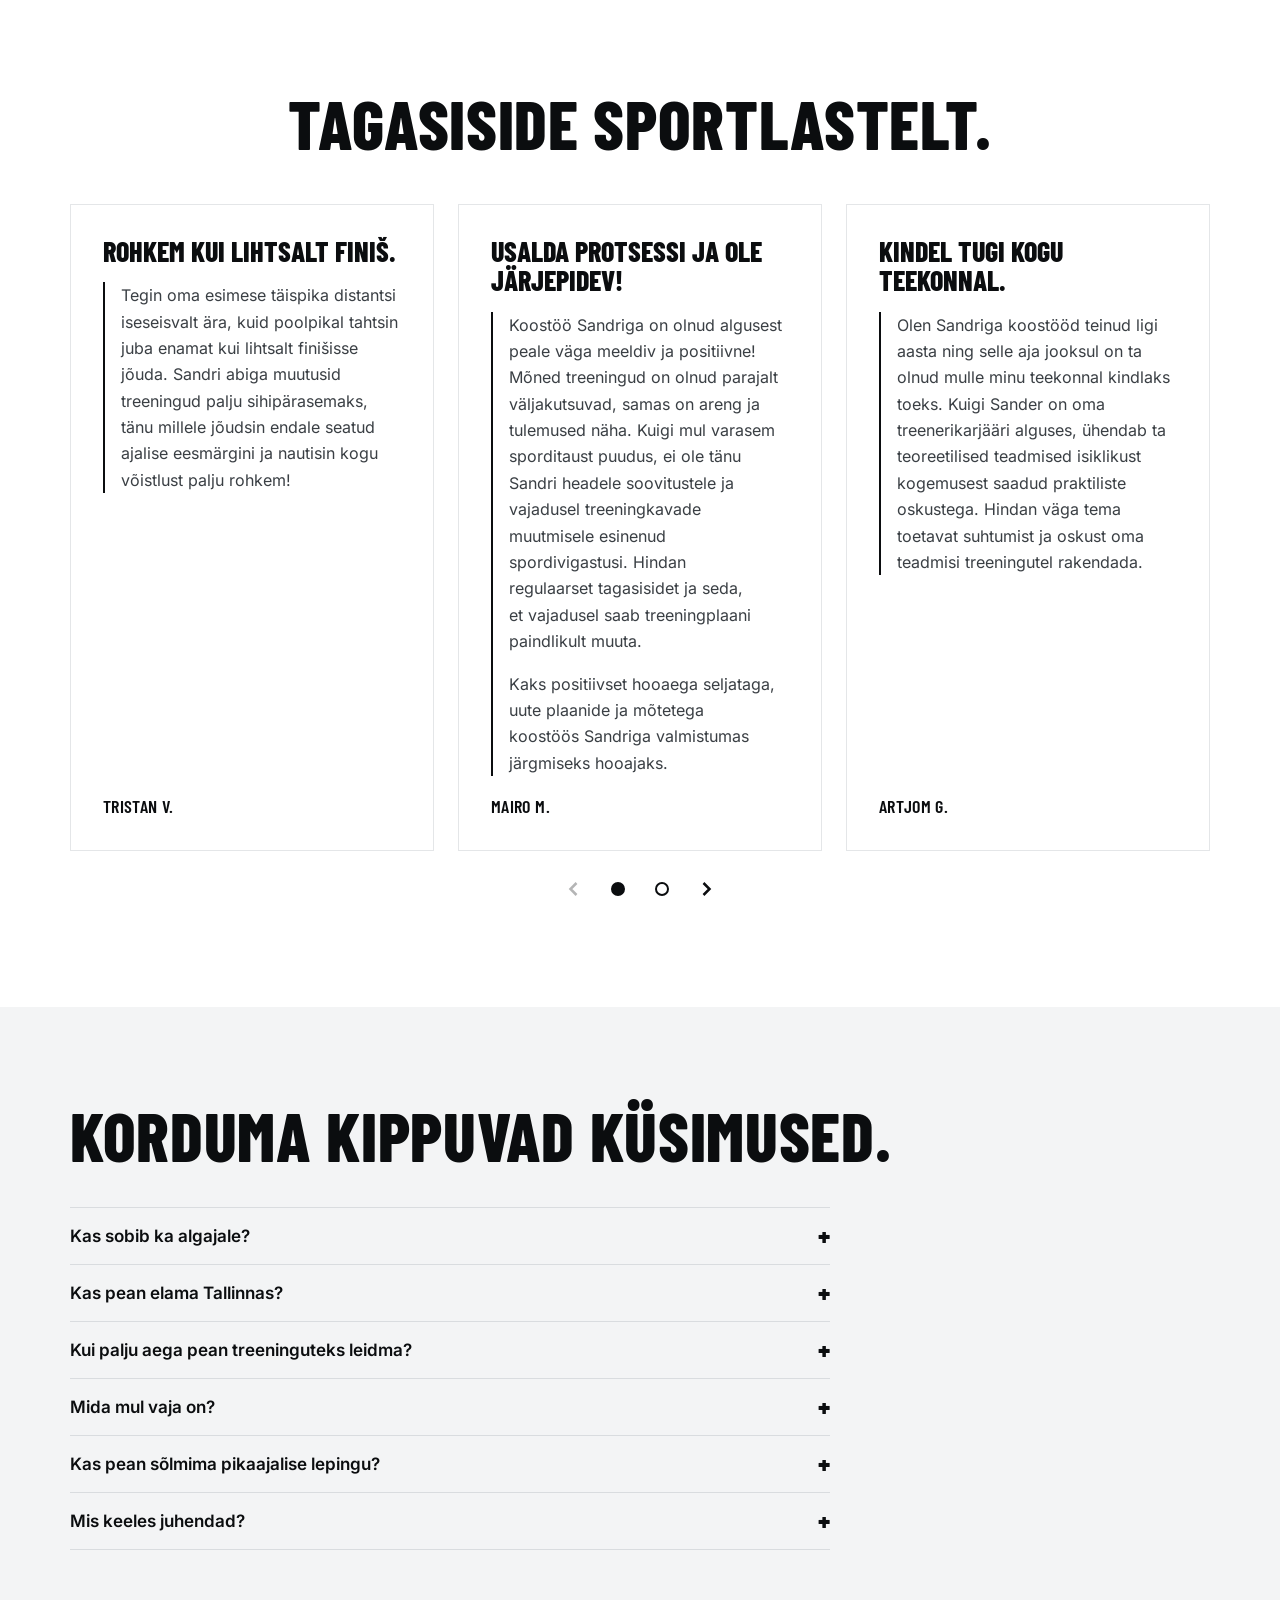
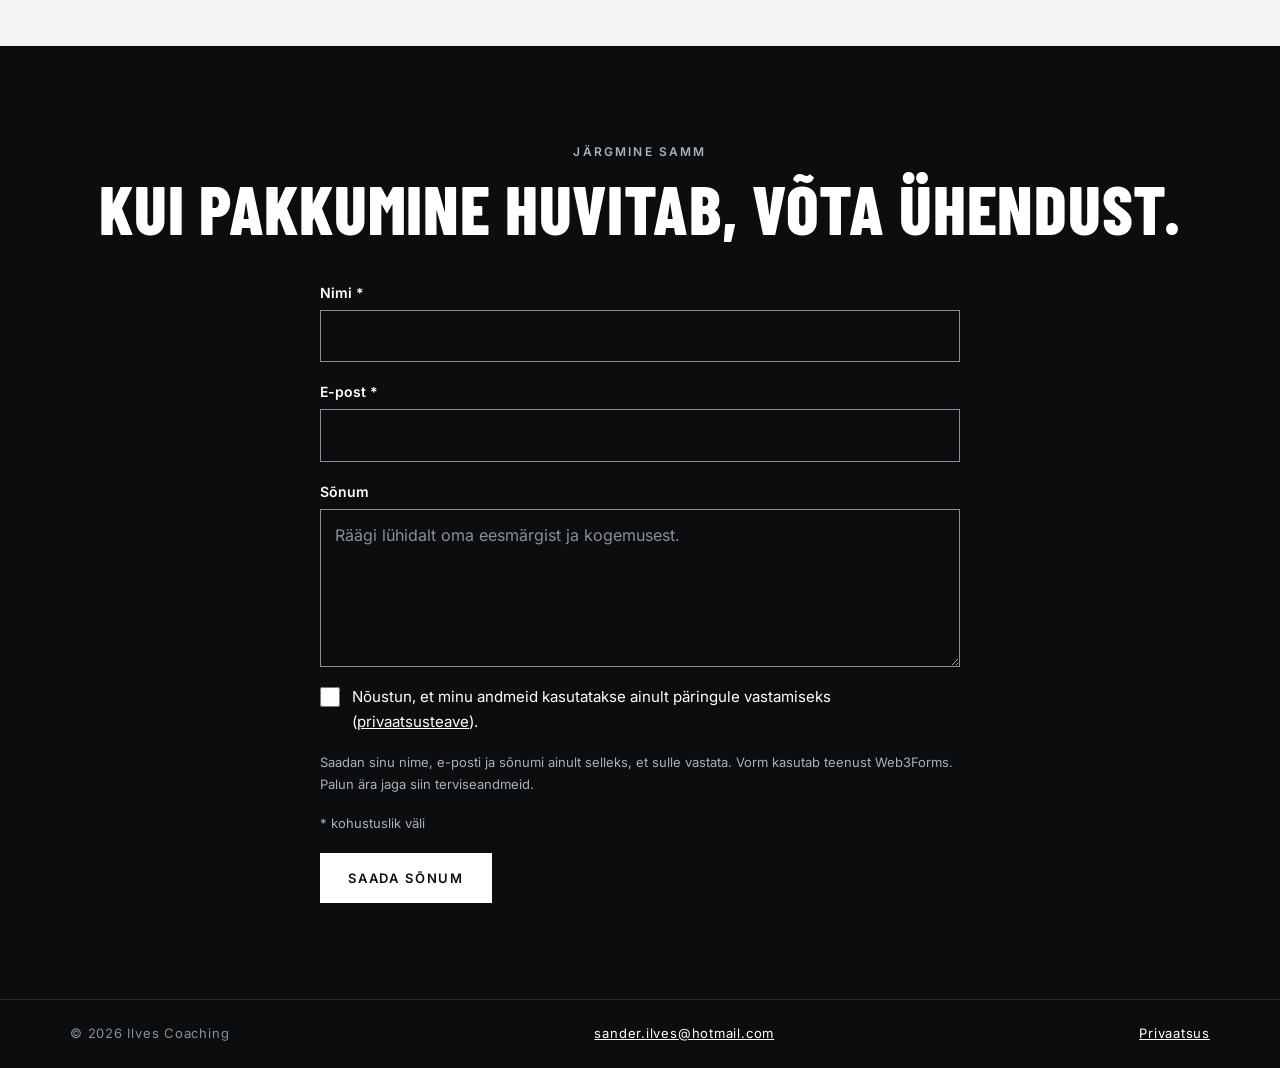
==== commit 7e4728d4: "SEO Sprint 2: what's included (merged), How it works, FAQ, privacy pages (/privaatsus/, /en/privacy/" ====
--- a/index.html
+++ b/index.html
@@ -34,8 +34,8 @@
 <link rel="preload" href="assets/fonts/barlow-condensed-latin-800-normal.woff2" as="font" type="font/woff2" crossorigin>
 <link rel="preload" href="assets/fonts/inter-latin-400-normal.woff2" as="font" type="font/woff2" crossorigin>
 <link rel="preload" href="assets/fonts/inter-latin-600-normal.woff2" as="font" type="font/woff2" crossorigin>
-<link rel="stylesheet" href="assets/css/style.css?v=19">
-<script src="assets/js/main.js?v=19" defer></script>
+<link rel="stylesheet" href="assets/css/style.css?v=20">
+<script src="assets/js/main.js?v=20" defer></script>
 <script type="application/ld+json">
 {
   "@context": "https://schema.org",
@@ -201,10 +201,28 @@
         <h2 class="display" id="sees-title">Personaalne treeningplaan.<br><em>Sinu vajaduste järgi.</em></h2>
         <ul class="list">
           <li>Iganädalane kava ujumiseks, rattaks ja jooksuks</li>
+          <li>Isiklik kava TrainingPeaksis, sinu aja ja eesmärkide järgi</li>
           <li>Regulaarne tagasiside ja kava kohandamine</li>
+          <li>Tagasiside alguses iga nädal, hiljem üle nädala</li>
+          <li>Kava kohandub sinu arengu ja elu järgi</li>
+          <li>Igal trennil selge eesmärk: mida, miks ja kuidas</li>
+          <li>Igapäevased küsimused WhatsAppi või Messengeri kaudu</li>
           <li>Võistluseks valmistumine: strateegia, toitumine, vahetusalad</li>
         </ul>
       </div>
+    </div>
+  </section>
+
+  <section aria-labelledby="kuidas-title">
+    <div class="wrap">
+      <h2 class="display" id="kuidas-title">Kuidas see käib.</h2>
+      <ol class="steps">
+        <li><span class="n" aria-hidden="true">01</span><h3>Kirjuta mulle.</h3><p>Räägi lühidalt oma eesmärgist ja praegusest tasemest.</p></li>
+        <li><span class="n" aria-hidden="true">02</span><h3>Tasuta tutvumiskõne.</h3><p>Arutame läbi su eesmärgid, hetkeseisu ja selle, kui palju sul aega on.</p></li>
+        <li><span class="n" aria-hidden="true">03</span><h3>Isiklik treeningkava.</h3><p>Panen kava kokku sinu taseme, spordikogemuse ja eesmärkide järgi.</p></li>
+        <li><span class="n" aria-hidden="true">04</span><h3>Treeni ja saa tagasisidet.</h3><p>Vaatame treeningud koos üle ja kohandame kava sinu arengu ja elu järgi.</p></li>
+      </ol>
+      <a class="btn" href="#kontakt">Võta ühendust</a>
     </div>
   </section>
 
@@ -270,6 +288,21 @@
     </div>
   </section>
 
+  <section class="alt" aria-labelledby="kkk-title">
+    <div class="wrap">
+      <h2 class="display" id="kkk-title">Korduma kippuvad küsimused.</h2>
+      <div class="faq">
+        <details><summary>Kas sobib ka algajale?</summary><p>Jah. Juhendan nii esimeseks sprinditriatloniks valmistujaid kui ka pikemate distantside sportlasi. Kava algab sinu praegusest tasemest.</p></details>
+        <details><summary>Kas pean elama Tallinnas?</summary><p>Ei. Juhendamine käib asukohast sõltumata: kava on TrainingPeaksis ning suhtleme WhatsAppi või Messengeri kaudu.</p></details>
+        <details><summary>Kui palju aega pean treeninguteks leidma?</summary><p>Selle paneme paika tutvumiskõnel. Kava tehakse sinu ajakava järgi, mitte vastupidi.</p></details>
+        <details><summary>Mida mul vaja on?</summary><p>TrainingPeaksi kontot (sportlasele piisab tasuta kontost) ja võimalust treeninguid salvestada, näiteks spordikella või telefoni.</p></details>
+        <!-- CHECK TERM: confirm free TrainingPeaks account is enough -->
+        <details><summary>Kas pean sõlmima pikaajalise lepingu?</summary><p>Ei. Miinimumperioodi ega etteteatamisaega pole.</p></details>
+        <details><summary>Mis keeles juhendad?</summary><p>Eesti ja inglise keeles.</p></details>
+      </div>
+    </div>
+  </section>
+
   <section class="contact" id="kontakt" aria-labelledby="kontakt-title">
     <div class="wrap">
       <p class="kicker">Järgmine samm</p>
@@ -294,7 +327,7 @@
           </div>
           <div class="consent">
             <input id="f-consent" type="checkbox" name="consent" value="Jah" required>
-            <label for="f-consent">Nõustun, et minu andmeid kasutatakse ainult päringule vastamiseks.</label>
+            <label for="f-consent">Nõustun, et minu andmeid kasutatakse ainult päringule vastamiseks (<a href="/privaatsus/">privaatsusteave</a>).</label>
           </div>
           <p class="form-note">Saadan sinu nime, e-posti ja sõnumi ainult selleks, et sulle vastata. Vorm kasutab teenust Web3Forms. Palun ära jaga siin terviseandmeid.</p>
           <p class="form-required">* kohustuslik väli</p>
@@ -310,6 +343,7 @@
   <div class="wrap">
     <p>© 2026 Ilves Coaching</p>
     <p><a href="mailto:sander.ilves@hotmail.com">sander.ilves@hotmail.com</a></p>
+    <p><a href="/privaatsus/">Privaatsus</a></p>
   </div>
 </footer>
 </body>
--- a/assets/css/style.css
+++ b/assets/css/style.css
@@ -158,10 +158,16 @@
 /* ---------- Who it's for ---------- */
 .who{display:grid;gap:2px;background:var(--line);border:1px solid var(--line);margin-top:48px}
 @media (min-width:760px){.who{grid-template-columns:repeat(3,1fr)}}
-.who > div{background:var(--bg);padding:32px 28px}
-.who .n{font-family:var(--display);font-weight:800;font-size:48px;line-height:1}
-.who h3{font-family:var(--display);text-transform:uppercase;font-size:26px;margin:10px 0 6px}
-.who p{margin:0;color:var(--muted)}
+.who > div,.steps li{background:var(--bg);padding:32px 28px}
+.who .n,.steps .n{font-family:var(--display);font-weight:800;font-size:48px;line-height:1}
+.who h3,.steps h3{font-family:var(--display);text-transform:uppercase;font-size:26px;margin:10px 0 6px}
+.who p,.steps p{margin:0;color:var(--muted)}
+
+/* ---------- How it works (same cards as "who", numbered list) ---------- */
+.steps{list-style:none;padding:0;display:grid;gap:2px;background:var(--line);border:1px solid var(--line);margin:48px 0 40px}
+@media (min-width:600px){.steps{grid-template-columns:repeat(2,1fr)}}
+@media (min-width:1000px){.steps{grid-template-columns:repeat(4,1fr)}}
+.steps h3{line-height:1.1}
 
 /* ---------- What's included ---------- */
 ul.list{list-style:none;padding:0;margin:0 0 32px;border-top:1px solid var(--line)}
@@ -204,6 +210,21 @@
   .t-cards.is-carousel{gap:24px}
   .t-cards.is-carousel > .t-card{flex-basis:calc((100% - 48px) / 3)}
 }
+
+/* ---------- FAQ (native <details>, no JS) ---------- */
+.faq{max-width:760px;margin-top:40px;border-top:1px solid #d9dcdf}
+.faq details{border-bottom:1px solid #d9dcdf}
+.faq summary{display:flex;align-items:center;justify-content:space-between;gap:16px;min-height:56px;padding:12px 0;font-size:17px;font-weight:600;cursor:pointer;list-style:none}
+.faq summary::-webkit-details-marker{display:none}
+.faq summary::after{content:"+";flex-shrink:0;font-family:var(--display);font-weight:800;font-size:28px;line-height:1}
+.faq details[open] summary::after{content:"\2212"}
+.faq details p{margin:0 0 20px;max-width:60ch;color:var(--muted)}
+
+/* ---------- Privacy page ---------- */
+.legal{padding:64px 0 96px}
+.legal h1{font-size:clamp(48px,9vw,80px);font-weight:800;margin-bottom:32px}
+.legal p{max-width:68ch;margin:0 0 18px}
+.legal .updated{margin-top:32px;font-size:14px;color:var(--muted)}
 
 /* ---------- About ---------- */
 .wwh{margin:32px 0}
@@ -242,7 +263,7 @@
 
 /* ---------- Footer ---------- */
 .site-footer{background:var(--ink);color:#8a9096;font-size:13px;letter-spacing:.06em;border-top:1px solid var(--dark-line)}
-.site-footer .wrap{display:flex;flex-direction:column;gap:8px;padding:24px 20px}
-@media (min-width:640px){.site-footer .wrap{flex-direction:row;justify-content:space-between}}
-.site-footer a{color:var(--on-dark)}
+.site-footer .wrap{display:flex;flex-direction:column;gap:0;padding:12px 20px}
+@media (min-width:640px){.site-footer .wrap{flex-direction:row;justify-content:space-between;align-items:center}}
+.site-footer a{display:inline-flex;align-items:center;min-height:44px;color:var(--on-dark)}
 .site-footer p{margin:0}
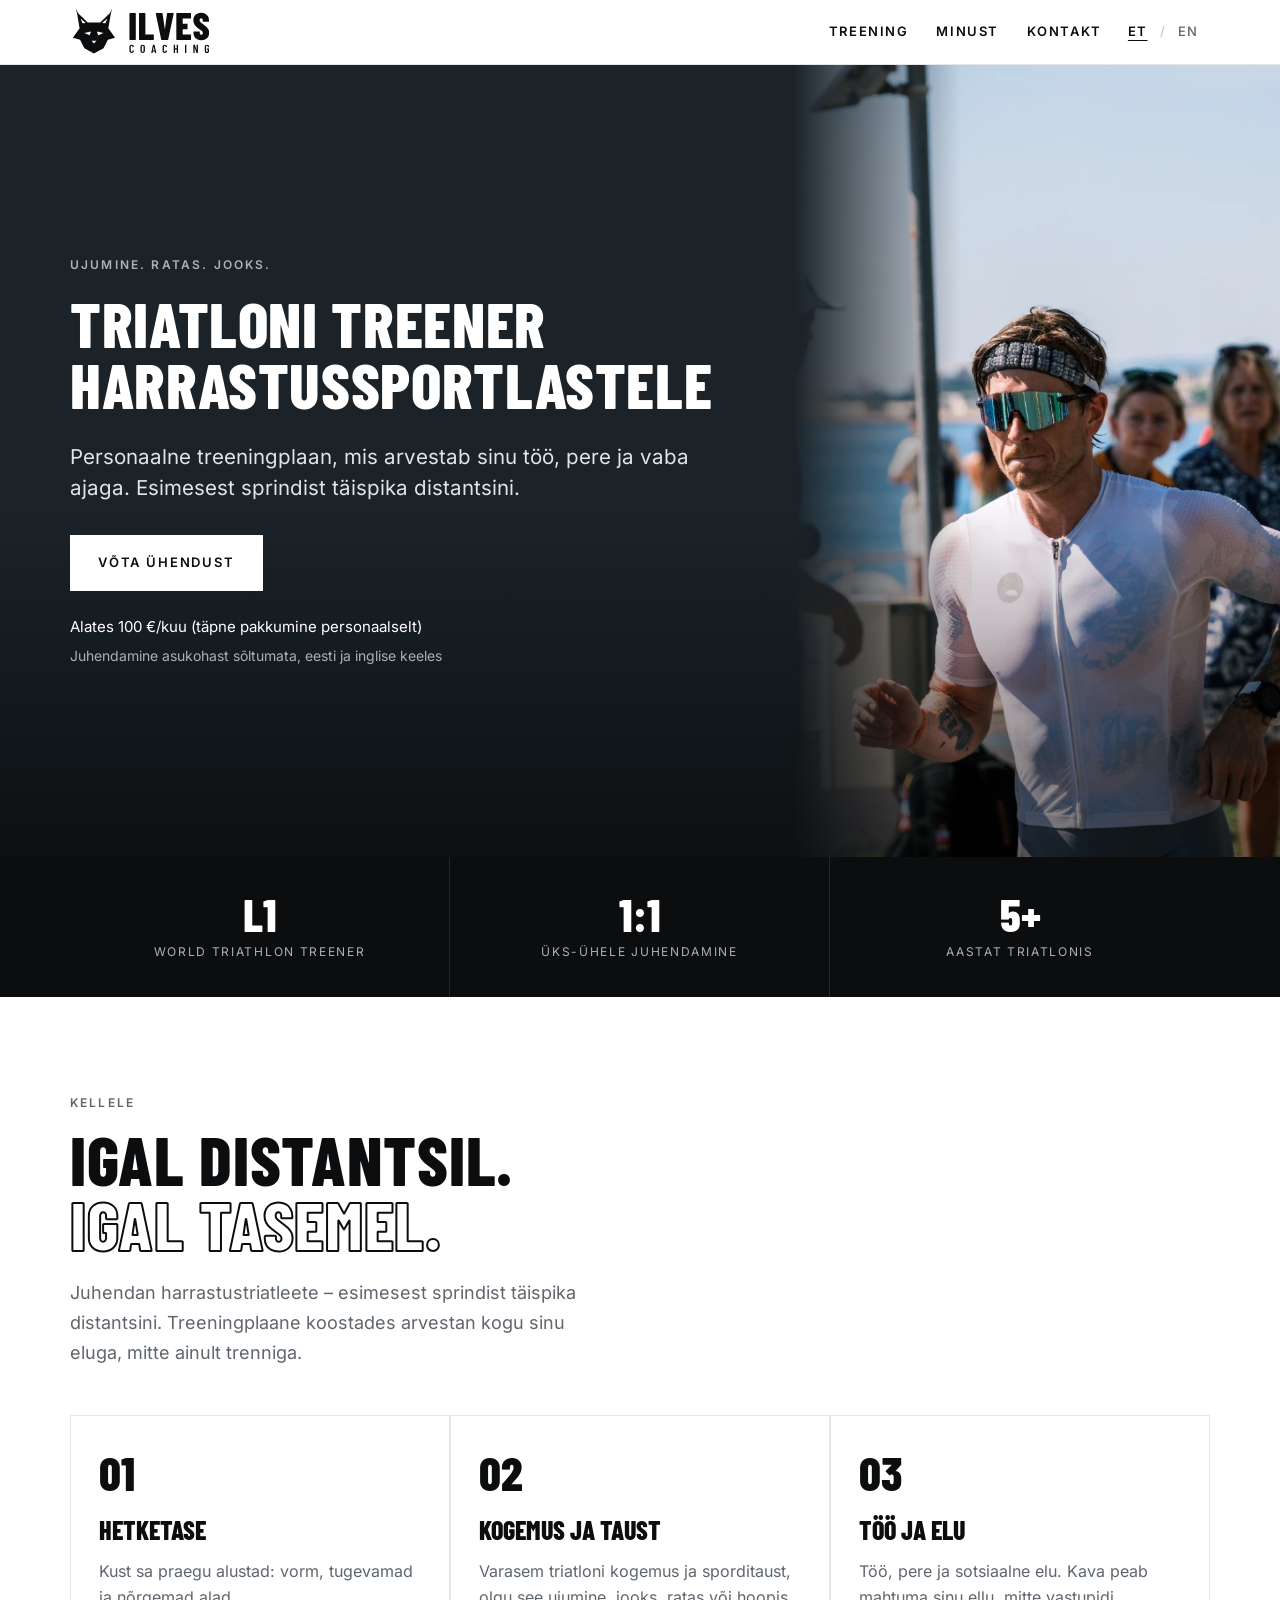
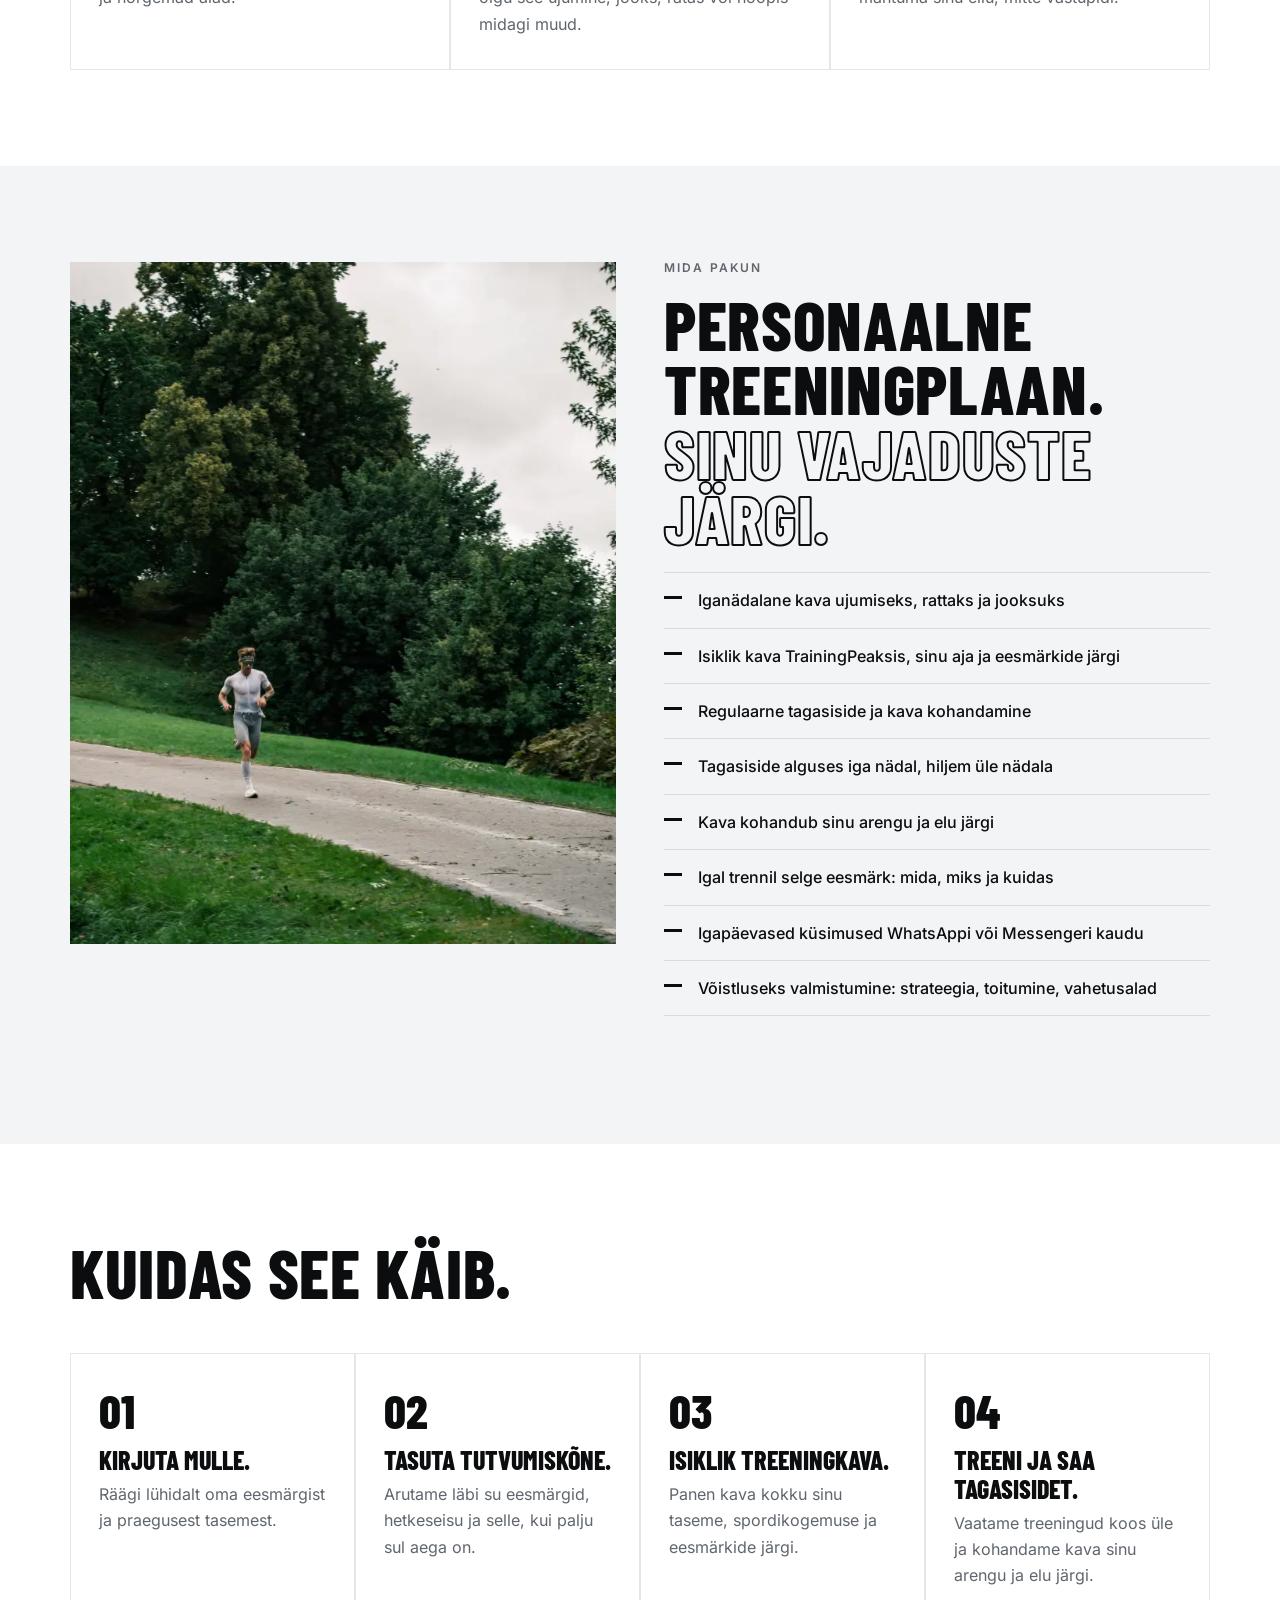
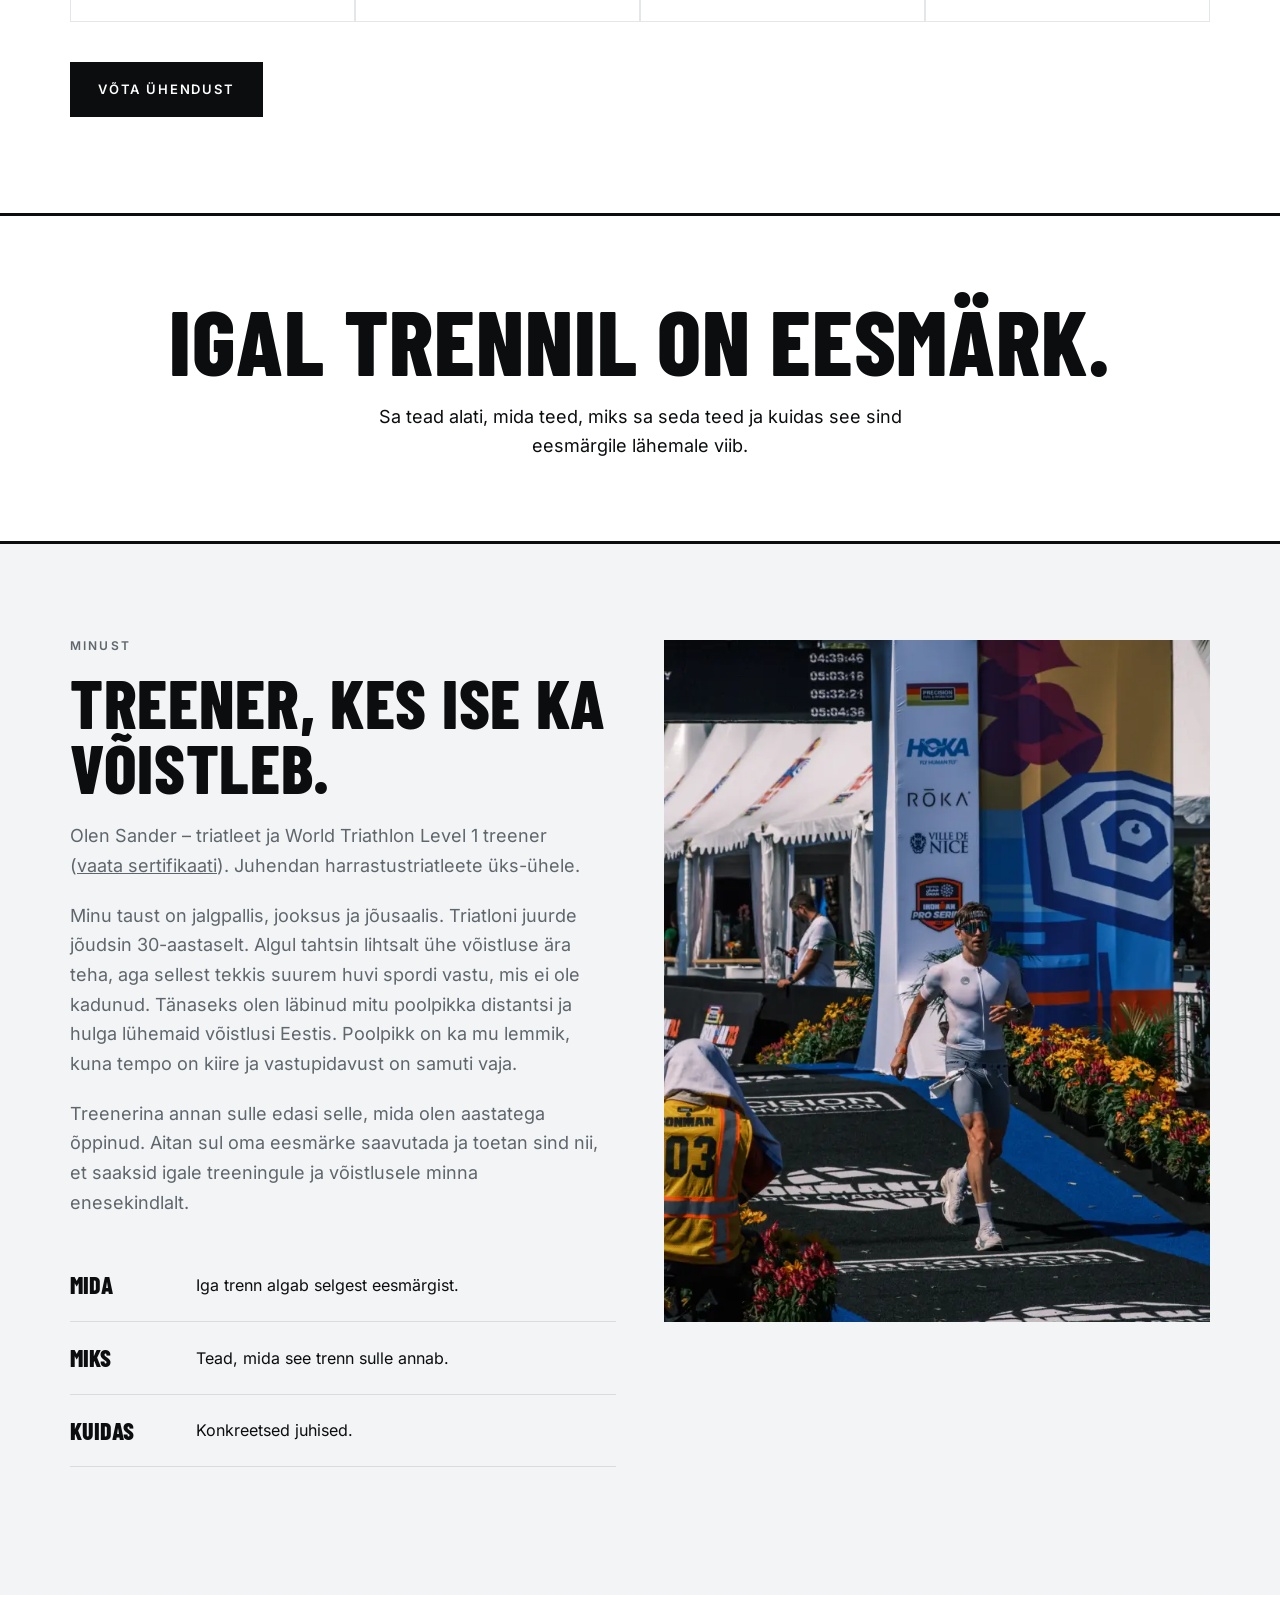
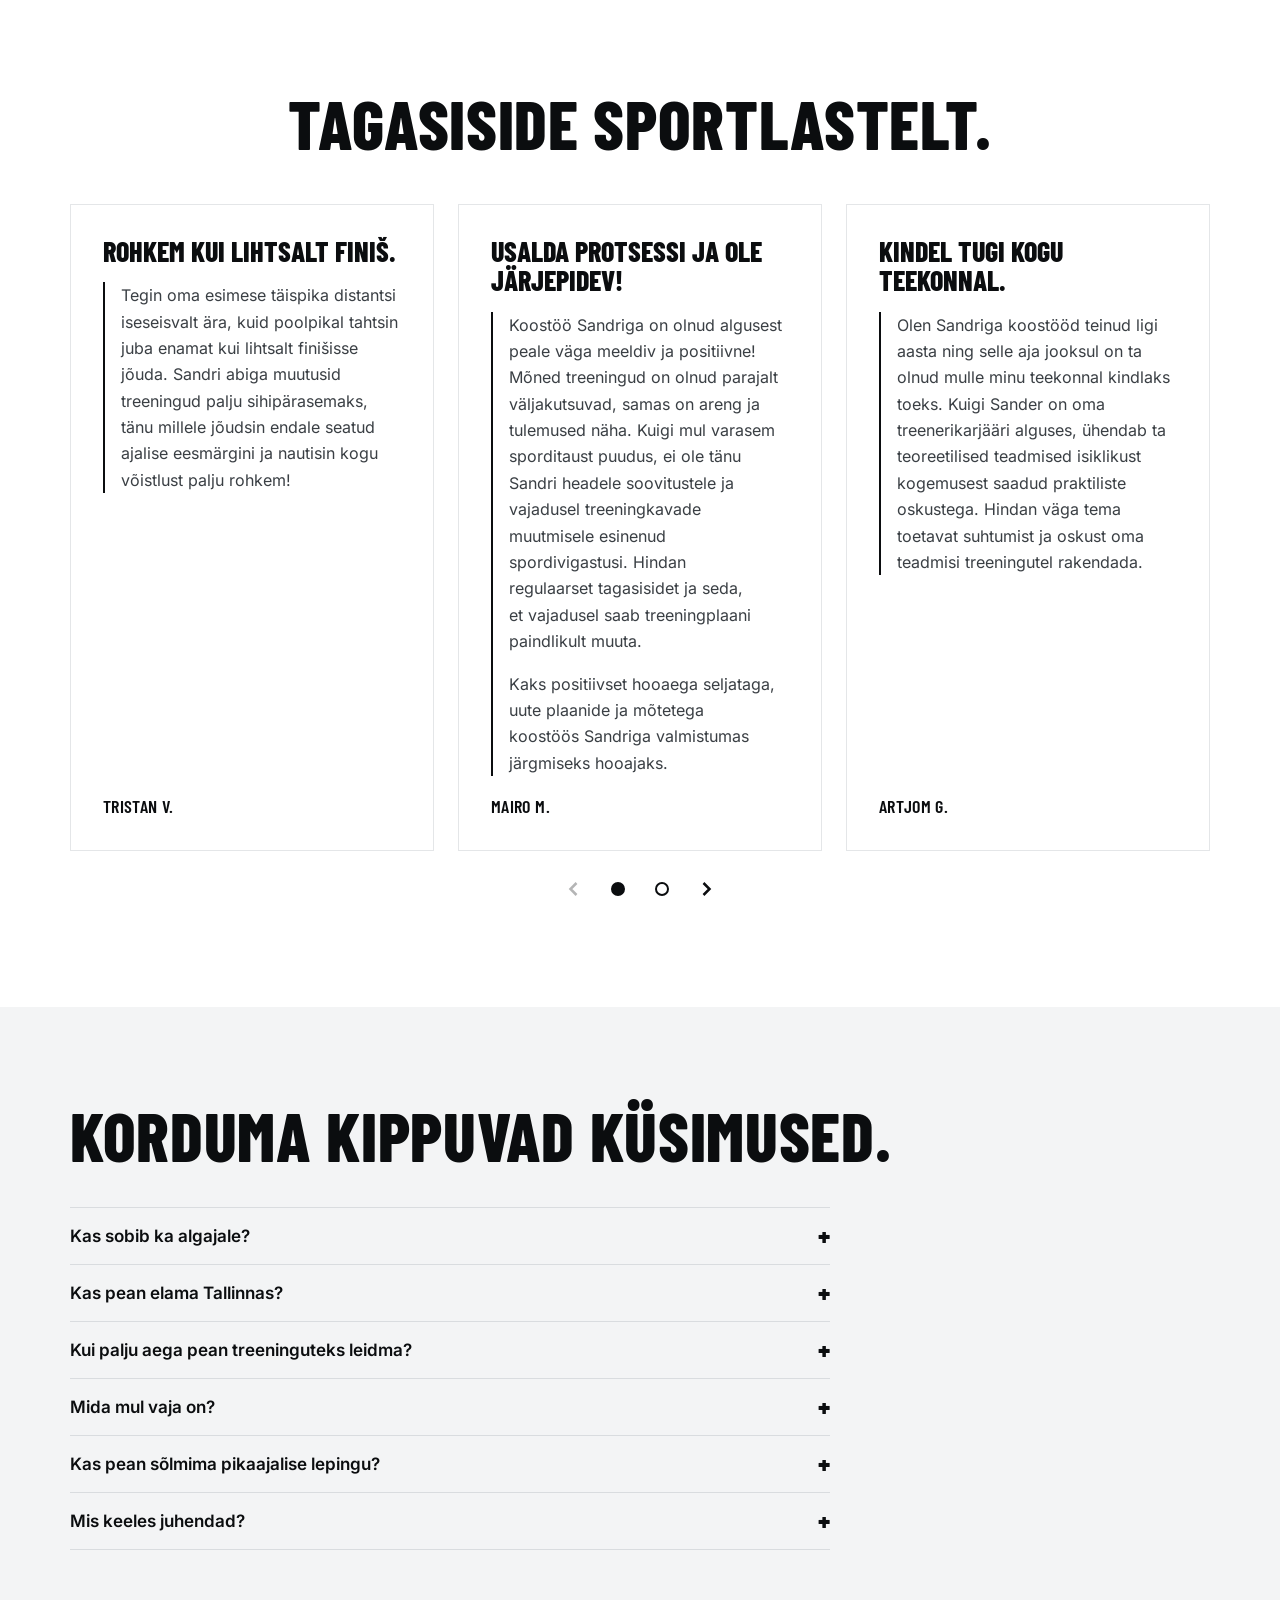
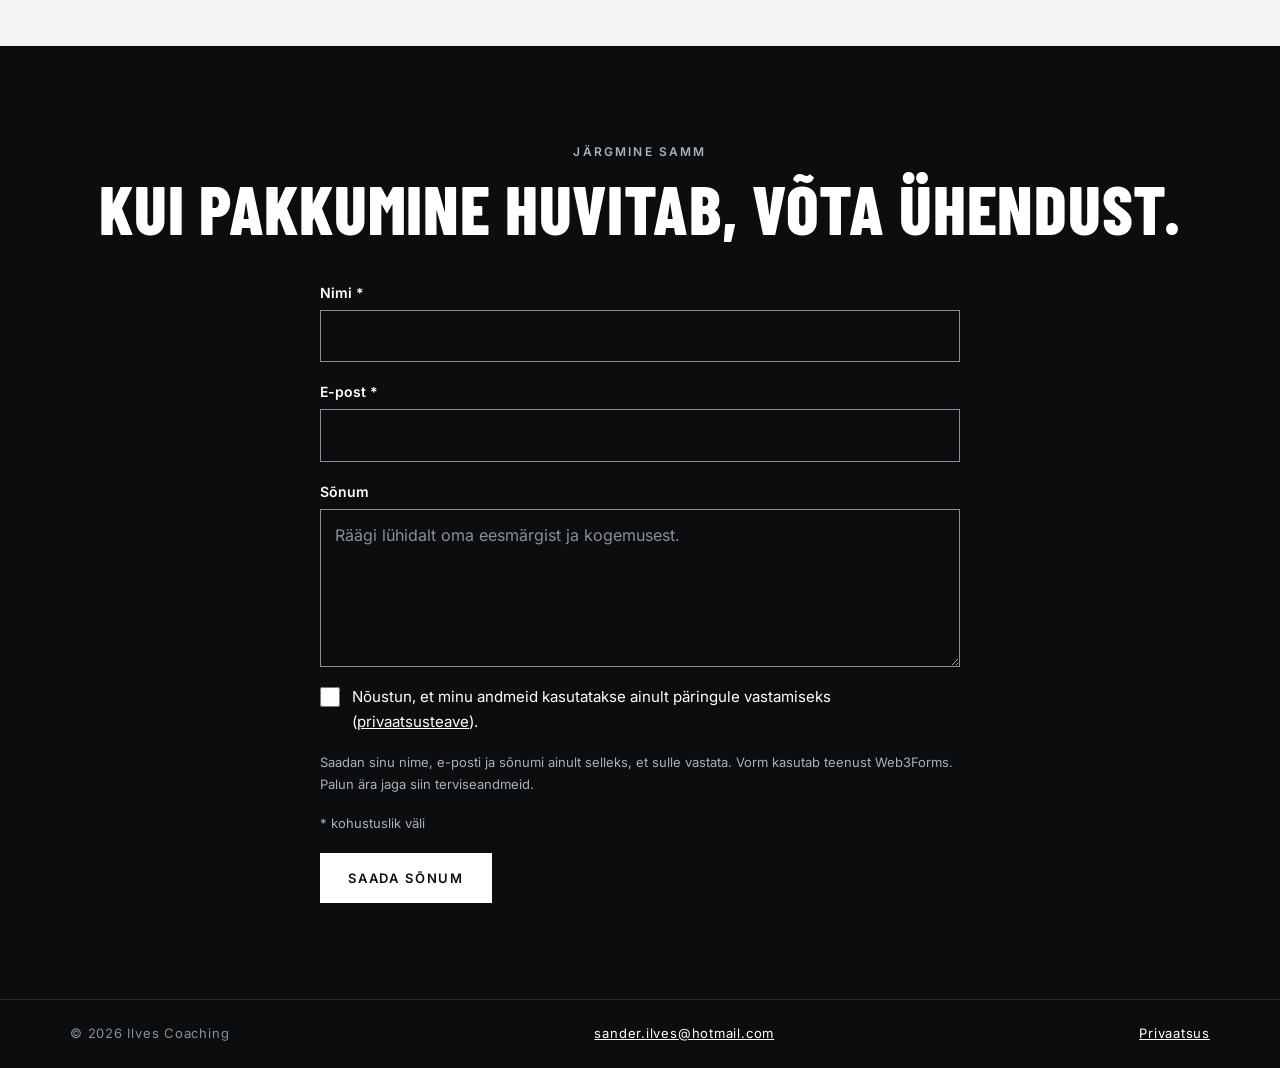
==== commit e0674421: "Certificate page (/sertifikaat/, /en/certificate/) with World Triathlon verification link; linked fr" ====
--- a/index.html
+++ b/index.html
@@ -34,8 +34,8 @@
 <link rel="preload" href="assets/fonts/barlow-condensed-latin-800-normal.woff2" as="font" type="font/woff2" crossorigin>
 <link rel="preload" href="assets/fonts/inter-latin-400-normal.woff2" as="font" type="font/woff2" crossorigin>
 <link rel="preload" href="assets/fonts/inter-latin-600-normal.woff2" as="font" type="font/woff2" crossorigin>
-<link rel="stylesheet" href="assets/css/style.css?v=20">
-<script src="assets/js/main.js?v=20" defer></script>
+<link rel="stylesheet" href="assets/css/style.css?v=21">
+<script src="assets/js/main.js?v=21" defer></script>
 <script type="application/ld+json">
 {
   "@context": "https://schema.org",
@@ -76,6 +76,8 @@
         "@type": "EducationalOccupationalCredential",
         "name": "World Triathlon Level 1 Coach",
         "credentialCategory": "certification",
+        "url": "https://education.triathlon.org/admin/tool/certificate/index.php?code=8047798207SI",
+        "validFor": "P4Y",
         "recognizedBy": {
           "@type": "Organization",
           "name": "World Triathlon",
@@ -174,7 +176,7 @@
 
   <div class="stats">
     <div class="wrap">
-      <div class="stat"><b>L1</b><span>World Triathlon treener</span></div>
+      <a class="stat" href="/sertifikaat/"><b>L1</b><span>World Triathlon treener</span></a>
       <div class="stat"><b>1:1</b><span>Üks-ühele juhendamine</span></div>
       <div class="stat"><b>5+</b><span>Aastat triatlonis</span></div>
     </div>
@@ -239,7 +241,7 @@
       <div>
         <p class="kicker">Minust</p>
         <h2 class="display" id="minust-title">Treener, kes ise ka võistleb.</h2>
-        <p class="lead tight">Olen Sander – triatleet ja World Triathlon Level 1 treener. Juhendan harrastustriatleete üks-ühele.</p>
+        <p class="lead tight">Olen Sander – triatleet ja World Triathlon Level 1 treener (<a href="/sertifikaat/">vaata sertifikaati</a>). Juhendan harrastustriatleete üks-ühele.</p>
         <p class="lead tight">Minu taust on jalgpallis, jooksus ja jõusaalis. Triatloni juurde jõudsin 30-aastaselt. Algul tahtsin lihtsalt ühe võistluse ära teha, aga sellest tekkis suurem huvi spordi vastu, mis ei ole kadunud. Tänaseks olen läbinud mitu poolpikka distantsi ja hulga lühemaid võistlusi Eestis. Poolpikk on ka mu lemmik, kuna tempo on kiire ja vastupidavust on samuti vaja.</p>
         <p class="lead tight">Treenerina annan sulle edasi selle, mida olen aastatega õppinud. Aitan sul oma eesmärke saavutada ja toetan sind nii, et saaksid igale treeningule ja võistlusele minna enesekindlalt.</p>
         <dl class="wwh">
--- a/assets/css/style.css
+++ b/assets/css/style.css
@@ -54,7 +54,7 @@
 
 /* Focus: dark ring on light backgrounds, white ring on dark ones */
 :focus-visible{outline:3px solid var(--ink);outline-offset:3px}
-.hero :focus-visible,.contact :focus-visible,.site-footer :focus-visible{outline-color:var(--on-dark)}
+.hero :focus-visible,.stats :focus-visible,.contact :focus-visible,.site-footer :focus-visible{outline-color:var(--on-dark)}
 
 .skip{position:absolute;left:12px;top:-100px;z-index:50;background:var(--ink);color:var(--on-dark);padding:10px 16px;font-weight:600;text-decoration:none}
 .skip:focus{top:12px;outline-color:var(--ink)}
@@ -144,6 +144,10 @@
 @media (min-width:760px){.stats .wrap{grid-template-columns:repeat(3,1fr)}.stat{padding:34px 10px;border-bottom:0;border-right:1px solid var(--dark-line)}.stat:last-child{border-right:0}}
 .stat b{display:block;font-family:var(--display);font-weight:800;font-size:46px;line-height:1}
 .stat span{font-size:12px;letter-spacing:.14em;text-transform:uppercase;color:var(--on-dark-muted)}
+/* The L1 stat links to the certificate page */
+a.stat{display:block;color:inherit;text-decoration:none}
+a.stat:focus-visible{outline-offset:-6px}
+a.stat:hover span{color:var(--on-dark);text-decoration:underline;text-underline-offset:4px}
 
 /* ---------- Split (media + text) ---------- */
 .split{display:grid;gap:48px;align-items:start}
@@ -220,11 +224,17 @@
 .faq details[open] summary::after{content:"\2212"}
 .faq details p{margin:0 0 20px;max-width:60ch;color:var(--muted)}
 
-/* ---------- Privacy page ---------- */
+/* ---------- Subpages (privacy, certificate) ---------- */
 .legal{padding:64px 0 96px}
 .legal h1{font-size:clamp(48px,9vw,80px);font-weight:800;margin-bottom:32px}
 .legal p{max-width:68ch;margin:0 0 18px}
 .legal .updated{margin-top:32px;font-size:14px;color:var(--muted)}
+.facts{max-width:68ch;margin:0 0 32px;border-top:1px solid var(--line)}
+.facts div{display:grid;grid-template-columns:1fr;gap:2px;padding:12px 0;border-bottom:1px solid var(--line)}
+@media (min-width:600px){.facts div{grid-template-columns:220px 1fr;gap:16px}}
+.facts dt{font-weight:600}
+.facts dd{margin:0}
+.cert-img{display:block;width:100%;max-width:800px;height:auto;margin:48px 0;border:1px solid var(--line)}
 
 /* ---------- About ---------- */
 .wwh{margin:32px 0}
